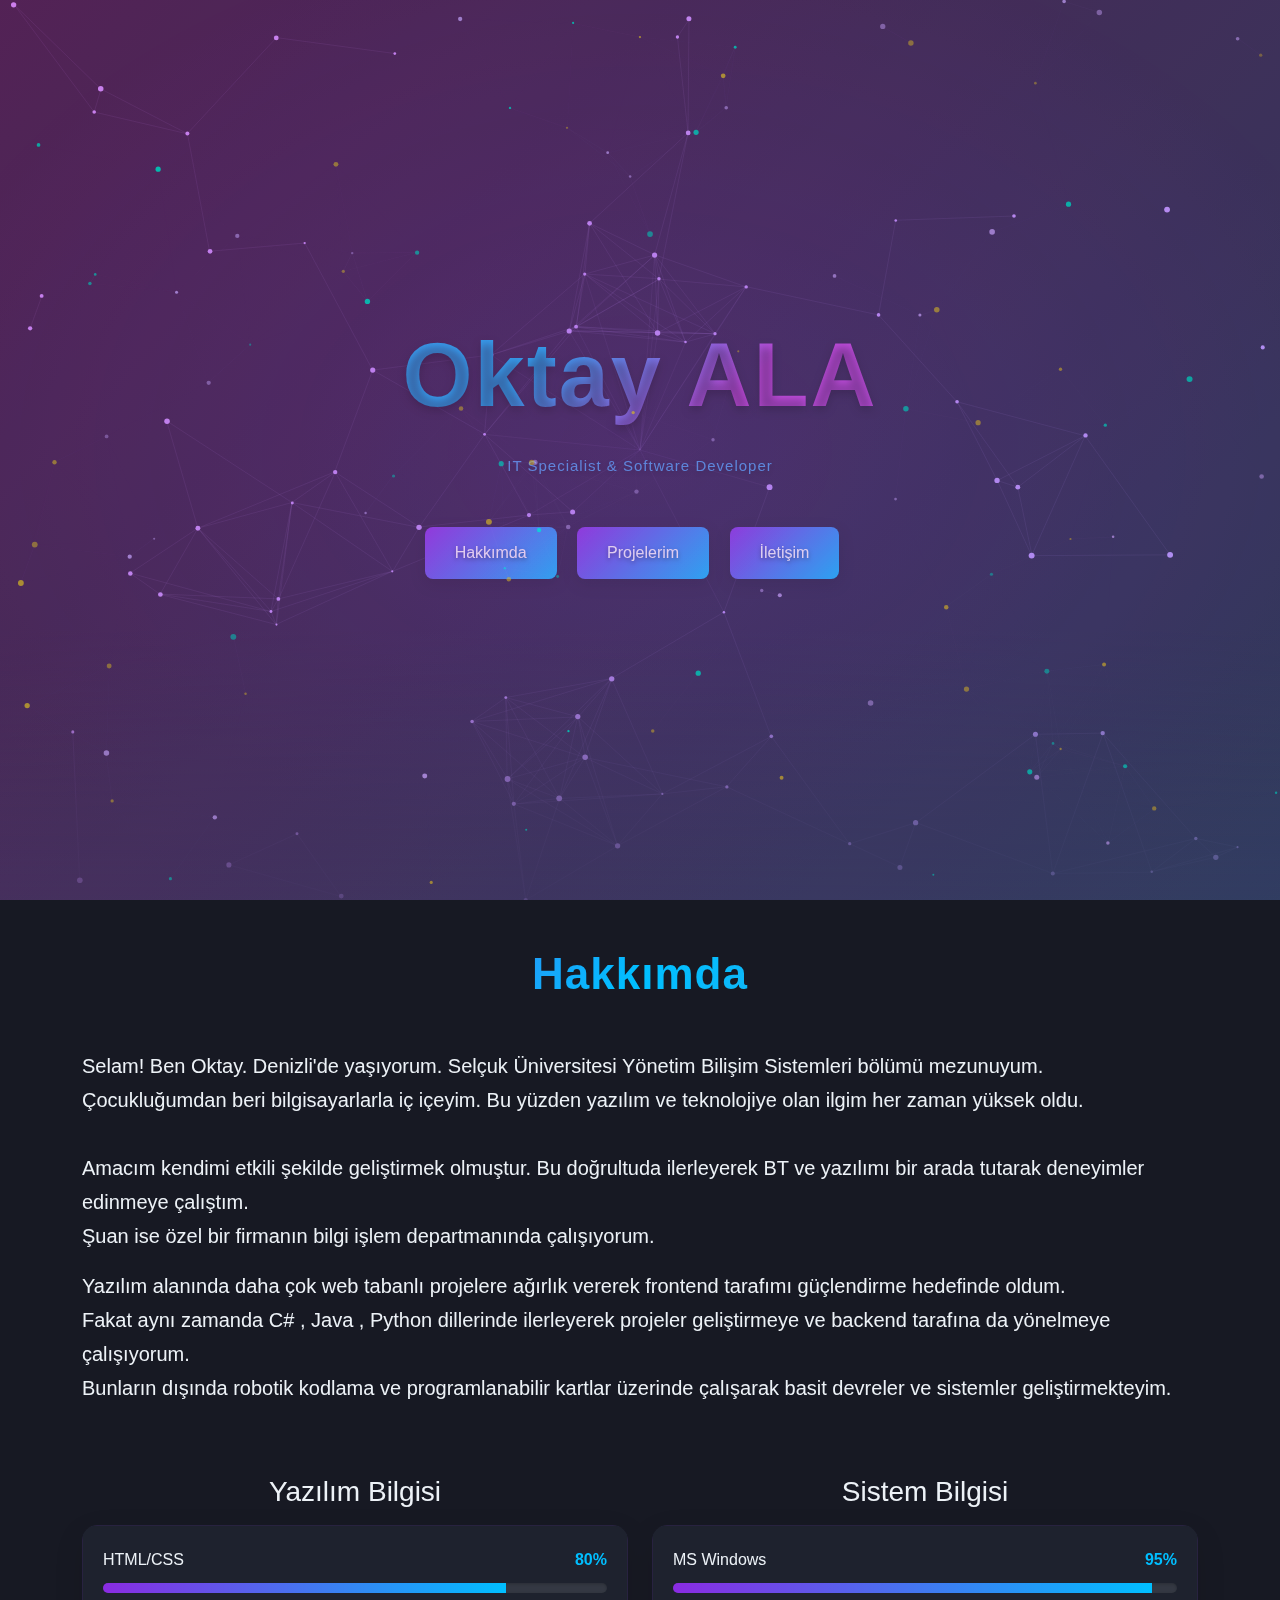
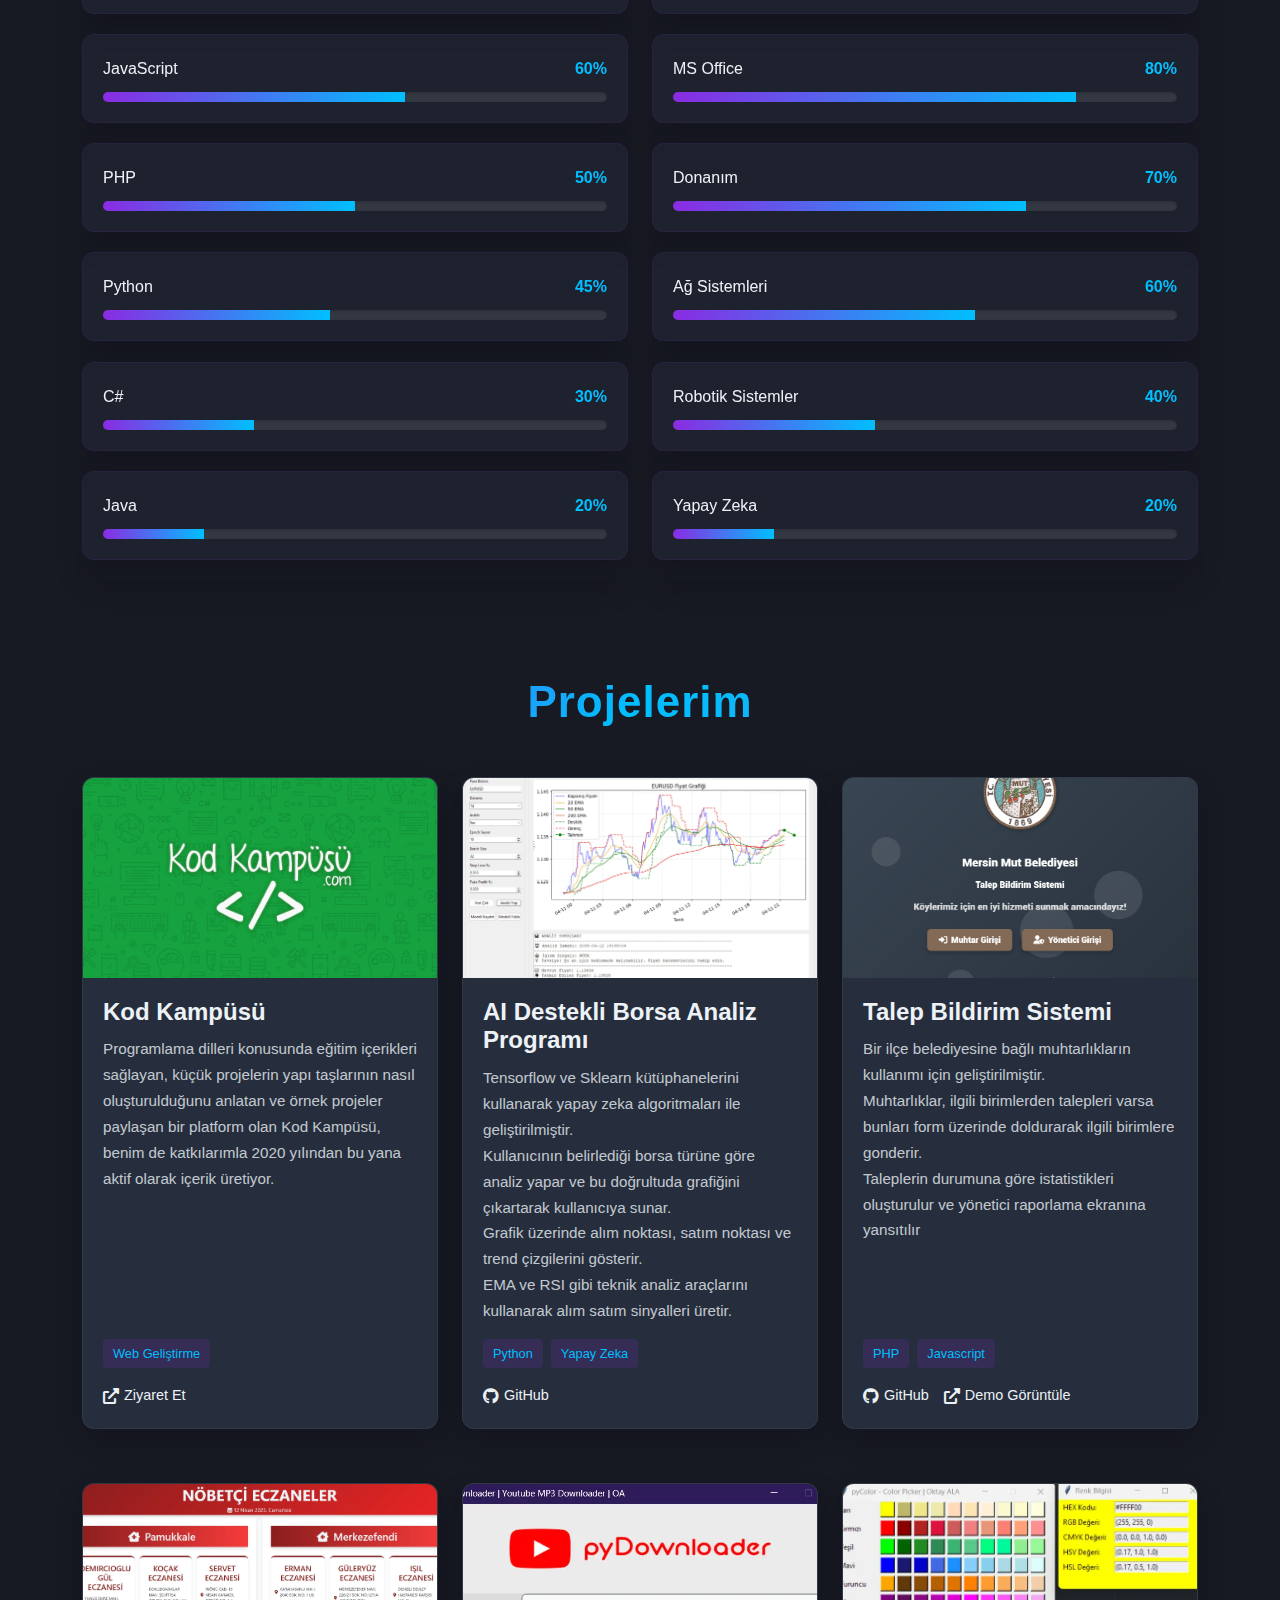
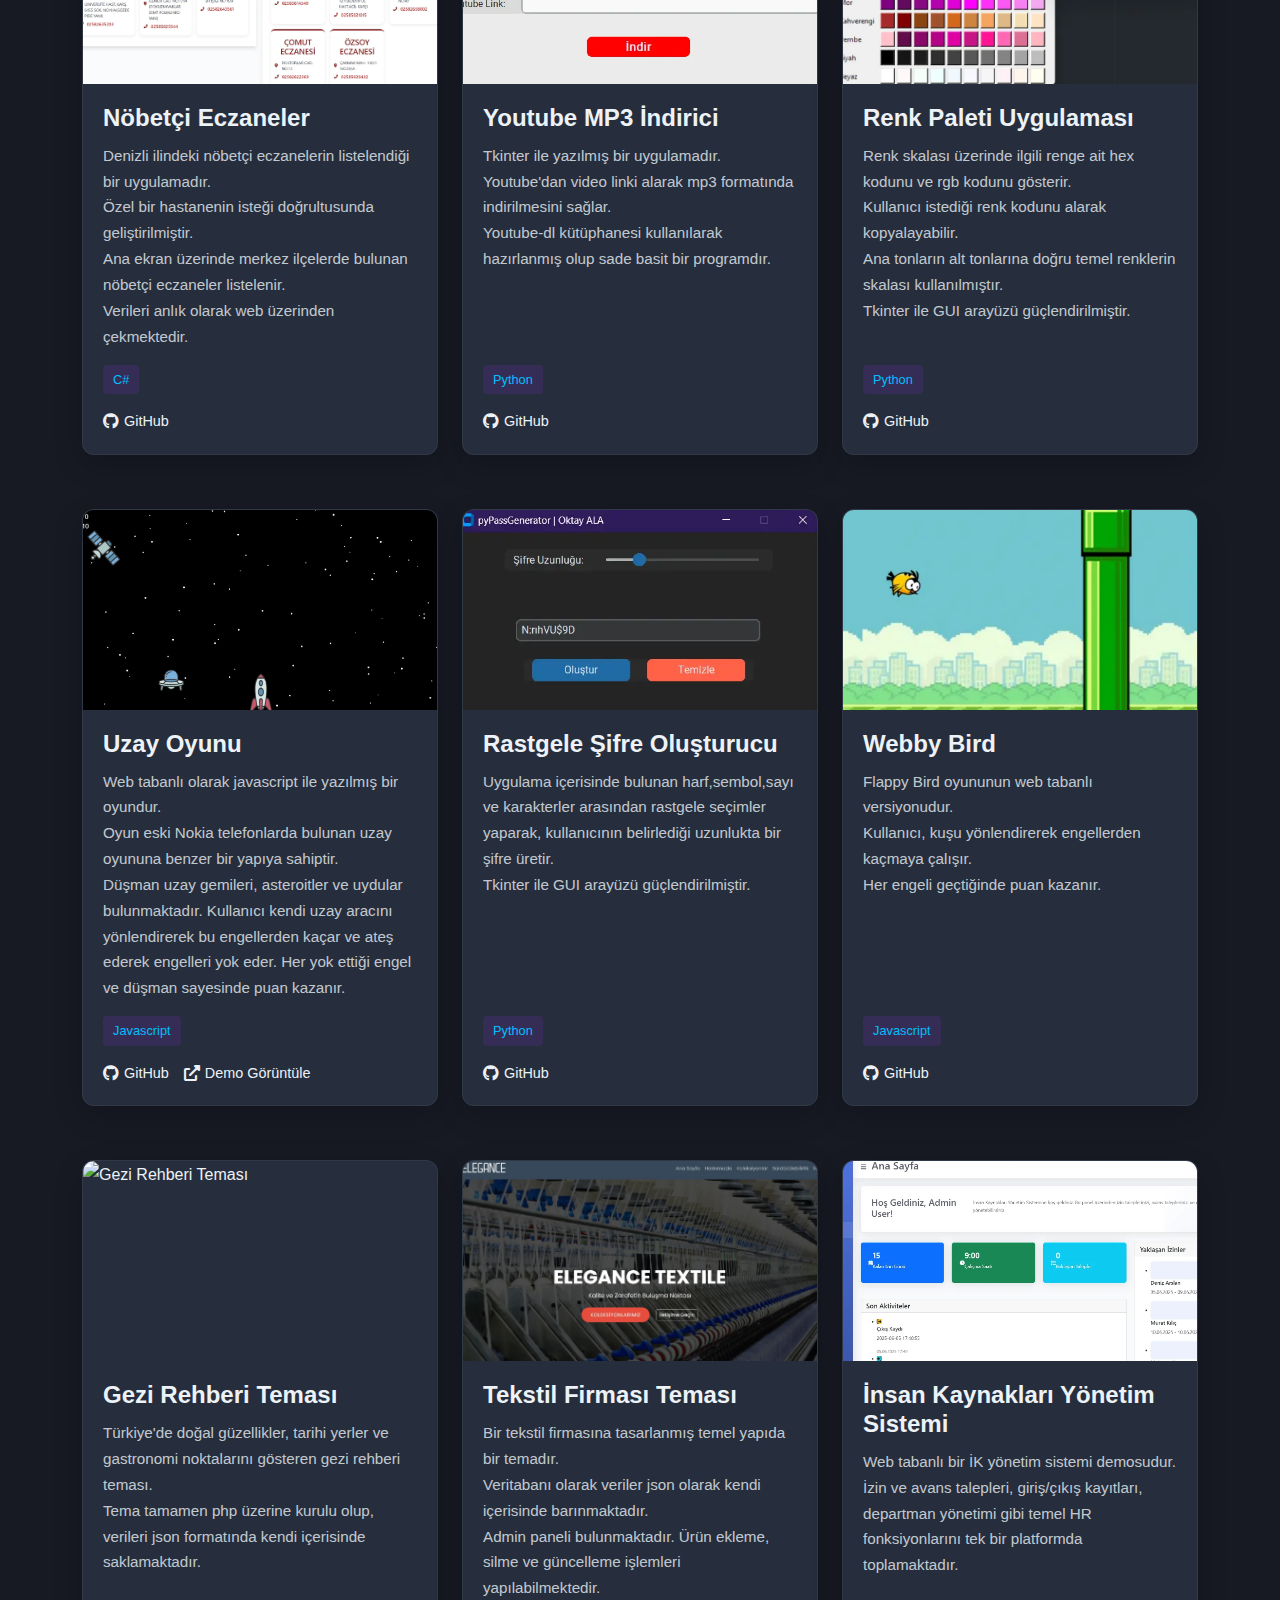
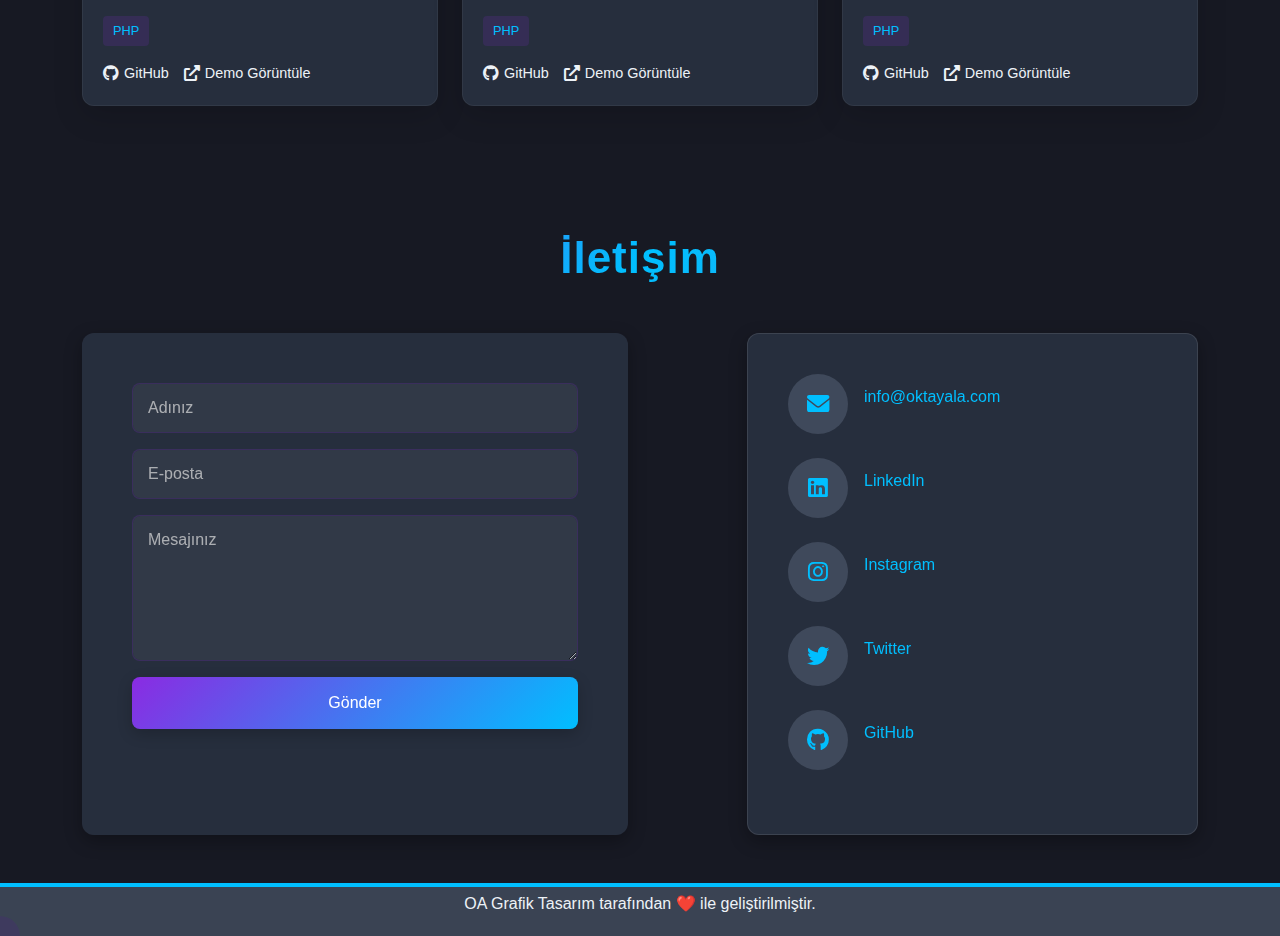
==== Web design - personal portfolio/index.html @ 212b0400 "more update" ====
<!DOCTYPE html>
<html lang="tr">
<!--09.04.2025 OA-->
<head>
    
    <title>Oktay Ala - Kişisel Web Sitesi</title>
    <link rel="icon" href="img/favicon.ico" type="image/x-icon"> <!-- Favicon dosyası -->

    <!-- Google Analytics Tag -->
    <script async src="https://www.googletagmanager.com/gtag/js?id=G-7GN0K642BZ"></script>
    <script>
        window.dataLayer = window.dataLayer || [];
        function gtag() { dataLayer.push(arguments); }
        gtag('js', new Date());

        gtag('config', 'G-7GN0K642BZ');
    </script>

    <!-- Meta tagları -->  
    <meta charset="UTF-8">
    <meta name="viewport" content="width=device-width, initial-scale=1.0">
    <meta name="description" content="Oktay Ala - Yazılım geliştirici ve IT uzmanı. 
    HTML, CSS, JavaScript, PHP ve Python üzerine özgün projeler ve daha fazlası web sitemde.">
    <meta name="keywords"
          content="Oktay Ala, kod kampüsü, yazılım, yazılım geliştirme, 
          web tasarım, robotik kodlama,oktay ala, kişisel web sitesi, 
          yazılım uzmanı, yazılım geliştirici, IT uzmanı, IT specialist, 
          software developer,oktay ala denizli,yönetim bilişim sistemleri">
    <meta name="author" content="Oktay Ala">
    <meta name="theme-color" content="#1a202c">
    <meta name="robots" content="index, follow">
    <meta name="googlebot" content="index, follow">
    <meta name="language" content="Turkish">

    <!-- Open Graph -->
    <meta property="og:title" content="Oktay Ala | IT Specialist & Software Developer">
    <meta property="og:description" content="Oktay Ala'nın resmi kişisel web sitesi. 
    Yazılım geliştirme, web tasarım ve IT süreçleri üzerine projeler ve içerikler. 
    HTML, CSS, JavaScript, PHP, Python, C#, Java ve daha fazlası.">
    <meta property="og:url" content="https://oktayala.com">
    <meta property="og:type" content="website">
    <meta property="og:image" content="https://oktayala.com/assets/preview.jpg">

    <!-- Twitter -->
    <meta name="twitter:card" content="summary_large_image">
    <meta name="twitter:title" content="Oktay Ala | IT Specialist & Software Developer">
    <meta name="twitter:description" content="Oktay Ala'nın resmi kişisel web sitesi. 
    Yazılım geliştirme, web tasarım ve IT süreçleri üzerine projeler ve içerikler. 
    HTML, CSS, JavaScript, PHP, Python, C#, Java ve daha fazlası.">
    <meta name="twitter:image" content="https://oktayala.com/assets/preview.jpg"> 

    <script type="application/ld+json">
        {
          "@context": "https://schema.org",
          "@type": "Person",
          "name": "Oktay Ala",
          "alternateName": "oktayala",
          "url": "https://oktayala.com",
          "image": "https://oktayala.com/assets/preview.jpg",
          "sameAs": [
            "https://github.com/OktayAla",
            "https://linkedin.com/in/oktayala",
            "https://instagram.com/oktay_ala",
            "https://x.com/oktayala"
          ],
          "jobTitle": "IT Specialist & Software Developer",
          "worksFor": {
            "@type": "Organization",
            "name": "Mercan Kimya"
          },
          "address": {
            "@type": "PostalAddress",
            "addressLocality": "Denizli",
            "addressCountry": "TR"
          },
          "alumniOf": [
            {
              "@type": "EducationalOrganization",
              "name": "Selçuk Üniversitesi"
            },
            {
              "@type": "EducationalOrganization",
              "name": "Sakarya Üniversitesi"
            }
          ],
          "knowsAbout": ["HTML", "CSS", "JavaScript", "PHP", "Python", "C#", "Java", "Web Development", "IT", "Network Systems"],
          "description": "Oktay Ala'nın kişisel web sitesi. Yazılım, web tasarım ve IT üzerine projeler ve teknik içerikler sunar."
        }
        </script>

    <!-- CSS dosyaları -->
    <link rel="stylesheet" href="https://cdn.jsdelivr.net/npm/bootstrap@5.3.0/dist/css/bootstrap.min.css"> <!-- Bootstrap için CSS dosyası -->
    <link rel="stylesheet" href="css/style.css"> <!-- Ana CSS dosyası -->
    <link rel="stylesheet" href="css/enhanced-animations.css"> <!-- Animasyonları etkileyecek CSS dosyası -->
    <link rel="stylesheet" href="css/gradient-text.css"> <!-- Gradient metinler için CSS dosyası -->
    <link rel="stylesheet" href="css/text-animation.css"> <!-- Yazı animasyonları için CSS dosyası -->
    <link rel="stylesheet" href="css/skill-animations.css"> <!-- Skill animasyonları için CSS dosyası -->
    <link rel="stylesheet" href="css/dynamic-effects.css"> <!-- Dinamik efektler için CSS dosyası -->
    <link rel="stylesheet" href="css/projects.css"> <!-- Projeler bölümü için CSS dosyası -->
    <link rel="stylesheet" href="https://cdnjs.cloudflare.com/ajax/libs/font-awesome/6.0.0/css/all.min.css"> <!-- Font Awesome için CSS dosyası -->
    <link rel="stylesheet" href="https://cdnjs.cloudflare.com/ajax/libs/aos/2.3.4/aos.css"> <!-- AOS için CSS dosyası -->
</head>

<!-- Hero bölümü -->
<body class="dark-theme">
    <div id="particles-container" class="enhanced-particles morphing-bg"
        style="pointer-events: none; position: absolute; top: 0; left: 0; width: 100%; height: 100vh; z-index: 0; opacity: 0.8;">
    </div>
    <section id="home" class="hero d-flex align-items-center">
        <div class="container text-center">

            <!-- Hero metinleri -->
            <h1 class="text-center modern-title glow-text hero-float" data-aos="fade-up">
                <span class="highlight neon-gradient-text">Oktay ALA</span>
            </h1>
            <p class="lead mt-4 mb-5 hero-float" data-aos="fade-up" data-aos-delay="200">
                <span class="typing-text">IT Specialist & Software Developer</span>
            </p>

            <!-- Hero butonları -->
            <div class="hero-buttons" data-aos="fade-up" data-aos-delay="400">
                <a href="#hakkimda" class="btn btn-primary me-3 magnetic-element">Hakkımda</a>
                <a href="#projelerim" class="btn btn-primary me-3 magnetic-element">Projelerim</a>
                <a href="#iletisim" class="btn btn-primary me-3 magnetic-element">İletişim</a>
            </div>
        </div>
    </section>


    <!-- Hakkımda -->
    <section id="hakkimda" class="about py-5">
        <div class="container">
            <h2 class="text-center mb-5 gradient-text section-title" data-aos="fade-up">Hakkımda</h2>
            <div class="row align-items-center">
                <div class="col-md-12" data-aos="fade-up">
                    <div class="about-content">
                        <p class="lead">
                            Selam! Ben Oktay. Denizli'de yaşıyorum. Selçuk Üniversitesi Yönetim Bilişim Sistemleri bölümü mezunuyum.<br>
                            Çocukluğumdan beri bilgisayarlarla iç içeyim. Bu yüzden yazılım ve teknolojiye olan ilgim her zaman yüksek oldu.
                            <br><br>
                            Amacım kendimi etkili şekilde geliştirmek olmuştur. Bu doğrultuda ilerleyerek BT ve yazılımı bir arada tutarak deneyimler edinmeye çalıştım.<br>
                            Şuan ise özel bir firmanın bilgi işlem departmanında çalışıyorum.
                            </p>

                        <p class="lead">
                            Yazılım alanında daha çok web tabanlı projelere ağırlık vererek frontend tarafımı güçlendirme hedefinde oldum.<br>
                            Fakat aynı zamanda C# , Java , Python dillerinde ilerleyerek projeler geliştirmeye ve backend tarafına da yönelmeye çalışıyorum.<br>
                            Bunların dışında robotik kodlama ve programlanabilir kartlar üzerinde çalışarak basit devreler ve sistemler geliştirmekteyim.
                        </p>
                        <br>
                        <br>
                    </div>
                </div>
                <div class="col-md-12" data-aos="fade-up">
                    <div class="row">

                        <!-- Yazılım Bilgisi Skill Kart-->
                        <div class="col-md-6">
                            <h3 class="text-center mb-3 gradient-text" data-aos="fade-up">Yazılım Bilgisi</h3>
                            <div class="skills">
                                <div class="skill" data-aos="skill-fade-up">
                                    <div class="d-flex justify-content-between mb-1">
                                        <span>HTML/CSS</span>
                                        <span class="skill-percentage">80%</span>
                                    </div>
                                    <div class="progress">
                                        <div class="progress-bar" style="width: 80%"></div>
                                    </div>
                                </div>
                                <div class="skill" data-aos="skill-fade-up" data-aos-delay="100">
                                    <div class="d-flex justify-content-between mb-1">
                                        <span>JavaScript</span>
                                        <span class="skill-percentage">60%</span>
                                    </div>
                                    <div class="progress">
                                        <div class="progress-bar" style="width: 60%"></div>
                                    </div>
                                </div>
                                <div class="skill" data-aos="skill-fade-up" data-aos-delay="200">
                                    <div class="d-flex justify-content-between mb-1">
                                        <span>PHP</span>
                                        <span class="skill-percentage">50%</span>
                                    </div>
                                    <div class="progress">
                                        <div class="progress-bar" style="width: 50%"></div>
                                    </div>
                                </div>
                                <div class="skill" data-aos="skill-fade-up" data-aos-delay="300">
                                    <div class="d-flex justify-content-between mb-1">
                                        <span>Python</span>
                                        <span class="skill-percentage">45%</span>
                                    </div>
                                    <div class="progress">
                                        <div class="progress-bar" style="width: 45%"></div>
                                    </div>
                                </div>
                                <div class="skill" data-aos="skill-fade-up" data-aos-delay="400">
                                    <div class="d-flex justify-content-between mb-1">
                                        <span>C#</span>
                                        <span class="skill-percentage">30%</span>
                                    </div>
                                    <div class="progress">
                                        <div class="progress-bar" style="width: 30%"></div>
                                    </div>
                                </div>
                                <div class="skill" data-aos="skill-fade-up" data-aos-delay="500">
                                    <div class="d-flex justify-content-between mb-1">
                                        <span>Java</span>
                                        <span class="skill-percentage">20%</span>
                                    </div>
                                    <div class="progress">
                                        <div class="progress-bar" style="width: 20%"></div>
                                    </div>
                                </div>
                            </div>
                        </div>

                        <br>
                        
                        <!-- Sistem Bilgisi Skill Kart-->
                        <div class="col-md-6">
                            <h3 class="text-center mb-3 gradient-text" data-aos="fade-up">Sistem Bilgisi</h3>
                            <div class="skills">
                                <div class="skill" data-aos="skill-fade-up">
                                    <div class="d-flex justify-content-between mb-1">
                                        <span>MS Windows</span>
                                        <span class="skill-percentage">95%</span>
                                    </div>
                                    <div class="progress">
                                        <div class="progress-bar" style="width: 95%"></div>
                                    </div>
                                </div>
                                <div class="skill" data-aos="skill-fade-up" data-aos-delay="100">
                                    <div class="d-flex justify-content-between mb-1">
                                        <span>MS Office</span>
                                        <span class="skill-percentage">80%</span>
                                    </div>
                                    <div class="progress">
                                        <div class="progress-bar" style="width: 80%"></div>
                                    </div>
                                </div>
                                <div class="skill" data-aos="skill-fade-up" data-aos-delay="200">
                                    <div class="d-flex justify-content-between mb-1">
                                        <span>Donanım</span>
                                        <span class="skill-percentage">70%</span>
                                    </div>
                                    <div class="progress">
                                        <div class="progress-bar" style="width: 70%"></div>
                                    </div>
                                </div>
                                <div class="skill" data-aos="skill-fade-up" data-aos-delay="300">
                                    <div class="d-flex justify-content-between mb-1">
                                        <span>Ağ Sistemleri</span>
                                        <span class="skill-percentage">60%</span>
                                    </div>
                                    <div class="progress">
                                        <div class="progress-bar" style="width: 60%"></div>
                                    </div>
                                </div>
                                <div class="skill" data-aos="skill-fade-up" data-aos-delay="400">
                                    <div class="d-flex justify-content-between mb-1">
                                        <span>Robotik Sistemler</span>
                                        <span class="skill-percentage">40%</span>
                                    </div>
                                    <div class="progress">
                                        <div class="progress-bar" style="width: 40%"></div>
                                    </div>
                                </div>
                                <div class="skill" data-aos="skill-fade-up" data-aos-delay="500">
                                    <div class="d-flex justify-content-between mb-1">
                                        <span>Yapay Zeka</span>
                                        <span class="skill-percentage">20%</span>
                                    </div>
                                    <div class="progress">
                                        <div class="progress-bar" style="width: 20%"></div>
                                    </div>
                                </div>
                            </div>
                        </div>
                    </div>
                </div>
            </div>
        </div>
    </section>


    <!-- Projeler -->
<section id="projelerim" class="projects py-5">
    <div class="container">
        <h2 class="text-center mb-5 gradient-text section-title" data-aos="fade-up">Projelerim</h2>
        <div class="row g-4">

            <!-- Proje 1 -->
            <div class="col-md-6 col-lg-4" data-aos="fade-up">
                <div class="project-card">
                    <img src="img/proje1.webp" alt="Kod Kampüsü">
                    <div class="project-info">
                        <h3 class="project-title">Kod Kampüsü</h3>
                        <p class="project-description">Programlama dilleri konusunda eğitim içerikleri sağlayan, 
                            küçük projelerin yapı taşlarının nasıl oluşturulduğunu anlatan ve örnek projeler 
                            paylaşan bir platform olan Kod Kampüsü, benim de katkılarımla 2020 yılından bu 
                            yana aktif olarak içerik üretiyor.</p>
                        <div class="project-tags">
                            <span class="project-tag">Web Geliştirme</span>
                        </div>
                        <div class="project-links">
                            <a href="https://kodkampusu.com" class="project-link" target="_blank">
                                <i class="fas fa-external-link-alt"></i> Ziyaret Et
                            </a>
                        </div>
                    </div>
                </div>
            </div>

            <!-- Proje 2 -->
            <div class="col-md-6 col-lg-4" data-aos="fade-up" data-aos-delay="100">
                <div class="project-card">
                    <img src="img/proje2.webp" alt="AI Destekli Borsa Analiz Programı">
                    <div class="project-info">
                        <h3 class="project-title">AI Destekli Borsa Analiz Programı</h3>
                        <p class="project-description">
                            Tensorflow ve Sklearn kütüphanelerini kullanarak yapay zeka algoritmaları ile geliştirilmiştir.<br>
                            Kullanıcının belirlediği borsa türüne göre analiz yapar ve bu doğrultuda grafiğini çıkartarak kullanıcıya sunar.<br>
                            Grafik üzerinde alım noktası, satım noktası ve trend çizgilerini gösterir.<br>
                            EMA ve RSI gibi teknik analiz araçlarını kullanarak alım satım sinyalleri üretir.<br>                            
                        </p>
                        <div class="project-tags">
                            <span class="project-tag">Python</span>
                            <span class="project-tag">Yapay Zeka</span>
                        </div>
                        <div class="project-links">
                            <a href="https://github.com/OktayAla/Python/tree/main/AI%20Stock%20market%20analysis%20app" class="project-link" target="_blank">
                                <i class="fab fa-github"></i> GitHub
                            </a>
                        </div>
                    </div>
                </div>
            </div>

            <!-- Proje 3 -->
            <div class="col-md-6 col-lg-4" data-aos="fade-up" data-aos-delay="200">
                <div class="project-card">
                    <img src="img/proje3.webp" alt="Talep Bildirim Sistemi">
                    <div class="project-info">
                        <h3 class="project-title">Talep Bildirim Sistemi</h3>
                        <p class="project-description">Bir ilçe belediyesine bağlı muhtarlıkların kullanımı için geliştirilmiştir.<br>
                            Muhtarlıklar, ilgili birimlerden talepleri varsa bunları form üzerinde doldurarak ilgili birimlere gonderir.<br>
                            Taleplerin durumuna göre istatistikleri oluşturulur ve yönetici raporlama ekranına yansıtılır
                        </p>
                        <div class="project-tags">
                            <span class="project-tag">PHP</span>
                            <span class="project-tag">Javascript</span>
                        </div>
                        <div class="project-links">
                            <a href="https://github.com/OktayAla/WebProjects/tree/main/Ticket%20request%20systems" class="project-link" target="_blank">
                                <i class="fab fa-github"></i> GitHub
                            </a>
                            <a href="https://test.kodkampusu.com/talepbildirimsistemi/" class="project-link" target="_blank">
                                <i class="fas fa-external-link-alt"></i> Demo Görüntüle
                            </a>
                        </div>
                    </div>
                </div>
            </div>

            <!-- Proje 4 -->
            <div class="col-md-6 col-lg-4" data-aos="fade-up" data-aos-delay="300">
                <div class="project-card">
                    <img src="img/proje4.webp" alt="C# Nöbetçi Eczaneler">
                    <div class="project-info">
                        <h3 class="project-title">Nöbetçi Eczaneler</h3>
                        <p class="project-description">
                            Denizli ilindeki nöbetçi eczanelerin listelendiği bir uygulamadır.<br>
                            Özel bir hastanenin isteği doğrultusunda geliştirilmiştir.<br>
                            Ana ekran üzerinde merkez ilçelerde bulunan nöbetçi eczaneler listelenir.<br>
                            Verileri anlık olarak web üzerinden çekmektedir.<br>
                        </p>
                        <div class="project-tags">
                            <span class="project-tag">C#</span>
                        </div>
                        <div class="project-links">
                            <a href="https://github.com/OktayAla/CSharp/tree/main/NobetciEczaneler" class="project-link" target="_blank">
                                <i class="fab fa-github"></i> GitHub
                            </a>
                        </div>
                    </div>
                </div>
            </div>

            <!-- Proje 5 -->
            <div class="col-md-6 col-lg-4" data-aos="fade-up" data-aos-delay="400">
                <div class="project-card">
                    <img src="img/proje5.webp" alt="Python Youtube MP3 İndirici">
                    <div class="project-info">
                        <h3 class="project-title">Youtube MP3 İndirici</h3>
                        <p class="project-description">
                            Tkinter ile yazılmış bir uygulamadır.<br>
                            Youtube'dan video linki alarak mp3 formatında indirilmesini sağlar.<br>
                            Youtube-dl kütüphanesi kullanılarak hazırlanmış olup sade basit bir programdır.
                        </p>                        
                        <div class="project-tags">
                            <span class="project-tag">Python</span>
                        </div>
                        <div class="project-links">
                            <a href="https://github.com/OktayAla/Python/tree/main/YT%20Music%20downloader" class="project-link" target="_blank">
                                <i class="fab fa-github"></i> GitHub
                            </a>
                        </div>
                    </div>
                </div>
            </div>

            <!-- Proje 6 -->
            <div class="col-md-6 col-lg-4" data-aos="fade-up" data-aos-delay="500">
                <div class="project-card">
                    <img src="img/proje6.webp" alt="Renk Paleti Uygulaması python">
                    <div class="project-info">
                        <h3 class="project-title">Renk Paleti Uygulaması</h3>
                        <p class="project-description">
                            Renk skalası üzerinde ilgili renge ait hex kodunu ve rgb kodunu gösterir.<br>
                            Kullanıcı istediği renk kodunu alarak kopyalayabilir.<br>
                            Ana tonların alt tonlarına doğru temel renklerin skalası kullanılmıştır.<br>
                            Tkinter ile GUI arayüzü güçlendirilmiştir.
                        </p>
                        <div class="project-tags">
                            <span class="project-tag">Python</span>
                        </div>
                        <div class="project-links">
                            <a href="https://github.com/OktayAla/Python/tree/main/Color%20palette%20selector" class="project-link" target="_blank">
                                <i class="fab fa-github"></i> GitHub
                            </a>
                        </div>
                    </div>
                </div>
            </div>

            <!-- Proje 7 -->
            <div class="col-md-6 col-lg-4" data-aos="fade-up" data-aos-delay="600">
                <div class="project-card">
                    <img src="img/proje7.webp" alt="Space war game web">
                    <div class="project-info">
                        <h3 class="project-title">Uzay Oyunu</h3>
                        <p class="project-description">Web tabanlı olarak javascript ile yazılmış bir oyundur.<br>
                        Oyun eski Nokia telefonlarda bulunan uzay oyununa benzer bir yapıya sahiptir.<br>
                        Düşman uzay gemileri, asteroitler ve uydular bulunmaktadır. Kullanıcı kendi uzay aracını yönlendirerek
                        bu engellerden kaçar ve ateş ederek engelleri yok eder. Her yok ettiği engel ve düşman sayesinde puan kazanır.<br>
                        </p>                        
                        <div class="project-tags">
                            <span class="project-tag">Javascript</span>
                        </div>
                        <div class="project-links">
                            <a href="https://github.com/OktayAla/WebProjects/tree/main/Space%20war%20game" class="project-link" target="_blank">
                                <i class="fab fa-github"></i> GitHub
                            </a>
                            <a href="https://proje.oktayala.com/uzayoyunu/" class="project-link" target="_blank">
                                <i class="fas fa-external-link-alt"></i> Demo Görüntüle
                            </a>
                        </div>
                    </div>
                </div>
            </div>

            <!-- Proje 8 -->
            <div class="col-md-6 col-lg-4" data-aos="fade-up" data-aos-delay="700">
                <div class="project-card">
                    <img src="img/proje8.webp" alt="Python Rastgele Şifre Oluşturucu">
                    <div class="project-info">
                        <h3 class="project-title">Rastgele Şifre Oluşturucu</h3>
                        <p class="project-description">Uygulama içerisinde bulunan harf,sembol,sayı ve karakterler arasından rastgele seçimler yaparak,
                            kullanıcının belirlediği uzunlukta bir şifre üretir.<br>
                            Tkinter ile GUI arayüzü güçlendirilmiştir.<br>
                        </p>                        
                        <div class="project-tags">
                            <span class="project-tag">Python</span>
                        </div>
                        <div class="project-links">
                            <a href="https://github.com/OktayAla/Python/tree/main/Password%20generator" class="project-link" target="_blank">
                                <i class="fab fa-github"></i> GitHub
                            </a>
                        </div>
                    </div>
                </div>
            </div>

            <!-- Proje 9 -->
            <div class="col-md-6 col-lg-4" data-aos="fade-up" data-aos-delay="800">
                <div class="project-card">
                    <img src="img/proje9.webp" alt="Flappy bird web game">
                    <div class="project-info">
                        <h3 class="project-title">Webby Bird</h3>
                        <p class="project-description">
                            Flappy Bird oyununun web tabanlı versiyonudur.<br>
                            Kullanıcı, kuşu yönlendirerek engellerden kaçmaya çalışır.<br>
                            Her engeli geçtiğinde puan kazanır.<br>
                        </p>                        
                        <div class="project-tags">
                            <span class="project-tag">Javascript</span>
                        </div>
                        <div class="project-links">
                            <a href="https://github.com/OktayAla/WebProjects/tree/main/Webby%20bird%20game" class="project-link" target="_blank">
                                <i class="fab fa-github"></i> GitHub
                            </a>
                        </div>
                    </div>
                </div>
            </div>

            <!-- Proje 10 -->
            <div class="col-md-6 col-lg-4" data-aos="fade-up" data-aos-delay="900">
                <div class="project-card">
                    <img src="/img/proje10.webp" alt="Gezi Rehberi Teması">
                    <div class="project-info">
                        <h3 class="project-title">Gezi Rehberi Teması</h3>
                        <p class="project-description">
                            Türkiye'de doğal güzellikler, tarihi yerler ve gastronomi noktalarını gösteren gezi rehberi teması.<br>
                            Tema tamamen php üzerine kurulu olup, verileri json formatında kendi içerisinde saklamaktadır.
                        </p>                        
                        <div class="project-tags">
                            <span class="project-tag">PHP</span>
                        </div>
                        <div class="project-links">
                            <a href="https://github.com/OktayAla/WebProjects/tree/main/Web%20design%20-%20Travel%20guide%20site" class="project-link" target="_blank">
                                <i class="fab fa-github"></i> GitHub
                            </a>
                            <a href="https://proje.oktayala.com/turkiyegezirehberi/" class="project-link" target="_blank">
                                <i class="fas fa-external-link-alt"></i> Demo Görüntüle
                            </a>
                        </div>
                    </div>
                </div>
            </div>

            <!-- Proje 11 -->
            <div class="col-md-6 col-lg-4" data-aos="fade-up" data-aos-delay="1000">
                <div class="project-card">
                    <img src="img/proje11.webp" alt="Tekstil Firması Teması">
                    <div class="project-info">
                        <h3 class="project-title">Tekstil Firması Teması</h3>
                        <p class="project-description">
                            Bir tekstil firmasına tasarlanmış temel yapıda bir temadır.<br>
                            Veritabanı olarak veriler json olarak kendi içerisinde barınmaktadır.<br>
                            Admin paneli bulunmaktadır. Ürün ekleme, silme ve güncelleme işlemleri yapılabilmektedir.
                        </p>                        
                        <div class="project-tags">
                            <span class="project-tag">PHP</span>
                        </div>
                        <div class="project-links">
                            <a href="https://github.com/OktayAla/WebProjects/tree/main/Web%20design%20-%20textile%20site" class="project-link" target="_blank">
                                <i class="fab fa-github"></i> GitHub
                            </a>
                            <a href="https://proje.oktayala.com/tekstilfirması/" class="project-link" target="_blank">
                                <i class="fas fa-external-link-alt"></i> Demo Görüntüle
                            </a>
                        </div>
                    </div>
                </div>
            </div>

            <!-- Proje 12 -->
            <div class="col-md-6 col-lg-4" data-aos="fade-up" data-aos-delay="1100">
                <div class="project-card">
                    <img src="img/proje12.webp" alt="Web tabanlı İnsan Kaynakları Yönetim Sistemi">
                    <div class="project-info">
                        <h3 class="project-title">İnsan Kaynakları Yönetim Sistemi</h3>
                        <p class="project-description">
                            Web tabanlı bir İK yönetim sistemi demosudur. İzin ve avans talepleri, giriş/çıkış kayıtları, departman yönetimi gibi temel HR fonksiyonlarını tek bir platformda toplamaktadır.
                        </p>                        
                        <div class="project-tags">
                            <span class="project-tag">PHP</span>
                        </div>
                        <div class="project-links">
                            <a href="https://github.com/OktayAla/WebProjects/tree/main/ErisHR%20-%20Human%20resources%20management%20system" class="project-link" target="_blank">
                                <i class="fab fa-github"></i> GitHub
                            </a>
                            <a href="https://proje.oktayala.com/ikys" class="project-link" target="_blank">
                                <i class="fas fa-external-link-alt"></i> Demo Görüntüle
                            </a>
                        </div>
                    </div>
                </div>
            </div>
        </div>
    </div>
</section>



    <!-- İletişim -->
    <section id="iletisim" class="contact py-5">
        <div class="container">
            <h2 class="text-center mb-5 gradient-text section-title" data-aos="fade-up">İletişim</h2>
            <div class="row justify-content-center">

                <!-- İletişim Formu -->
                <div class="col-md-6" data-aos="fade-up" data-aos-delay="100">
                    <form id="contactForm" method="POST" class="contact-form">
                        <div class="mb-3">
                            <input type="text" class="form-control" name="name" placeholder="Adınız" maxlength="25"
                                required>
                        </div>
                        <div class="mb-3">
                            <input type="email" class="form-control" name="email" placeholder="E-posta" maxlength="25"
                                required>
                        </div>
                        <div class="mb-3">
                            <textarea class="form-control" name="message" rows="5" placeholder="Mesajınız"
                                maxlength="300" required></textarea>
                        </div>
                        <button type="submit" class="btn btn-primary w-100">Gönder</button>
                    </form>
                </div>


                <!-- İletişim Bilgileri -->
                <div class="col-md-5 offset-md-1" data-aos="fade-up" data-aos-delay="200">
                    <div class="contact-info text-center">
                        <div class="d-flex justify-content-right align-items-center mb-4">
                            <div class="icon-box me-3">
                                <i class="fas fa-envelope"></i>
                            </div>
                            <div>
                                <p class="text-center"><a href="mailto:info@oktayala.com" rel="noopener noreferrer">info@oktayala.com</a></p>
                            </div>
                        </div>
                
                        <div class="d-flex justify-content-right align-items-center mb-4">
                            <div class="icon-box me-3">
                                <i class="fab fa-linkedin"></i>
                            </div>
                            <div>
                                <p class="text-center"><a href="https://linkedin.com/in/oktayala" target="_blank" rel="noopener noreferrer">LinkedIn</a></p>
                            </div>
                        </div>
                
                        <div class="d-flex justify-content-right align-items-center mb-4">
                            <div class="icon-box me-3">
                                <i class="fab fa-instagram"></i>
                            </div>
                            <div>
                                <p class="text-center"><a href="https://instagram.com/oktay_ala" target="_blank" rel="noopener noreferrer">Instagram</a></p>
                            </div>
                        </div>
                
                        <div class="d-flex justify-content-right align-items-center mb-4">
                            <div class="icon-box me-3">
                                <i class="fab fa-twitter"></i>
                            </div>
                            <div>
                                <p class="text-center"><a href="https://x.com/oktayala" target="_blank" rel="noopener noreferrer">Twitter</a></p>
                            </div>
                        </div>
                
                        <div class="d-flex justify-content-right align-items-center mb-4">
                            <div class="icon-box me-3">
                                <i class="fab fa-github"></i>
                            </div>
                            <div>
                                <p class="text-center"><a href="https://github.com/OktayAla" target="_blank" rel="noopener noreferrer">GitHub</a></p>
                            </div>
                        </div>
                    </div>
                </div>
            </div>
    </section>

    <!-- İletişim formu popup modal -->
    <div class="modal" id="successModal" tabindex="-1">
        <div class="modal-dialog modal-dialog-centered">
            <div class="modal-content">
                <div class="modal-header">
                    <h5 class="modal-title">Başarılı!</h5>
                    <button type="button" class="btn-close" data-bs-dismiss="modal" aria-label="Close"></button>
                </div>
                <div class="modal-body">
                    <p>Mesajınız başarıyla gönderildi.</p>
                </div>
                <div class="modal-footer">
                    <button type="button" class="btn btn-primary" data-bs-dismiss="modal">Tamam</button>
                </div>
            </div>
        </div>
    </div>

    <!-- Footer -->
    <footer>
        <p>OA Grafik Tasarım tarafından ❤️ ile geliştirilmiştir.</p>
    </footer>

    <!-- JavaScript dosyaları -->
    <script src="https://cdn.jsdelivr.net/npm/bootstrap@5.3.0/dist/js/bootstrap.bundle.min.js"></script> <!-- Bootstrap'in JavaScript dosyası -->
    <script src="https://cdnjs.cloudflare.com/ajax/libs/aos/2.3.4/aos.js"></script> <!-- AOS için JavaScript dosyası -->
    <script src="js/particles.js"></script> <!-- Partikül efektleri için JavaScript dosyası -->
    <script src="js/enhanced-particles.js"></script> <!-- Partikül efektleri için JavaScript dosyası -->
    <script src="js/main.js"></script> <!-- Ana JavaScript dosyası -->
    <script src="js/enhanced-main.js"></script> <!-- Ana JavaScript dosyası -->
    <script src="js/text-animation.js"></script> <!-- Yazı animasyonları için JavaScript dosyası -->
    <script src="js/dynamic-interactions.js"></script> <!-- Dinamik etkileşimler için JavaScript dosyası -->
</body>

</html>
---- Web design - personal portfolio/css/style.css ----
.section-title,
h2 {
    margin-bottom: 60px
}

.hero,
.hero-content,
.progress,
.section-title,
body,
footer,
section {
    position: relative
}

.dark-theme,
body {
    color: var(--text-color)
}

.hero,
.social-icon {
    align-items: center
}

.section-title,
h2 {
    font-size: 2.75rem;
    font-weight: 700
}

.hero,
.progress {
    overflow: hidden
}

.progress-bar,
.skill {
    transform: translateZ(0)
}

footer,
section {
    z-index: 1
}

.hero-content,
.popup-content,
.section-title,
footer,
h2 {
    text-align: center
}

:root {
    --primary-color: #1a202c;
    --secondary-color: #8a2be2;
    --accent-color: #00bfff;
    --gold-accent: #ecc94b;
    --text-color: #edf2f7;
    --dark-bg: #171923;
    --dark-card-bg: rgba(45, 55, 72, 0.7);
    --dark-surface: rgba(74, 85, 104, 0.7);
    --gradient-primary: linear-gradient(135deg, var(--secondary-color), var(--accent-color));
    --font-family-base: 'Roboto', sans-serif;
    --font-family-title: 'Poppins', sans-serif
}

.dark-theme {
    background-color: var(--dark-bg)
}

body {
    font-family: var(--font-family-base);
    line-height: 1.7;
    min-height: 100vh;
    overflow-x: hidden;
    opacity: 1
}

.hero h1,
h2 {
    font-family: var(--font-family-title)
}

#particles-container,
.character-count,
.slider-arrow {
    display: none
}

#particles-canvas {
    position: absolute;
    top: 0;
    left: 0;
    width: 100%;
    height: 100%
}

.hero {
    height: 100vh;
    display: flex;
    justify-content: center;
    color: #fff;
    text-shadow: 0 3px 6px rgba(0, 0, 0, .6);
    background: linear-gradient(to bottom, rgba(26, 32, 44, .95), rgba(26, 32, 44, .8))
}

.highlight,
.skill-percentage {
    color: var(--accent-color)
}

.hero-content {
    z-index: 2
}

.hero h1 {
    font-size: 4.5rem;
    margin-bottom: 15px;
    font-weight: 800;
    letter-spacing: 2px;
    line-height: 1.2;
    text-shadow: 0 4px 8px rgba(0, 0, 0, .4)
}

.hero p,
.hero-buttons .btn-primary:hover {
    text-shadow: 0 2px 4px rgba(0, 0, 0, .3);
    letter-spacing: 1px
}

.hero p {
    font-size: 15px;
    color: #4299e1;
    opacity: .95
}

.hero-buttons {
    margin-top: 2.5rem
}

@keyframes titlePulse {

    0%,
    100% {
        transform: scale(1);
        opacity: 1
    }

    50% {
        transform: scale(1.05);
        opacity: .9
    }
}

.hero-buttons .btn-primary {
    color: #fff;
    background: var(--gradient-primary);
    border-color: transparent;
    text-shadow: 0 2px 4px rgba(0, 0, 0, .5)
}

.hero-buttons .btn-primary:hover {
    color: var(--accent-color);
    background: rgba(26, 32, 44, .8);
    border: 2px solid var(--accent-color)
}

section {
    padding: 120px 0;
    opacity: 1;
    transform: none
}

.contact form,
.contact-info {
    box-shadow: 0 6px 18px rgba(0, 0, 0, .3)
}

.section-title {
    letter-spacing: 1px;
    transition: .3s
}

.section-title:hover {
    transform: scale(1.05);
    letter-spacing: 2px
}

.section-title::after {
    content: '';
    position: absolute;
    bottom: -10px;
    width: 60px;
    height: 3px;
    background: linear-gradient(90deg, #8a2be2, #00bfff);
    transition: width .3s
}

.section-title:hover::after {
    width: 120px
}

.skill {
    margin-bottom: 15px;
    padding: 12px;
    background: rgba(255, 255, 255, .02);
    border-radius: 8px;
    will-change: transform
}

.skill-percentage {
    font-weight: 600
}

.skill-section-title {
    font-size: 2rem;
    font-weight: 600;
    margin-bottom: 30px;
    letter-spacing: .5px;
    transition: .3s
}

.skill-section-title:hover {
    transform: scale(1.02);
    letter-spacing: 1px
}

.progress {
    background-color: rgba(255, 255, 255, .1);
    border-radius: 4px;
    height: 6px
}

.progress-bar {
    height: 100%;
    background: linear-gradient(90deg, var(--secondary-color), var(--accent-color));
    transition: width .6s ease-out
}

.row.justify-content-center {
    display: flex;
    align-items: stretch;
    height: auto
}

.col-md-5.offset-md-1,
.col-md-6 {
    display: flex;
    flex-direction: column;
    height: auto
}

.contact-form,
.contact-info {
    height: 100%;
    display: flex;
    flex-direction: column
}

.contact-info,
.social-icons {
    justify-content: center
}

.col-md-5,
.col-md-6 {
    display: flex;
    flex-direction: column
}

.col-md-6 {
    transition: none
}

.col-md-6:hover {
    transform: none;
    box-shadow: none
}

.social-icons {
    display: flex;
    gap: 20px;
    margin-top: 30px
}

.social-icon {
    width: 50px;
    height: 50px;
    border-radius: 50%;
    display: flex;
    justify-content: center;
    background: rgba(255, 255, 255, .1);
    transition: .3s;
    color: #fff;
    font-size: 24px
}

.form-control,
footer {
    background-color: var(--dark-surface)
}

.social-icon:hover {
    transform: translateY(-5px) scale(1.1);
    background: linear-gradient(135deg, #6b46c1, #4299e1);
    box-shadow: 0 5px 15px rgba(107, 70, 193, .4)
}

.contact form {
    background: var(--dark-card-bg);
    padding: 50px;
    border-radius: 12px
}

.form-control {
    border: 1px solid rgba(255, 255, 255, .15);
    color: var(--text-color);
    transition: .4s;
    padding: 12px 15px;
    border-radius: 8px
}

.form-control:focus {
    background-color: rgba(102, 126, 234, .1);
    border-color: var(--secondary-color);
    box-shadow: 0 0 0 .25rem rgba(102, 126, 234, .25);
    color: var(--text-color)
}

.form-control::placeholder {
    color: rgba(224, 224, 224, .7)
}

.contact-info {
    background-color: var(--dark-card-bg);
    padding: 40px;
    border-radius: 12px;
    height: 100%;
    backdrop-filter: blur(10px);
    -webkit-backdrop-filter: blur(10px);
    background: rgba(45, 55, 72, .7);
    border: 1px solid rgba(255, 255, 255, .1)
}

.icon-box {
    width: 60px;
    height: 60px;
    background: var(--dark-surface);
    border-radius: 50%;
    display: flex;
    align-items: center;
    justify-content: center;
    color: var(--accent-color);
    font-size: 1.4rem;
    transition: .4s
}

.contact-info .d-flex:hover .icon-box {
    transform: scale(1.15) rotate(7deg);
    background: var(--gradient-primary);
    color: #fff
}

footer {
    color: (var(--primary-color));
    padding: 3px 0;
    border-top: 4px solid var(--accent-color)
}

.social-links a {
    color: var(--text-color);
    font-size: 26px;
    margin: 0 12px;
    transition: .4s;
    display: inline-block
}

.social-links a:hover {
    color: var(--accent-color);
    transform: translateY(-6px)
}

.contact-info a {
    color: var(--accent-color);
    transition: .4s;
    text-decoration: none
}

.btn-primary {
    background: var(--gradient-primary);
    border: none;
    box-shadow: 0 5px 18px rgba(102, 126, 234, .4);
    transition: .4s;
    padding: 14px 30px;
    border-radius: 8px;
    font-weight: 500
}

.btn-outline-light,
.btn-outline-primary {
    transition: .4s;
    padding: 12px 28px;
    border-radius: 8px
}

.btn-primary:hover {
    transform: translateY(-4px);
    box-shadow: 0 9px 22px rgba(102, 126, 234, .5)
}

.btn-outline-light {
    border-color: rgba(255, 255, 255, .6);
    color: var(--text-color)
}

.btn-outline-light:hover,
.btn-outline-primary {
    border-color: var(--secondary-color);
    color: var(--secondary-color)
}

.btn-outline-light:hover {
    background-color: rgba(255, 255, 255, .15)
}

.btn-outline-primary:hover {
    background-color: rgba(102, 126, 234, .1);
    color: var(--accent-color);
    border-color: var(--accent-color)
}

.popup,
.slider-arrow.prev-arrow {
    left: 0
}

@keyframes bounce {

    0%,
    100%,
    20%,
    50%,
    80% {
        transform: translateY(0) translateX(-50%)
    }

    40% {
        transform: translateY(-22px) translateX(-50%)
    }

    60% {
        transform: translateY(-12px) translateX(-50%)
    }
}

@media (max-width:768px) {
    .hero h1 {
        font-size: 3.2rem
    }

    .hero p.lead {
        font-size: 1rem
    }

    section {
        padding: 80px 0
    }

    .contact-info {
        margin-top: 30px
    }

    .hero-buttons {
        margin-top: 2rem;
        display: flex;
        flex-direction: column;
        align-items: center;
        gap: 10px
    }

    .hero-buttons .btn {
        width: 100%;
        max-width: 300px
    }

    .hero h1 {
        font-size: 3.2rem
    }

    section {
        padding: 80px 0
    }

    .contact-info {
        margin-top: 30px
    }

    .hero-buttons {
        margin-top: 2rem;
        display: flex;
        flex-direction: column;
        align-items: center;
        gap: 10px
    }

    .hero-buttons .btn {
        max-width: 300px;
        display: block;
        width: 100%;
        margin-bottom: 10px
    }

    .hero p.lead {
        font-size: 1rem
    }

    .hero-buttons .btn:last-child {
        margin-left: 0 !important
    }

    .projects {
        background: 0 0
    }

    .hero>* {
        opacity: 1;
        transform: none
    }

    .popup {
        position: fixed;
        top: 0;
        width: 100%;
        height: 100%;
        background: rgba(0, 0, 0, .5);
        justify-content: center;
        align-items: center;
        z-index: 9999
    }

    .popup-content {
        background: var(--dark-card-bg);
        padding: 30px;
        border-radius: 12px;
        box-shadow: 0 5px 15px rgba(0, 0, 0, .3);
        border: 1px solid rgba(255, 255, 255, .1);
        max-width: 400px;
        width: 90%
    }

    .popup-content h4 {
        color: var(--accent-color);
        margin-bottom: 15px
    }

    .popup-content p {
        margin-bottom: 20px
    }

    .popup-content button {
        min-width: 100px
    }

    textarea {
        height: 190px
    }

    [data-aos] {
        transform: translateZ(0);
        will-change: transform, opacity
    }

    @media (max-width:768px) {
        .project-slider-container {
            margin: 0
        }

        .slider-arrow {
            width: 30px;
            height: 30px
        }
    }

    @media (min-width:769px) {
        .slider-arrow {
            display: flex
        }
    }

    .hero {
        display: flex;
        justify-content: center;
        /* İçeriği yatayda ortala */
        align-items: center;
        /* İçeriği dikeyde ortala */
        text-align: center;
        /* Yazıların ortalanması */
        min-height: 100vh;
        /* Tam viewport yüksekliği */
        padding: 0 15px;
        /* Kenar boşlukları */
    }

    /* Responsive ayarlar */
    @media (max-width: 768px) {
        .hero {
            padding: 0 20px;
            /* Mobilde biraz geniş boşluk */
        }

        .hero h1 {
            font-size: 2.5rem;
            /* Mobil için başlık boyutunu küçült */
        }

        .hero p.lead {
            font-size: 1rem;
            /* Mobil için paragraf boyutu */
        }

        .hero-buttons {
            flex-direction: column;
            /* Butonlar alt alta sıralansın */
            gap: 10px;
            /* Butonlar arası boşluk */
        }
    }

    @keyframes popupShow {
        from {
            transform: scale(0.7);
            opacity: 0;
        }

        to {
            transform: scale(1);
            opacity: 1;
        }
    }
}

/* Modal Styles - Yeni */
.modal {
    z-index: 99999;
}

.modal-content {
    background: var(--dark-card-bg); /* Arka plan rengi */
    border: 1px solid rgba(255, 255, 255, 0.1);
    color: var(--text-color); /* Metin rengi */
}

.modal-header {
    background: var(--dark-bg); /* Başlık arka plan rengi */
    border-bottom: 1px solid rgba(255, 255, 255, 0.1);
}

.modal-footer {
    background: var(--dark-bg); /* Alt kısım arka plan rengi */
    border-top: 1px solid rgba(255, 255, 255, 0.1);
}

.modal-title {
    color: var(--accent-color); /* Başlık metin rengi */
}

.modal-body {
    color: var(--text-color); /* Gövde metin rengi */
}

.modal-body p {
    color: var(--text-color); /* Paragraf metin rengi */
}

.btn-close {
    filter: invert(1) brightness(200%); /* Kapatma butonu rengi */
}

.modal-backdrop.show {
    opacity: 0.8;
    background-color: rgba(0, 0, 0, 0.8); /* Arka plan karartma rengi */
}

/* Bootstrap Modal stillerini geçersiz kılmak için daha spesifik bir selector kullanın */
#successModal .modal-content {
    background: var(--dark-card-bg);
    color: var(--text-color);
}

#successModal .modal-header {
    background: var(--dark-bg);
    border-bottom: 1px solid rgba(255, 255, 255, 0.1);
}

#successModal .modal-footer {
    background: var(--dark-bg);
    border-top: 1px solid rgba(255, 255, 255, 0.1);
}

#successModal .modal-title {
    color: var(--accent-color);
}

#successModal .modal-body {
    color: var(--text-color);
}

#successModal .modal-body p {
    color: var(--text-color);
}

.modal-header {
    background: var(--dark-bg);
    border-bottom: 1px solid rgba(255, 255, 255, 0.1);
}

.modal-footer {
    background: var(--dark-bg);
    border-top: 1px solid rgba(255, 255, 255, 0.1);
}

.modal-title {
    color: var(--accent-color) !important;
}

.modal-body {
    background: var(--dark-bg);
    color: var(--text-color) !important;
}

.modal-body p {
    color: var(--text-color) !important;
}
---- Web design - personal portfolio/css/enhanced-animations.css ----
[data-aos=fade-left],
[data-aos=fade-right],
[data-aos=skill-fade-up],
[data-aos] {
    transform: translateY(20px)
}

.progress-bar,
.social-links a {
    overflow: hidden;
    position: relative
}

.progress-bar::after,
.project-card::before {
    content: '';
    position: absolute;
    top: 0;
    width: 100%;
    height: 100%
}

:root {
    --animation-speed-slow: 1.5s;
    --animation-speed-medium: 0.8s;
    --animation-speed-fast: 0.4s;
    --animation-ease: cubic-bezier(0.68, -0.55, 0.265, 1.55);
    --animation-bounce: cubic-bezier(0.175, 0.885, 0.32, 1.275);
    --animation-elastic: cubic-bezier(0.68, -0.55, 0.265, 1.55)
}

#home {
    animation: 1.2s cubic-bezier(.19, 1, .22, 1) forwards heroEntrance
}

.modern-title {
    font-family: var(--font-family-title);
    font-weight: 700;
    letter-spacing: 2px;
    animation: 2s ease-in-out infinite alternate titleGlow
}

@keyframes heroEntrance {
    0% {
        opacity: 0;
        transform: translateY(40px)
    }

    100% {
        opacity: 1;
        transform: translateY(0)
    }
}

@keyframes titleGlow {
    0% {
        text-shadow: 0 0 5px rgba(138, 43, 226, .5), 0 0 10px rgba(0, 191, 255, .5);
        transform: scale(1)
    }

    50% {
        text-shadow: 0 0 20px rgba(138, 43, 226, .7), 0 0 40px rgba(0, 191, 255, .7);
        transform: scale(1.02)
    }

    100% {
        text-shadow: 0 0 15px rgba(138, 43, 226, .8), 0 0 30px rgba(0, 191, 255, .8);
        transform: scale(1)
    }
}

[data-aos] {
    transition-duration: 1.2s
}

.btn,
.project-card,
.social-links a {
    transition: .4s cubic-bezier(.4, 0, .2, 1)
}

.btn:hover {
    transform: translateY(-4px) scale(1.02);
    box-shadow: 0 15px 30px rgba(102, 126, 234, .25)
}

[data-aos=fade-left].aos-animate,
[data-aos=fade-right].aos-animate,
[data-aos].aos-animate {
    transform: translateY(0)
}

.gradient-text {
    background-size: 200% 100%;
    animation: 8s infinite gradient-shift
}

.social-links a {
    display: inline-block
}

.social-links a:hover {
    transform: translateY(-5px);
    color: var(--secondary-color) !important
}

.social-links a::after {
    content: '';
    position: absolute;
    bottom: -3px;
    left: 0;
    width: 0;
    height: 2px;
    background: var(--gradient-primary);
    transition: width var(--animation-speed-fast) var(--animation-ease)
}

.social-links a:hover::after {
    width: 100%
}

[data-aos] {
    opacity: 0;
    transition: .6s cubic-bezier(.16, 1, .3, 1)
}

[data-aos].aos-animate {
    opacity: 1
}

[data-aos=fade-up] {
    transform: translateY(30px)
}

[data-aos=fade-up].aos-animate,
[data-aos=skill-fade-up].aos-animate {
    transform: translateY(0);
    opacity: 1
}

[data-aos=fade-down] {
    transform: translateY(-30px)
}

[data-aos=zoom-in] {
    transform: scale(.9)
}

[data-aos=skill-fade-up] {
    opacity: 0
}

[data-aos=skill-zoom-in] {
    transform: scale(.95);
    opacity: 0
}

[data-aos=skill-zoom-in].aos-animate {
    transform: scale(1);
    opacity: 1
}

.progress-bar {
    background: linear-gradient(90deg, var(--secondary-color), var(--accent-color));
    background-size: 200% 100%;
    animation: 3s infinite gradient-shift;
    width: 0%;
    transition: width 1s cubic-bezier(.19, 1, .22, 1)
}

@keyframes gradient-shift {

    0%,
    100% {
        background-position: 0 50%
    }

    50% {
        background-position: 100% 50%
    }
}

.progress-bar::after {
    left: -100%;
    background: linear-gradient(90deg, transparent, rgba(255, 255, 255, .4), transparent);
    animation: 2s infinite shimmer
}

@keyframes shimmer {
    100% {
        left: 100%
    }
}

.floating-slow {
    animation: 8s ease-in-out infinite float
}

.floating-fast {
    animation: 4s ease-in-out infinite float
}

@keyframes float {

    0%,
    100% {
        transform: translateY(0)
    }

    50% {
        transform: translateY(-20px)
    }
}

.pulse {
    animation: 2s infinite pulse
}

@keyframes pulse {

    0%,
    100% {
        transform: scale(1);
        opacity: 1
    }

    50% {
        transform: scale(1.05);
        opacity: .8
    }
}

.form-control {
    transition: all .3s var(--animation-ease);
    border: 1px solid rgba(255, 255, 255, .1);
    background-color: rgba(255, 255, 255, .05)
}

.form-control:focus {
    transform: translateY(-2px);
    box-shadow: 0 5px 15px rgba(201, 160, 255, .2);
    border-color: var(--secondary-color);
    background-color: rgba(255, 255, 255, .1)
}

.contact-info .d-flex,
.contact-info i {
    transition: all .3s var(--animation-bounce)
}

.contact-info .d-flex:hover {
    transform: translateX(10px)
}

.contact-info .d-flex:hover i {
    transform: scale(1.2);
    color: var(--accent-color) !important
}

.project-card {
    transition: all .5s var(--animation-bounce);
    transform-style: preserve-3d
}

.badge,
.project-info {
    transition: .3s
}

.project-card:hover {
    transform: none;
    box-shadow: none
}

.project-card::before {
    left: 0;
    opacity: 0;
    transition: opacity .5s;
    border-radius: 15px;
    z-index: 1
}

.project-card:hover::before {
    opacity: 1
}

.project-card img {
    transition: .5s
}

.project-card:hover img {
    transform: scale(1.05)
}

.project-info {
    z-index: 2;
    position: relative
}

.project-info h3 {
    transition: color 0.3s, transform 0.3s;
}

.project-info:hover h3 {
    color: var(--accent-color); 
    transform: scale(1.05);
}

.project-card:hover .badge {
    transform: scale(1.1);
    background-color: var(--secondary-color) !important
}

@keyframes bounce {

    0%,
    100%,
    20%,
    50%,
    80% {
        transform: translateY(0) translateX(-50%)
    }

    40% {
        transform: translateY(-20px) translateX(-50%)
    }

    60% {
        transform: translateY(-10px) translateX(-50%)
    }
}

.reveal {
    position: relative
}

.reveal::after {
    display: none
}
---- Web design - personal portfolio/css/gradient-text.css ----
.neon-gradient-text{background:linear-gradient(135deg,#00bfff 30%,#d142e1 70%);-webkit-background-clip:text;background-clip:text;color:transparent;display:inline-block;font-size:90px;animation:5s ease-in-out infinite alternate neonPulse}.section-title{background:linear-gradient(135deg,#8a2be2 0,#00bfff 50%,#4299e1 100%);-webkit-background-clip:text;background-clip:text;color:transparent;animation:3s ease-in-out infinite alternate sectionTitleGlow}.highlight.gradient-text{color:transparent;background:var(--gradient-primary);-webkit-background-clip:text;background-clip:text;animation:3s infinite gradientShift}@keyframes neonPulse{0%{text-shadow:0 0 10px rgba(138,43,226,.7),0 0 20px rgba(138,43,226,.5),0 0 30px rgba(0,191,255,.3)}100%{text-shadow:0 0 20px rgba(138,43,226,.9),0 0 30px rgba(138,43,226,.7),0 0 40px rgba(0,191,255,.5)}}
---- Web design - personal portfolio/css/text-animation.css ----
.animated-name,.animated-title{color:var(--text-color);overflow:hidden;white-space:nowrap;margin:0 auto}.animated-name{font-size:5rem;font-weight:700;font-family:var(--font-family-title);letter-spacing:1px;line-height:1.2;text-shadow:0 3px 6px rgba(0,0,0,.5);animation:2s steps(40,end) forwards typing-name,.75s step-end infinite blink-caret}.animated-title{font-size:2rem;font-weight:400;text-shadow:0 1px 3px rgba(0,0,0,.4);animation:3s steps(40,end) forwards typing-title,.75s step-end infinite blink-caret}@keyframes typing-name{from{width:0}to{width:100%}}@keyframes typing-title{from{width:0}to{width:70%}}@keyframes blink-caret{from,to{border-color:transparent}50%{border-color:var(--secondary-color)}}
---- Web design - personal portfolio/css/skill-animations.css ----
.progress-bar,.skill,.skills{position:relative}.progress,.skill,.skills{overflow:hidden}.skill{transition:.5s cubic-bezier(.175, .885, .32, 1.275);border-radius:12px;background:rgba(45,55,72,.3);backdrop-filter:blur(12px);border:1px solid rgba(138,43,226,.2);box-shadow:0 10px 40px rgba(0,0,0,.2);padding:20px;margin-bottom:20px;z-index:1}@keyframes skillHoverPulse{0%,100%{box-shadow:0 15px 50px rgba(138,43,226,.3)}50%{box-shadow:0 20px 60px rgba(138,43,226,.5)}}.progress{height:10px;border-radius:5px;background:rgba(255,255,255,.1);box-shadow:inset 0 1px 3px rgba(0,0,0,.2);margin-top:10px}.progress-bar{height:100%;background:linear-gradient(90deg,var(--secondary-color),var(--accent-color));will-change:width}@keyframes shimmer{100%{left:100%}}.skill .d-flex{transition:.3s}.skill:hover .d-flex{transform:translateX(5px)}.skill:hover .d-flex span:last-child{color:var(--accent-color);font-weight:700;animation:1s infinite pulse}@keyframes pulse{0%,100%{transform:scale(1)}50%{transform:scale(1.1)}}.skills .skill:first-child{transition-delay:0s}.skills .skill:nth-child(2){transition-delay:0.1s}.skills .skill:nth-child(3){transition-delay:0.2s}.skills .skill:nth-child(4){transition-delay:0.3s}.skills .skill:nth-child(5){transition-delay:0.4s}.skills .skill:nth-child(6){transition-delay:0.5s}.skills{transition:.5s;border-radius:15px;box-shadow:0 10px 30px rgba(0,0,0,.1)}.skill.animated .progress-bar{animation-play-state:running;transition:width 1s cubic-bezier(.4, 0, .2, 1)}.skill .progress-bar{width:0;transition:width 1s cubic-bezier(.4, 0, .2, 1)}.progress,.progress-bar,.skill{backface-visibility:hidden;-webkit-backface-visibility:hidden;-webkit-font-smoothing:subpixel-antialiased}@media (max-width:768px){.skill,.skill:hover{transform:none!important;box-shadow:0 5px 15px rgba(0,0,0,.1)}.progress-bar::after,.skill:hover{animation:none}.skill{transition:none;animation:none!important}.skill::before{display:none}[data-aos]{opacity:1;transform:none;transition:none}}
---- Web design - personal portfolio/css/dynamic-effects.css ----
.hero::after,
.hero::before {
    position: absolute;
    z-index: 1
}

.btn,
.hero,
.progress {
    overflow: hidden
}

:root {
    --animation-ultra-slow: 3s;
    --animation-slow: 1.5s;
    --animation-medium: 0.8s;
    --animation-fast: 0.4s;
    --animation-ultra-fast: 0.2s;
    --animation-smooth: cubic-bezier(0.25, 0.1, 0.25, 1);
    --animation-bounce-out: cubic-bezier(0.34, 1.56, 0.64, 1);
    --animation-spring: cubic-bezier(0.43, 0.195, 0.02, 1.01);
    --animation-elastic-out: cubic-bezier(0.16, 1.36, 0.57, 0.96);
    --animation-elastic-in: cubic-bezier(0.7, -0.4, 0.4, 1.4)
}

.parallax-bg {
    background-attachment: fixed;
    background-position: center;
    background-repeat: no-repeat;
    background-size: cover;
    transition: background-position .1s ease-out
}

.magnetic-element {
    transition: transform var(--animation-medium) var(--animation-spring);
    transform-style: preserve-3d
}

.morphing-bg {
    background: linear-gradient(-45deg, rgba(138, 43, 226, .4), rgba(0, 191, 255, .4), rgba(66, 153, 225, .4), rgba(212, 55, 196, .4));
    background-size: 400% 400%;
    animation: 15s infinite gradient-morph;
    position: absolute;
    top: 0;
    left: 0;
    width: 100%;
    height: 100%;
    z-index: 0
}

@keyframes gradient-morph {

    0%,
    100% {
        background-position: 0 50%
    }

    50% {
        background-position: 100% 50%
    }
}

.hero {
    position: relative;
    background: var(--dark-bg)
}

.hero::before {
    content: '';
    top: -10%;
    left: -10%;
    width: 120%;
    height: 120%;
    background: radial-gradient(ellipse at center, rgba(138, 43, 226, .2) 0, transparent 70%);
    opacity: .8;
    animation: 8s ease-in-out infinite alternate pulse-glow;
    pointer-events: none
}

.btn::before,
.hero::after {
    width: 100%;
    content: '';
    left: 0
}

.hero::after {
    bottom: 0;
    height: 30%;
    background: linear-gradient(to top, rgba(26, 32, 44, .8), transparent)
}

.btn,
.hero .container,
.progress,
.progress-bar,
.section-title {
    position: relative
}

#particles-container {
    display: block !important;
    z-index: 2 !important
}

.hero .container {
    z-index: 3
}

@keyframes pulse-glow {
    0% {
        transform: scale(1);
        opacity: .5
    }

    100% {
        transform: scale(1.1);
        opacity: .8
    }
}

.btn {
    z-index: 1;
    transition: all .4s var(--animation-bounce-out);
    box-shadow: 0 5px 15px rgba(0, 0, 0, .2)
}

.btn::before {
    position: absolute;
    top: 0;
    height: 100%;
    background: linear-gradient(120deg, transparent 0, transparent 50%, rgba(255, 255, 255, .2) 50%, transparent 100%);
    transform: translateX(-100%);
    transition: transform .6s var(--animation-smooth);
    z-index: -1
}

.btn:hover::before {
    transform: translateX(100%)
}

.btn:hover {
    transform: translateY(-5px) scale(1.03);
    box-shadow: 0 10px 25px rgba(138, 43, 226, .4)
}

.skill {
    transition: all .5s var(--animation-spring);
    transform-origin: center bottom;
    box-shadow: 0 10px 30px rgba(0, 0, 0, .15);
    border: 1px solid rgba(138, 43, 226, .1)
}

.progress {
    height: 10px;
    border-radius: 5px;
    background: rgba(255, 255, 255, .1);
    box-shadow: inset 0 1px 3px rgba(0, 0, 0, .2)
}

.progress-bar,
.section-title::after {
    background: linear-gradient(90deg, var(--secondary-color), var(--accent-color))
}

.progress-bar {
    height: 100%;
    width: 0%;
    transition: width 1s cubic-bezier(.4, 0, .2, 1)
}

@keyframes progress-shine {
    from {
        left: -30px
    }

    to {
        left: 130%
    }
}

@keyframes hero-float {

    0%,
    100% {
        transform: translateY(0)
    }

    50% {
        transform: translateY(-20px)
    }
}

.glow-text {
    text-shadow: 0 0 10px rgba(138, 43, 226, .5), 0 0 20px rgba(0, 191, 255, .3);
    animation: 3s ease-in-out infinite alternate text-glow
}

@keyframes text-glow {
    0% {
        text-shadow: 0 0 10px rgba(138, 43, 226, .5), 0 0 20px rgba(0, 191, 255, .3)
    }

    100% {
        text-shadow: 0 0 15px rgba(138, 43, 226, .8), 0 0 30px rgba(0, 191, 255, .6)
    }
}

@media (prefers-reduced-motion:reduce) {
    * {
        animation-duration: 0s !important;
        animation-iteration-count: 1 !important;
        transition-duration: 0s !important;
        scroll-behavior: auto !important
    }
}

.stagger-item:first-child {
    transition-delay: 0.1s
}

.stagger-item:nth-child(2) {
    transition-delay: 0.2s
}

.stagger-item:nth-child(3) {
    transition-delay: 0.3s
}

.stagger-item:nth-child(4) {
    transition-delay: 0.4s
}

.stagger-item:nth-child(5) {
    transition-delay: 0.5s
}

.stagger-item:nth-child(6) {
    transition-delay: 0.6s
}

@keyframes float-bounce {

    0%,
    100% {
        transform: translateY(0) translateX(-50%)
    }

    50% {
        transform: translateY(-15px) translateX(-50%)
    }
}

.form-control {
    transition: all .4s var(--animation-smooth);
    border: 1px solid rgba(138, 43, 226, .2)
}

.form-control:focus {
    transform: translateY(-3px);
    box-shadow: 0 8px 20px rgba(138, 43, 226, .2);
    border-color: rgba(138, 43, 226, .6)
}

.social-icon {
    transition: all .4s var(--animation-bounce-out);
    transform-origin: center
}

.social-icon:hover {
    transform: scale(1.2) rotate(5deg);
    color: var(--accent-color) !important
}

.section-title::after {
    content: '';
    position: absolute;
    bottom: -10px;
    left: 50%;
    width: 0;
    height: 3px;
    transition: width .6s var(--animation-elastic-out), left .6s var(--animation-elastic-out);
    transform: translateX(-50%)
}

.section-title:hover::after {
    width: 100px
}

.cursor-follower {
    position: fixed;
    width: 40px;
    height: 40px;
    border-radius: 50%;
    background: rgba(138, 43, 226, .2);
    pointer-events: none;
    mix-blend-mode: difference;
    z-index: 9999;
    transition: transform .1s, width .3s, height .3s, background .3s;
    transform: translate(-50%, -50%)
}

.cursor-follower.clicked {
    animation: cursorClick .5s var(--animation-elastic-out);
    background: rgba(138, 43, 226, .4)
}

@keyframes cursorClick {

    0%,
    100% {
        transform: translate(-50%, -50%) scale(1)
    }

    50% {
        transform: translate(-50%, -50%) scale(.7);
        background: rgba(138, 43, 226, .6)
    }
}

@media (max-width:768px),
(pointer:coarse) {
    .cursor-follower {
        display: none
    }
}

.scroll-progress {
    position: fixed;
    top: 0;
    left: 0;
    width: 0;
    height: 3px;
    background: linear-gradient(90deg, var(--secondary-color), var(--accent-color));
    z-index: 9999;
    transition: width .1s var(--animation-smooth)
}
---- Web design - personal portfolio/css/projects.css ----
.projects {
    padding: 100px 0;
    background-color: var(--dark-bg);
}

/* Project card styling */
.project-card {
    background: var(--dark-card-bg);
    border-radius: 12px;
    overflow: hidden;
    margin-bottom: 30px;
    border: 1px solid rgba(255, 255, 255, 0.05);
    box-shadow: 0 10px 30px rgba(0, 0, 0, 0.15);
    height: 100%;
    display: flex;
    flex-direction: column;
    transition: transform 0.3s ease, box-shadow 0.3s ease;
}

.project-card:hover {
    transform: translateY(-5px);
    box-shadow: 0 15px 35px rgba(138, 43, 226, 0.2);
}

.project-card img {
    width: 100%;
    height: 200px;
    object-fit: cover;
    transition: transform 0.5s ease;
}

.project-card:hover img {
    transform: scale(1.05);
}

.project-info {
    padding: 20px;
    flex-grow: 1;
    display: flex;
    flex-direction: column;
}

.project-title {
    font-size: 1.5rem;
    font-weight: 600;
    margin-bottom: 10px;
    color: var(--text-color);
}

.project-description {
    color: rgba(237, 242, 247, 0.8);
    margin-bottom: 15px;
    font-size: 0.95rem;
    flex-grow: 1;
}

/* Project tags styling */
.project-tags {
    display: flex;
    flex-wrap: wrap;
    gap: 8px;
    margin-bottom: 15px;
}

.project-tag {
    background: rgba(138, 43, 226, 0.15);
    color: var(--accent-color);
    padding: 4px 10px;
    border-radius: 4px;
    font-size: 0.8rem;
    font-weight: 500;
    transition: background-color 0.3s ease;
}

.project-tag:hover {
    background: rgba(138, 43, 226, 0.25);
}

/* Project links styling */
.project-links {
    display: flex;
    gap: 15px;
}

.project-link {
    color: var(--text-color);
    text-decoration: none;
    font-size: 0.9rem;
    display: inline-flex;
    align-items: center;
    gap: 5px;
    transition: color 0.3s ease;
}

.project-link:hover {
    color: var(--accent-color);
}

.project-link i {
    font-size: 1rem;
}

/* Responsive adjustments */
@media (max-width: 992px) {
    .project-card {
        margin-bottom: 25px;
    }
}

@media (max-width: 768px) {
    .projects {
        padding: 80px 0;
    }
    
    .project-card img {
        height: 180px;
    }
    
    .project-title {
        font-size: 1.3rem;
    }
    
    .project-description {
        font-size: 0.9rem;
    }
}

@media (max-width: 576px) {
    .project-card {
        margin-bottom: 20px;
    }
    
    .project-info {
        padding: 15px;
    }
    
    .project-tags {
        gap: 6px;
    }
    
    .project-tag {
        padding: 3px 8px;
        font-size: 0.75rem;
    }
}
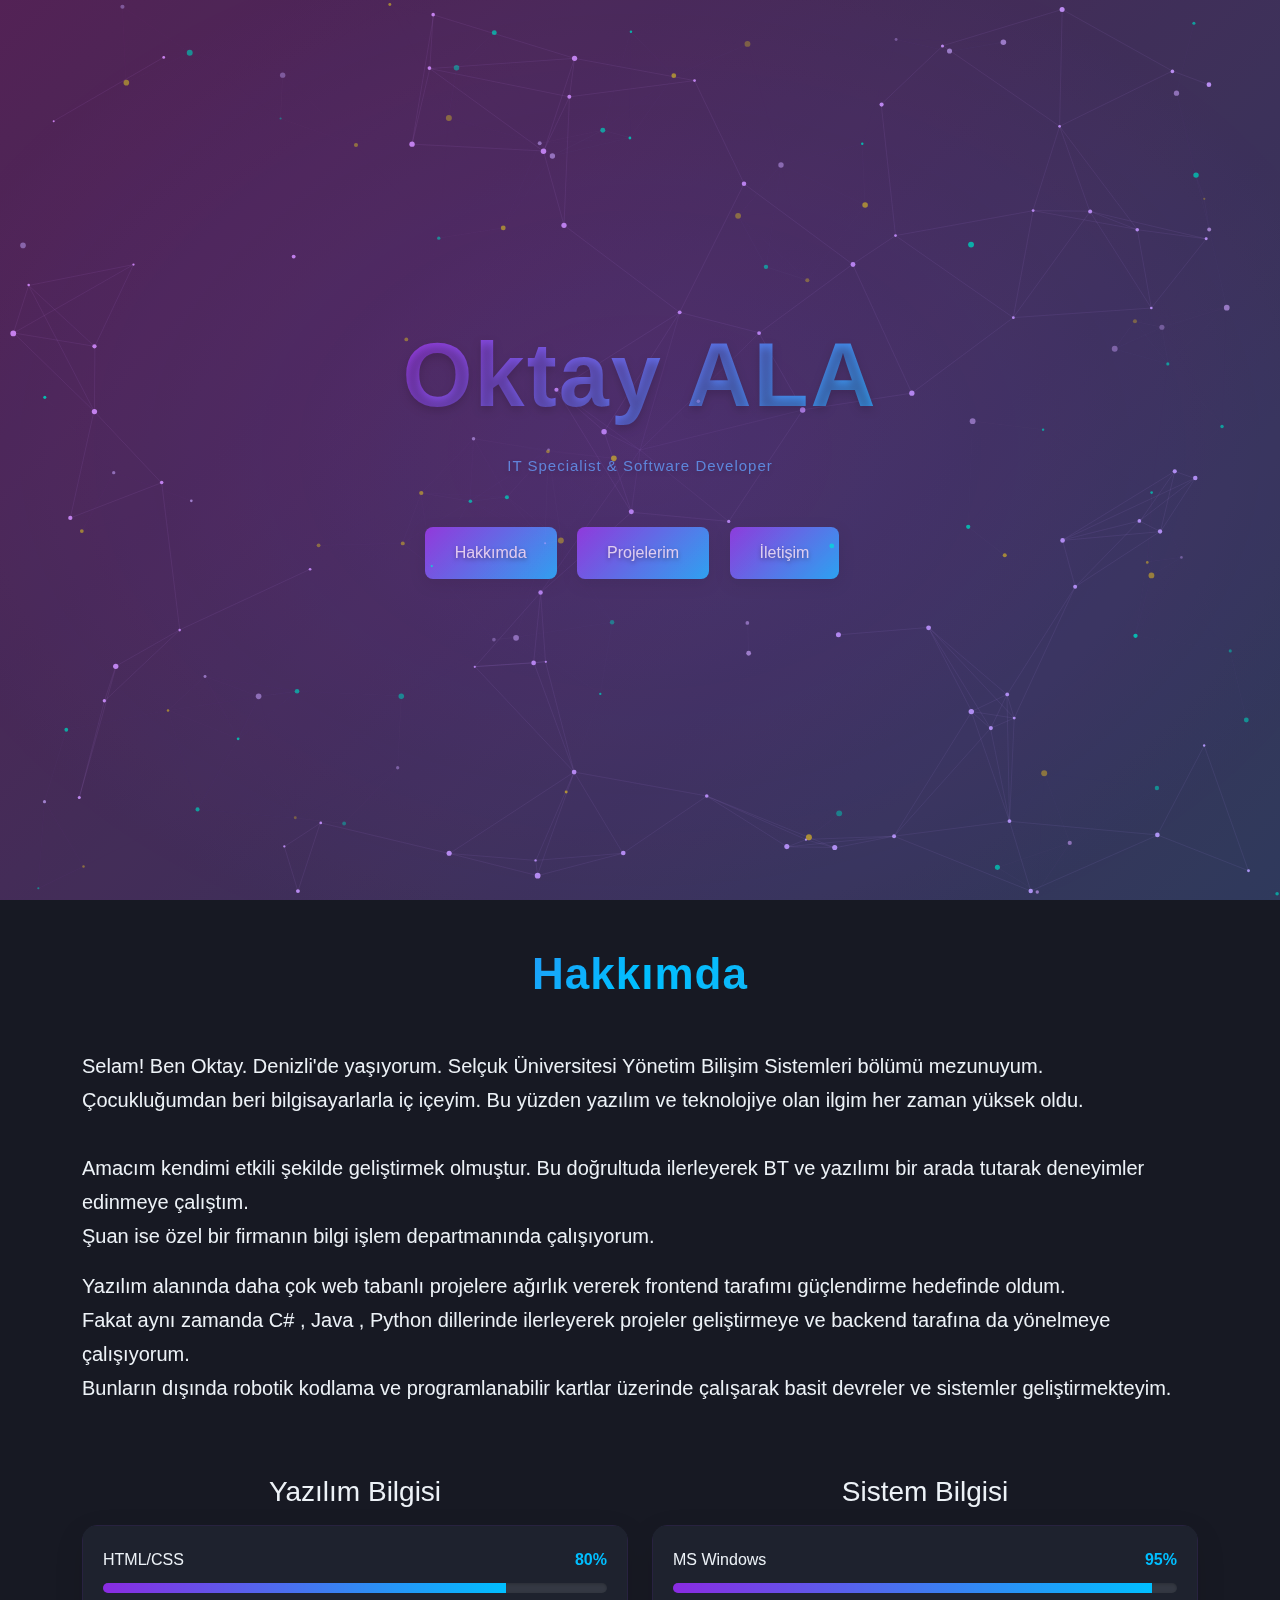
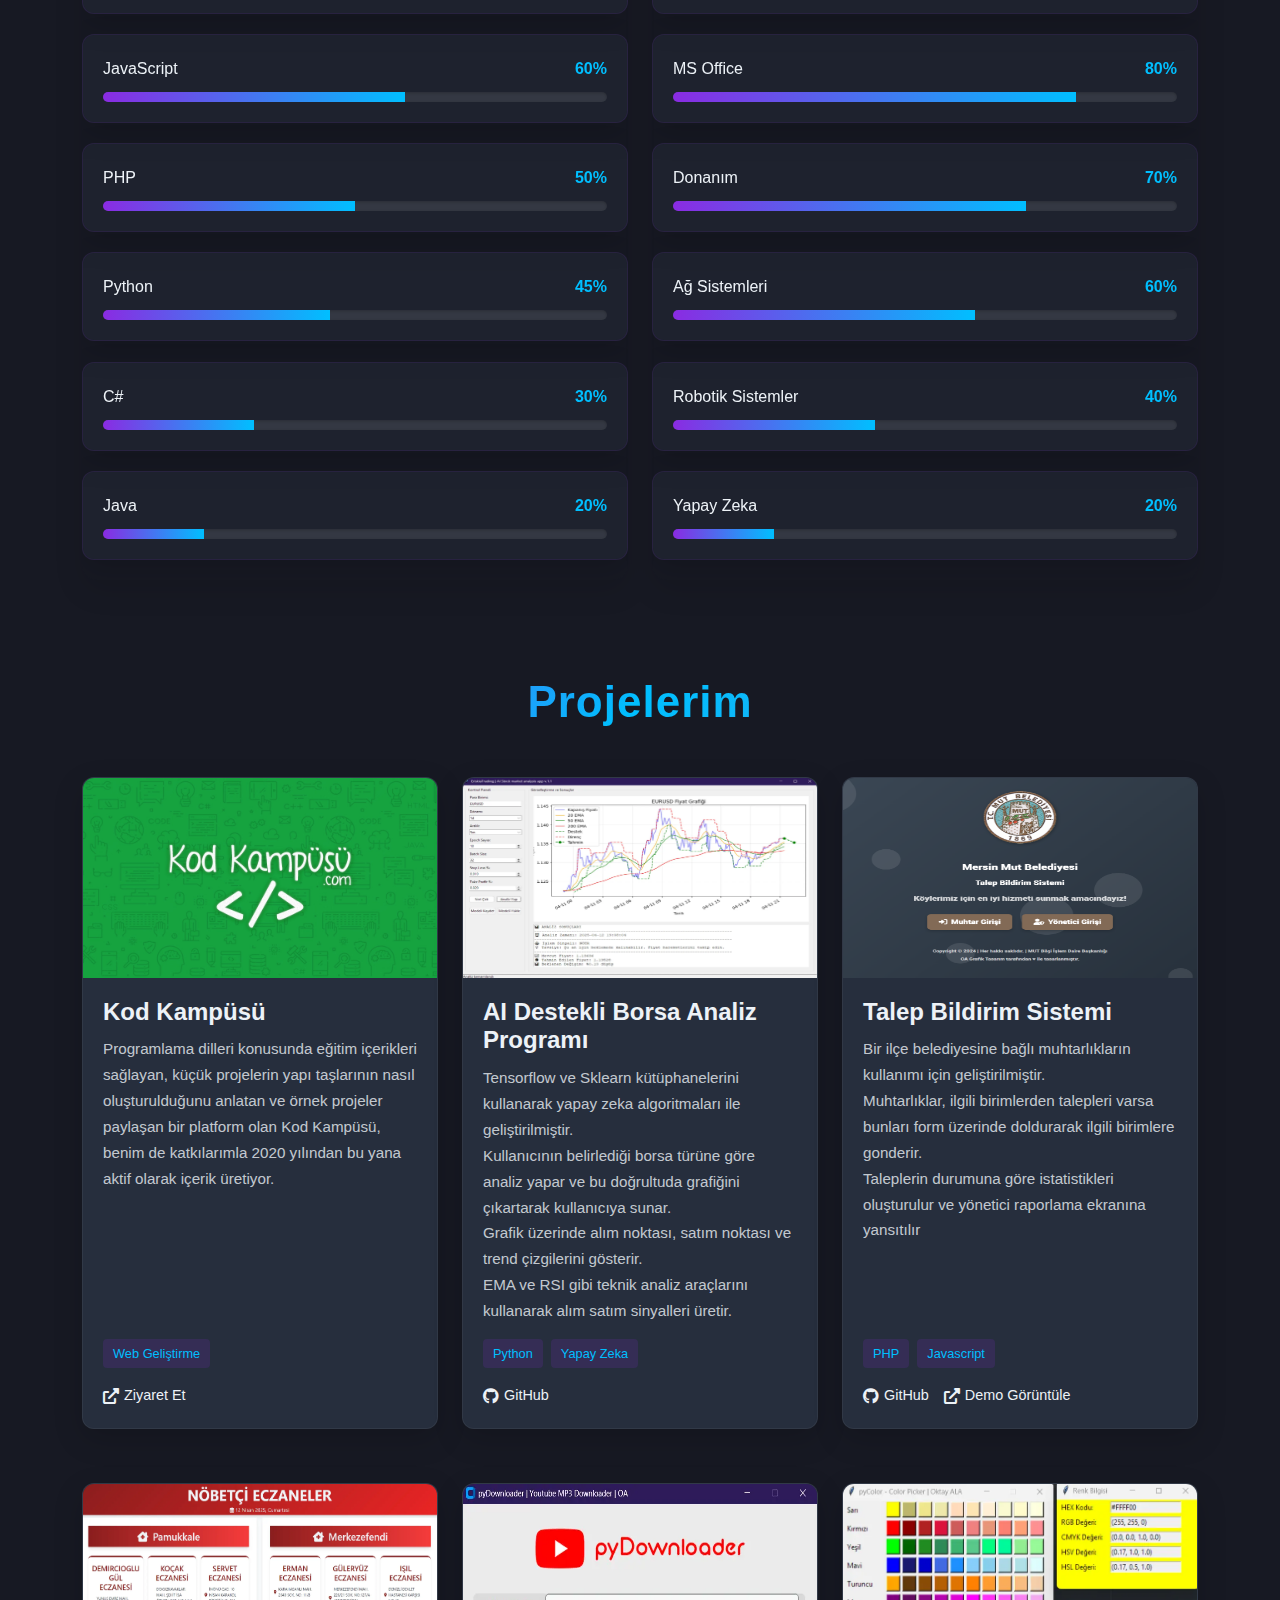
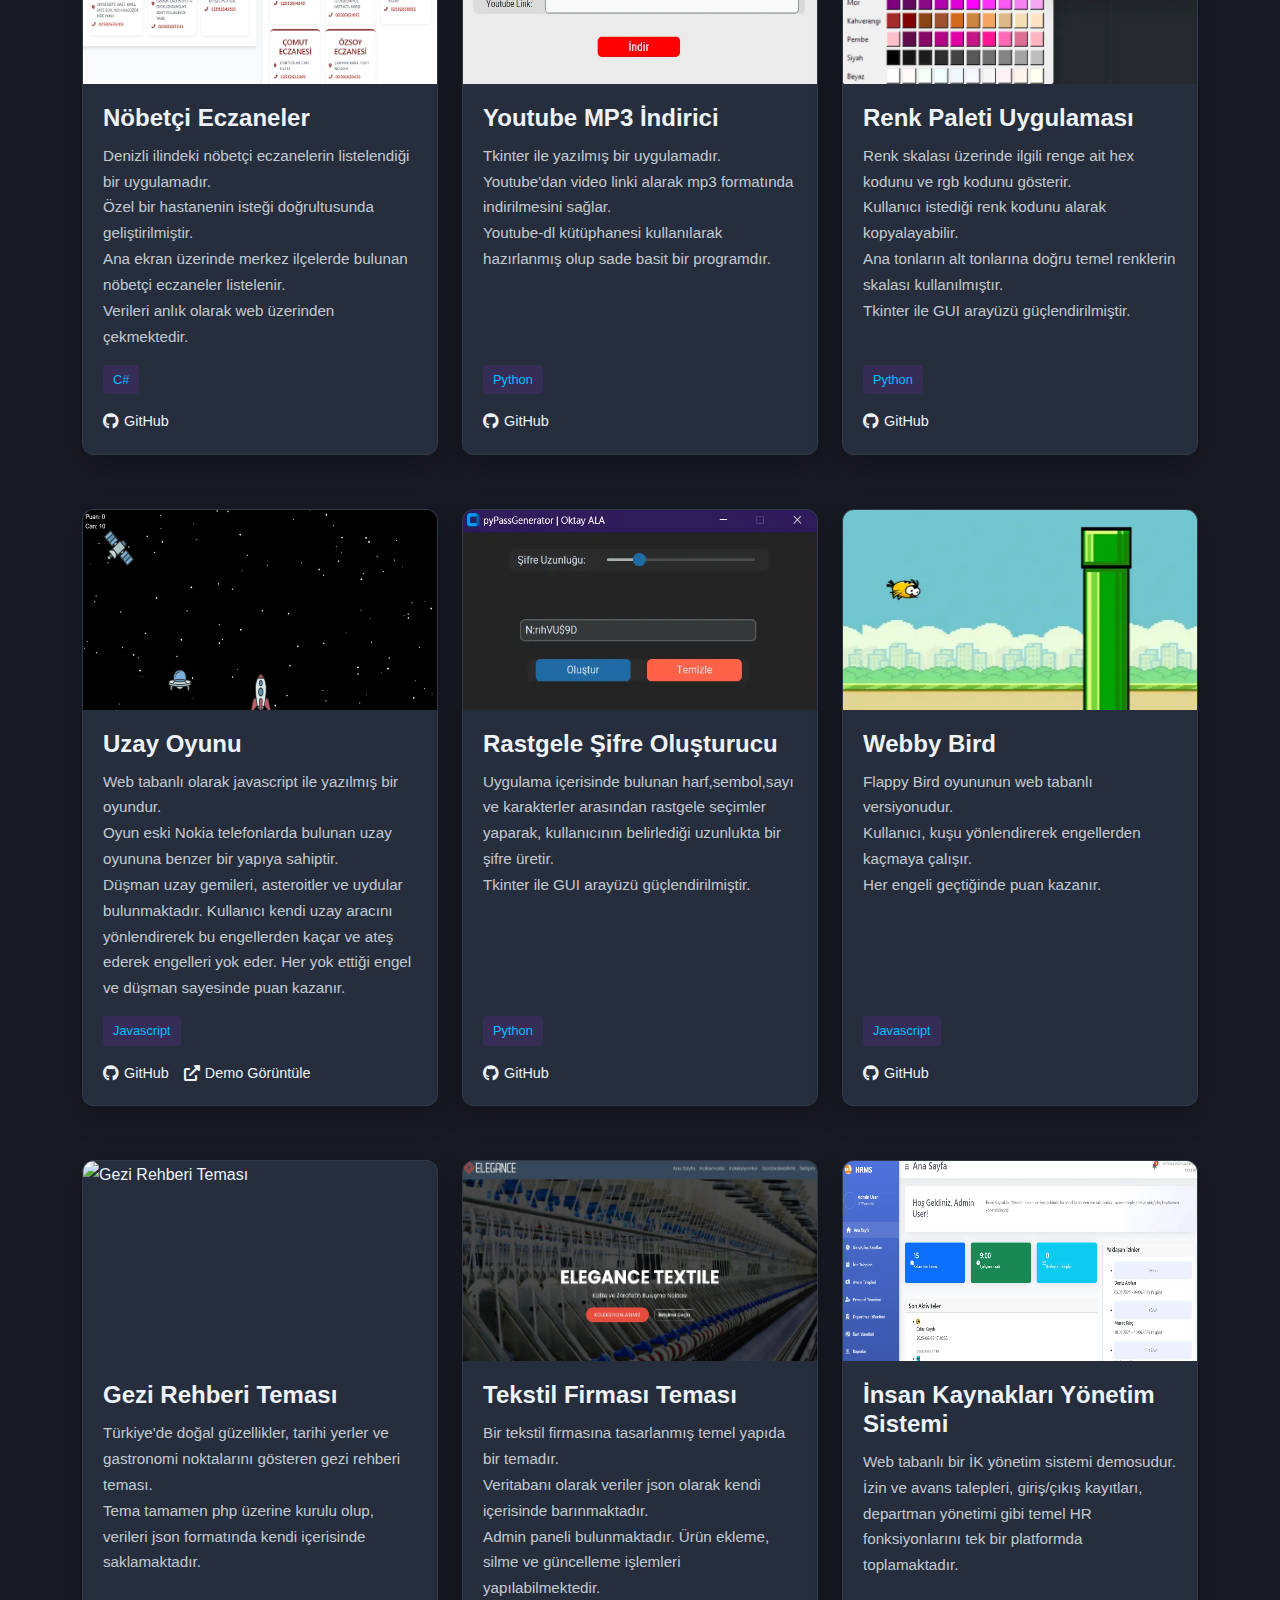
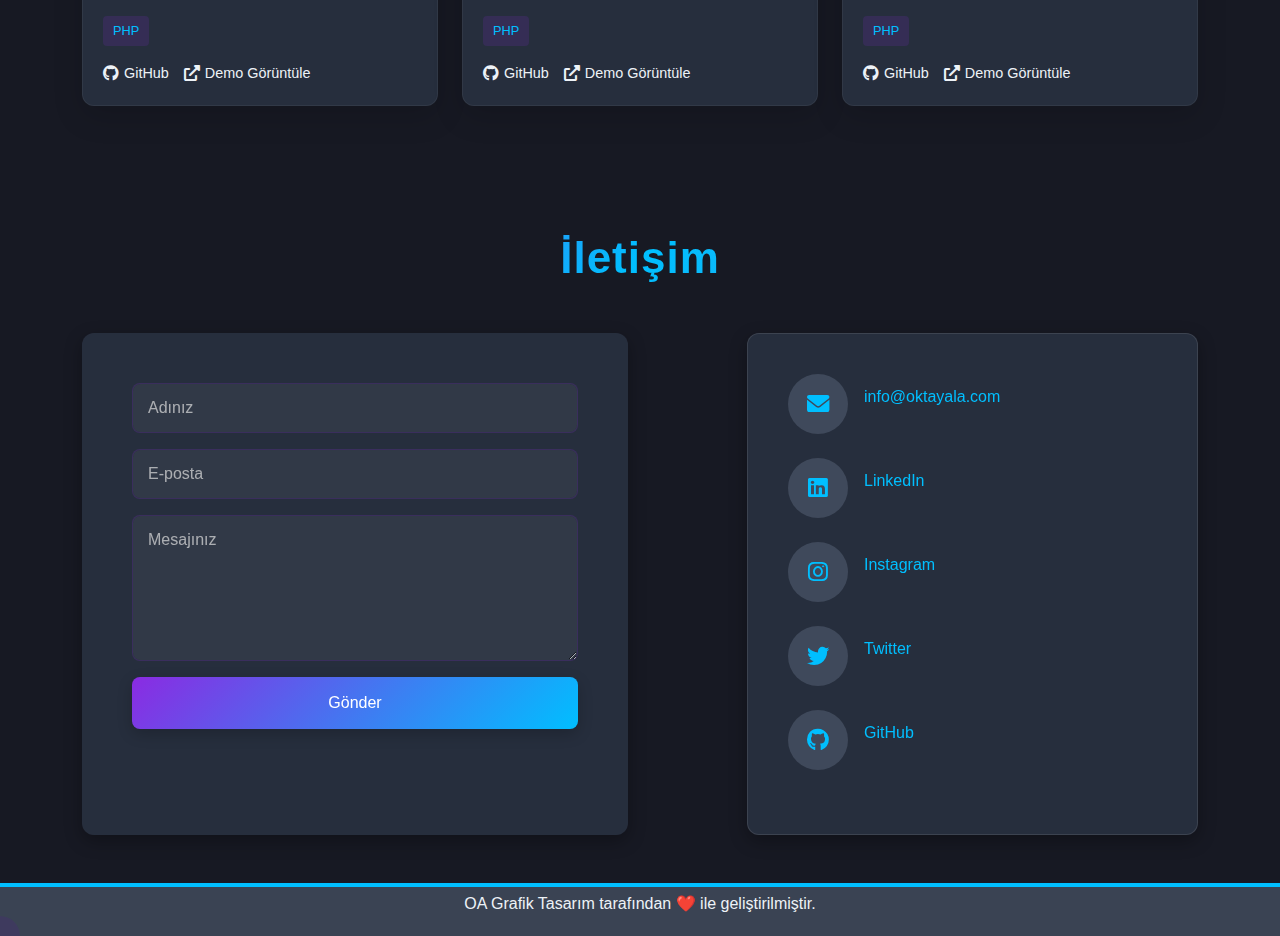
==== commit caeb50e8: "Update index.html" ====
--- a/Web design - personal portfolio/index.html
+++ b/Web design - personal portfolio/index.html
@@ -4,7 +4,7 @@
 <head>
     
     <title>Oktay Ala - Kişisel Web Sitesi</title>
-    <link rel="icon" href="img/favicon.ico" type="image/x-icon"> <!-- Favicon dosyası -->
+    <link rel="icon" href="img/favicon.ico" type="image/x-icon">
 
     <!-- Google Analytics Tag -->
     <script async src="https://www.googletagmanager.com/gtag/js?id=G-7GN0K642BZ"></script>
--- a/Web design - personal portfolio/css/style.css
+++ b/Web design - personal portfolio/css/style.css
@@ -1,735 +1,6 @@
-.section-title,
-h2 {
-    margin-bottom: 60px
-}
+.section-title,h2{margin-bottom:60px;font-size:2.75rem;font-weight:700}.hero h1,.skill{margin-bottom:15px}.hero,.hero-content,.progress,.section-title,body,footer,section{position:relative}#successModal .modal-body,#successModal .modal-body p,.dark-theme,.modal-body,.modal-body p,body{color:var(--text-color)}.hero,.social-icon{align-items:center}.hero,.progress{overflow:hidden}.progress-bar,.skill{transform:translateZ(0)}footer,section{z-index:1}.hero-content,.popup-content,.section-title,footer,h2{text-align:center}:root{--primary-color:#1a202c;--secondary-color:#8a2be2;--accent-color:#00bfff;--gold-accent:#ecc94b;--text-color:#edf2f7;--dark-bg:#171923;--dark-card-bg:rgba(45, 55, 72, 0.7);--dark-surface:rgba(74, 85, 104, 0.7);--gradient-primary:linear-gradient(135deg, var(--secondary-color), var(--accent-color));--font-family-base:'Roboto', sans-serif;--font-family-title:'Poppins', sans-serif}.dark-theme{background-color:var(--dark-bg)}body{font-family:var(--font-family-base);line-height:1.7;min-height:100vh;overflow-x:hidden;opacity:1}.hero h1,h2{font-family:var(--font-family-title)}#particles-container,.character-count,.slider-arrow{display:none}#particles-canvas{position:absolute;top:0;left:0;width:100%;height:100%}.hero{height:100vh;display:flex;justify-content:center;align-items:center;color:#fff;text-shadow:0 3px 6px rgb(0 0 0 / .6);background:linear-gradient(to bottom,rgb(26 32 44 / .95),rgb(26 32 44 / .8));text-align:center;padding:0 15px}@media (max-width:768px){.hero{padding:0 20px;justify-content:center;align-items:center}.hero .container{margin-left:auto;margin-right:auto;text-align:center}.hero-buttons{display:flex;flex-wrap:wrap;justify-content:center;padding:0 20px}}#successModal .modal-title,.highlight,.modal-title,.skill-percentage{color:var(--accent-color)}.hero-content{z-index:2}.hero h1{font-size:4.5rem;font-weight:800;letter-spacing:2px;line-height:1.2;text-shadow:0 4px 8px rgb(0 0 0 / .4)}.hero p,.hero-buttons .btn-primary:hover{text-shadow:0 2px 4px rgb(0 0 0 / .3);letter-spacing:1px}.hero p{font-size:15px;color:#4299e1;opacity:.95}.hero-buttons{margin-top:2.5rem}@keyframes titlePulse{0%,100%{transform:scale(1);opacity:1}50%{transform:scale(1.05);opacity:.9}}.hero-buttons .btn-primary{color:#fff;background:var(--gradient-primary);border-color:#fff0;text-shadow:0 2px 4px rgb(0 0 0 / .5)}.hero-buttons .btn-primary:hover{color:var(--accent-color);background:rgb(26 32 44 / .8);border:2px solid var(--accent-color)}section{padding:120px 0;opacity:1;transform:none}.contact form,.contact-info{box-shadow:0 6px 18px rgb(0 0 0 / .3)}.section-title{letter-spacing:1px;transition:.3s}.section-title:hover{transform:scale(1.05);letter-spacing:2px}.section-title::after{content:'';position:absolute;bottom:-10px;width:60px;height:3px;background:linear-gradient(90deg,#8a2be2,#00bfff);transition:width .3s}.section-title:hover::after{width:120px}.skill{padding:12px;background:rgb(255 255 255 / .02);border-radius:8px;will-change:transform}.skill-percentage{font-weight:600}.skill-section-title{font-size:2rem;font-weight:600;margin-bottom:30px;letter-spacing:.5px;transition:.3s}.skill-section-title:hover{transform:scale(1.02);letter-spacing:1px}.progress{background-color:rgb(255 255 255 / .1);border-radius:4px;height:6px}.progress-bar{height:100%;background:linear-gradient(90deg,var(--secondary-color),var(--accent-color));transition:width .6s ease-out}.row.justify-content-center{display:flex;align-items:stretch;height:auto}.col-md-5.offset-md-1,.col-md-6{display:flex;flex-direction:column;height:auto}.contact-form,.contact-info{height:100%;display:flex;flex-direction:column}.contact-info,.social-icons{justify-content:center}.col-md-5,.col-md-6{display:flex;flex-direction:column}.col-md-6{transition:none}.col-md-6:hover{transform:none;box-shadow:none}.social-icons{display:flex;gap:20px;margin-top:30px}.social-icon{width:50px;height:50px;border-radius:50%;display:flex;justify-content:center;background:rgb(255 255 255 / .1);transition:.3s;color:#fff;font-size:24px}.form-control,footer{background-color:var(--dark-surface)}.social-icon:hover{transform:translateY(-5px) scale(1.1);background:linear-gradient(135deg,#6b46c1,#4299e1);box-shadow:0 5px 15px rgb(107 70 193 / .4)}.contact form{background:var(--dark-card-bg);padding:50px;border-radius:12px}.form-control{border:1px solid rgb(255 255 255 / .15);color:var(--text-color);transition:.4s;padding:12px 15px;border-radius:8px}.form-control:focus{background-color:rgb(102 126 234 / .1);border-color:var(--secondary-color);box-shadow:0 0 0 .25rem rgb(102 126 234 / .25);color:var(--text-color)}.form-control::placeholder{color:rgb(224 224 224 / .7)}.contact-info{background-color:var(--dark-card-bg);padding:40px;border-radius:12px;height:100%;backdrop-filter:blur(10px);-webkit-backdrop-filter:blur(10px);background:rgb(45 55 72 / .7);border:1px solid rgb(255 255 255 / .1)}.icon-box{width:60px;height:60px;background:var(--dark-surface);border-radius:50%;display:flex;align-items:center;justify-content:center;color:var(--accent-color);font-size:1.4rem;transition:.4s}.contact-info .d-flex:hover .icon-box{transform:scale(1.15) rotate(7deg);background:var(--gradient-primary);color:#fff}footer{color:(var(--primary-color));padding:3px 0;border-top:4px solid var(--accent-color)}.social-links a{color:var(--text-color);font-size:26px;margin:0 12px;transition:.4s;display:inline-block}.social-links a:hover{color:var(--accent-color);transform:translateY(-6px)}.contact-info a{color:var(--accent-color);transition:.4s;text-decoration:none}.btn-primary{background:var(--gradient-primary);border:none;box-shadow:0 5px 18px rgb(102 126 234 / .4);transition:.4s;padding:14px 30px;border-radius:8px;font-weight:500}.btn-outline-light,.btn-outline-primary{transition:.4s;padding:12px 28px;border-radius:8px}.btn-primary:hover{transform:translateY(-4px);box-shadow:0 9px 22px rgb(102 126 234 / .5)}.btn-outline-light{border-color:rgb(255 255 255 / .6);color:var(--text-color)}.btn-outline-light:hover,.btn-outline-primary{border-color:var(--secondary-color);color:var(--secondary-color)}.btn-outline-light:hover{background-color:rgb(255 255 255 / .15)}.btn-outline-primary:hover{background-color:rgb(102 126 234 / .1);color:var(--accent-color);border-color:var(--accent-color)}.popup,.slider-arrow.prev-arrow{left:0}@keyframes bounce{0%,100%,20%,50%,80%{transform:translateY(0) translateX(-50%)}40%{transform:translateY(-22px) translateX(-50%)}60%{transform:translateY(-12px) translateX(-50%)}}@media (max-width:768px){.hero h1{font-size:3.2rem}section{padding:80px 0}.contact-info{margin-top:30px}.hero-buttons{margin-top:2rem;display:flex;flex-direction:column;align-items:center;gap:10px}.hero-buttons .btn{max-width:300px;display:block;width:100%;margin-bottom:10px}.hero p.lead{font-size:1rem}.hero-buttons .btn:last-child{margin-left:0!important}.projects{background:0 0}.hero>*{opacity:1;transform:none}.popup{position:fixed;top:0;width:100%;height:100%;background:rgb(0 0 0 / .5);justify-content:center;align-items:center;z-index:9999}.popup-content{background:var(--dark-card-bg);padding:30px;border-radius:12px;box-shadow:0 5px 15px rgb(0 0 0 / .3);border:1px solid rgb(255 255 255 / .1);max-width:400px;width:90%}.popup-content h4{color:var(--accent-color);margin-bottom:15px}.popup-content p{margin-bottom:20px}.popup-content button{min-width:100px}textarea{height:190px}[data-aos]{transform:translateZ(0);will-change:transform,opacity}@media (min-width:769px){.slider-arrow{display:flex}}.hero{display:flex;justify-content:center;align-items:center;text-align:center;min-height:100vh;padding:0 15px}@media (max-width:768px){.project-slider-container{margin:0}.slider-arrow{width:30px;height:30px}.hero{padding:0 20px}.hero h1{font-size:2.5rem}.hero p.lead{font-size:1rem}.hero-buttons{flex-direction:column;gap:10px}}@keyframes popupShow{from{transform:scale(.7);opacity:0}to{transform:scale(1);opacity:1}}}#successModal .modal-content,.modal-content{background:var(--dark-card-bg);color:var(--text-color)}.modal{z-index:99999}.modal-content{border:1px solid rgb(255 255 255 / .1)}.btn-close{filter:invert(1) brightness(200%)}.modal-backdrop.show{opacity:.8;background-color:rgb(0 0 0 / .8)}#successModal .modal-header,.modal-header{background:var(--dark-bg);border-bottom:1px solid rgb(255 255 255 / .1)}#successModal .modal-footer,.modal-footer{background:var(--dark-bg);border-top:1px solid rgb(255 255 255 / .1)}.modal-title{color:var(--accent-color)!important}.modal-body,.modal-body p{color:var(--text-color)!important}.modal-body{background:var(--dark-bg)}
 
-.hero,
-.hero-content,
-.progress,
-.section-title,
-body,
-footer,
-section {
-    position: relative
-}
-
-.dark-theme,
-body {
-    color: var(--text-color)
-}
-
-.hero,
-.social-icon {
-    align-items: center
-}
-
-.section-title,
-h2 {
-    font-size: 2.75rem;
-    font-weight: 700
-}
-
-.hero,
-.progress {
-    overflow: hidden
-}
-
-.progress-bar,
-.skill {
-    transform: translateZ(0)
-}
-
-footer,
-section {
-    z-index: 1
-}
-
-.hero-content,
-.popup-content,
-.section-title,
-footer,
-h2 {
-    text-align: center
-}
-
-:root {
-    --primary-color: #1a202c;
-    --secondary-color: #8a2be2;
-    --accent-color: #00bfff;
-    --gold-accent: #ecc94b;
-    --text-color: #edf2f7;
-    --dark-bg: #171923;
-    --dark-card-bg: rgba(45, 55, 72, 0.7);
-    --dark-surface: rgba(74, 85, 104, 0.7);
-    --gradient-primary: linear-gradient(135deg, var(--secondary-color), var(--accent-color));
-    --font-family-base: 'Roboto', sans-serif;
-    --font-family-title: 'Poppins', sans-serif
-}
-
-.dark-theme {
-    background-color: var(--dark-bg)
-}
-
-body {
-    font-family: var(--font-family-base);
-    line-height: 1.7;
-    min-height: 100vh;
-    overflow-x: hidden;
-    opacity: 1
-}
-
-.hero h1,
-h2 {
-    font-family: var(--font-family-title)
-}
-
-#particles-container,
-.character-count,
-.slider-arrow {
-    display: none
-}
-
-#particles-canvas {
-    position: absolute;
-    top: 0;
-    left: 0;
-    width: 100%;
-    height: 100%
-}
-
-.hero {
-    height: 100vh;
-    display: flex;
-    justify-content: center;
-    color: #fff;
-    text-shadow: 0 3px 6px rgba(0, 0, 0, .6);
-    background: linear-gradient(to bottom, rgba(26, 32, 44, .95), rgba(26, 32, 44, .8))
-}
-
-.highlight,
-.skill-percentage {
-    color: var(--accent-color)
-}
-
-.hero-content {
-    z-index: 2
-}
-
-.hero h1 {
-    font-size: 4.5rem;
-    margin-bottom: 15px;
-    font-weight: 800;
-    letter-spacing: 2px;
-    line-height: 1.2;
-    text-shadow: 0 4px 8px rgba(0, 0, 0, .4)
-}
-
-.hero p,
-.hero-buttons .btn-primary:hover {
-    text-shadow: 0 2px 4px rgba(0, 0, 0, .3);
-    letter-spacing: 1px
-}
-
-.hero p {
-    font-size: 15px;
-    color: #4299e1;
-    opacity: .95
-}
-
-.hero-buttons {
-    margin-top: 2.5rem
-}
-
-@keyframes titlePulse {
-
-    0%,
-    100% {
-        transform: scale(1);
-        opacity: 1
-    }
-
-    50% {
-        transform: scale(1.05);
-        opacity: .9
-    }
-}
-
-.hero-buttons .btn-primary {
-    color: #fff;
-    background: var(--gradient-primary);
-    border-color: transparent;
-    text-shadow: 0 2px 4px rgba(0, 0, 0, .5)
-}
-
-.hero-buttons .btn-primary:hover {
-    color: var(--accent-color);
-    background: rgba(26, 32, 44, .8);
-    border: 2px solid var(--accent-color)
-}
-
-section {
-    padding: 120px 0;
-    opacity: 1;
-    transform: none
-}
-
-.contact form,
-.contact-info {
-    box-shadow: 0 6px 18px rgba(0, 0, 0, .3)
-}
-
-.section-title {
-    letter-spacing: 1px;
-    transition: .3s
-}
-
-.section-title:hover {
-    transform: scale(1.05);
-    letter-spacing: 2px
-}
-
-.section-title::after {
-    content: '';
-    position: absolute;
-    bottom: -10px;
-    width: 60px;
-    height: 3px;
-    background: linear-gradient(90deg, #8a2be2, #00bfff);
-    transition: width .3s
-}
-
-.section-title:hover::after {
-    width: 120px
-}
-
-.skill {
-    margin-bottom: 15px;
-    padding: 12px;
-    background: rgba(255, 255, 255, .02);
-    border-radius: 8px;
-    will-change: transform
-}
-
-.skill-percentage {
-    font-weight: 600
-}
-
-.skill-section-title {
-    font-size: 2rem;
-    font-weight: 600;
-    margin-bottom: 30px;
-    letter-spacing: .5px;
-    transition: .3s
-}
-
-.skill-section-title:hover {
-    transform: scale(1.02);
-    letter-spacing: 1px
-}
-
-.progress {
-    background-color: rgba(255, 255, 255, .1);
-    border-radius: 4px;
-    height: 6px
-}
-
-.progress-bar {
-    height: 100%;
-    background: linear-gradient(90deg, var(--secondary-color), var(--accent-color));
-    transition: width .6s ease-out
-}
-
-.row.justify-content-center {
-    display: flex;
-    align-items: stretch;
-    height: auto
-}
-
-.col-md-5.offset-md-1,
-.col-md-6 {
-    display: flex;
-    flex-direction: column;
-    height: auto
-}
-
-.contact-form,
-.contact-info {
-    height: 100%;
-    display: flex;
-    flex-direction: column
-}
-
-.contact-info,
-.social-icons {
-    justify-content: center
-}
-
-.col-md-5,
-.col-md-6 {
-    display: flex;
-    flex-direction: column
-}
-
-.col-md-6 {
-    transition: none
-}
-
-.col-md-6:hover {
-    transform: none;
-    box-shadow: none
-}
-
-.social-icons {
-    display: flex;
-    gap: 20px;
-    margin-top: 30px
-}
-
-.social-icon {
-    width: 50px;
-    height: 50px;
-    border-radius: 50%;
-    display: flex;
-    justify-content: center;
-    background: rgba(255, 255, 255, .1);
-    transition: .3s;
-    color: #fff;
-    font-size: 24px
-}
-
-.form-control,
-footer {
-    background-color: var(--dark-surface)
-}
-
-.social-icon:hover {
-    transform: translateY(-5px) scale(1.1);
-    background: linear-gradient(135deg, #6b46c1, #4299e1);
-    box-shadow: 0 5px 15px rgba(107, 70, 193, .4)
-}
-
-.contact form {
-    background: var(--dark-card-bg);
-    padding: 50px;
-    border-radius: 12px
-}
-
-.form-control {
-    border: 1px solid rgba(255, 255, 255, .15);
-    color: var(--text-color);
-    transition: .4s;
-    padding: 12px 15px;
-    border-radius: 8px
-}
-
-.form-control:focus {
-    background-color: rgba(102, 126, 234, .1);
-    border-color: var(--secondary-color);
-    box-shadow: 0 0 0 .25rem rgba(102, 126, 234, .25);
-    color: var(--text-color)
-}
-
-.form-control::placeholder {
-    color: rgba(224, 224, 224, .7)
-}
-
-.contact-info {
-    background-color: var(--dark-card-bg);
-    padding: 40px;
-    border-radius: 12px;
-    height: 100%;
-    backdrop-filter: blur(10px);
-    -webkit-backdrop-filter: blur(10px);
-    background: rgba(45, 55, 72, .7);
-    border: 1px solid rgba(255, 255, 255, .1)
-}
-
-.icon-box {
-    width: 60px;
-    height: 60px;
-    background: var(--dark-surface);
-    border-radius: 50%;
-    display: flex;
-    align-items: center;
-    justify-content: center;
-    color: var(--accent-color);
-    font-size: 1.4rem;
-    transition: .4s
-}
-
-.contact-info .d-flex:hover .icon-box {
-    transform: scale(1.15) rotate(7deg);
-    background: var(--gradient-primary);
-    color: #fff
-}
-
-footer {
-    color: (var(--primary-color));
-    padding: 3px 0;
-    border-top: 4px solid var(--accent-color)
-}
-
-.social-links a {
-    color: var(--text-color);
-    font-size: 26px;
-    margin: 0 12px;
-    transition: .4s;
-    display: inline-block
-}
-
-.social-links a:hover {
-    color: var(--accent-color);
-    transform: translateY(-6px)
-}
-
-.contact-info a {
-    color: var(--accent-color);
-    transition: .4s;
-    text-decoration: none
-}
-
-.btn-primary {
-    background: var(--gradient-primary);
-    border: none;
-    box-shadow: 0 5px 18px rgba(102, 126, 234, .4);
-    transition: .4s;
-    padding: 14px 30px;
-    border-radius: 8px;
-    font-weight: 500
-}
-
-.btn-outline-light,
-.btn-outline-primary {
-    transition: .4s;
-    padding: 12px 28px;
-    border-radius: 8px
-}
-
-.btn-primary:hover {
-    transform: translateY(-4px);
-    box-shadow: 0 9px 22px rgba(102, 126, 234, .5)
-}
-
-.btn-outline-light {
-    border-color: rgba(255, 255, 255, .6);
-    color: var(--text-color)
-}
-
-.btn-outline-light:hover,
-.btn-outline-primary {
-    border-color: var(--secondary-color);
-    color: var(--secondary-color)
-}
-
-.btn-outline-light:hover {
-    background-color: rgba(255, 255, 255, .15)
-}
-
-.btn-outline-primary:hover {
-    background-color: rgba(102, 126, 234, .1);
-    color: var(--accent-color);
-    border-color: var(--accent-color)
-}
-
-.popup,
-.slider-arrow.prev-arrow {
-    left: 0
-}
-
-@keyframes bounce {
-
-    0%,
-    100%,
-    20%,
-    50%,
-    80% {
-        transform: translateY(0) translateX(-50%)
-    }
-
-    40% {
-        transform: translateY(-22px) translateX(-50%)
-    }
-
-    60% {
-        transform: translateY(-12px) translateX(-50%)
-    }
-}
-
-@media (max-width:768px) {
-    .hero h1 {
-        font-size: 3.2rem
-    }
-
-    .hero p.lead {
-        font-size: 1rem
-    }
-
-    section {
-        padding: 80px 0
-    }
-
-    .contact-info {
-        margin-top: 30px
-    }
-
-    .hero-buttons {
-        margin-top: 2rem;
-        display: flex;
-        flex-direction: column;
-        align-items: center;
-        gap: 10px
-    }
-
-    .hero-buttons .btn {
-        width: 100%;
-        max-width: 300px
-    }
-
-    .hero h1 {
-        font-size: 3.2rem
-    }
-
-    section {
-        padding: 80px 0
-    }
-
-    .contact-info {
-        margin-top: 30px
-    }
-
-    .hero-buttons {
-        margin-top: 2rem;
-        display: flex;
-        flex-direction: column;
-        align-items: center;
-        gap: 10px
-    }
-
-    .hero-buttons .btn {
-        max-width: 300px;
-        display: block;
-        width: 100%;
-        margin-bottom: 10px
-    }
-
-    .hero p.lead {
-        font-size: 1rem
-    }
-
-    .hero-buttons .btn:last-child {
-        margin-left: 0 !important
-    }
-
-    .projects {
-        background: 0 0
-    }
-
-    .hero>* {
-        opacity: 1;
-        transform: none
-    }
-
-    .popup {
-        position: fixed;
-        top: 0;
-        width: 100%;
-        height: 100%;
-        background: rgba(0, 0, 0, .5);
-        justify-content: center;
-        align-items: center;
-        z-index: 9999
-    }
-
-    .popup-content {
-        background: var(--dark-card-bg);
-        padding: 30px;
-        border-radius: 12px;
-        box-shadow: 0 5px 15px rgba(0, 0, 0, .3);
-        border: 1px solid rgba(255, 255, 255, .1);
-        max-width: 400px;
-        width: 90%
-    }
-
-    .popup-content h4 {
-        color: var(--accent-color);
-        margin-bottom: 15px
-    }
-
-    .popup-content p {
-        margin-bottom: 20px
-    }
-
-    .popup-content button {
-        min-width: 100px
-    }
-
-    textarea {
-        height: 190px
-    }
-
-    [data-aos] {
-        transform: translateZ(0);
-        will-change: transform, opacity
-    }
-
-    @media (max-width:768px) {
-        .project-slider-container {
-            margin: 0
-        }
-
-        .slider-arrow {
-            width: 30px;
-            height: 30px
-        }
-    }
-
-    @media (min-width:769px) {
-        .slider-arrow {
-            display: flex
-        }
-    }
-
-    .hero {
-        display: flex;
-        justify-content: center;
-        /* İçeriği yatayda ortala */
-        align-items: center;
-        /* İçeriği dikeyde ortala */
-        text-align: center;
-        /* Yazıların ortalanması */
-        min-height: 100vh;
-        /* Tam viewport yüksekliği */
-        padding: 0 15px;
-        /* Kenar boşlukları */
-    }
-
-    /* Responsive ayarlar */
-    @media (max-width: 768px) {
-        .hero {
-            padding: 0 20px;
-            /* Mobilde biraz geniş boşluk */
-        }
-
-        .hero h1 {
-            font-size: 2.5rem;
-            /* Mobil için başlık boyutunu küçült */
-        }
-
-        .hero p.lead {
-            font-size: 1rem;
-            /* Mobil için paragraf boyutu */
-        }
-
-        .hero-buttons {
-            flex-direction: column;
-            /* Butonlar alt alta sıralansın */
-            gap: 10px;
-            /* Butonlar arası boşluk */
-        }
-    }
-
-    @keyframes popupShow {
-        from {
-            transform: scale(0.7);
-            opacity: 0;
-        }
-
-        to {
-            transform: scale(1);
-            opacity: 1;
-        }
-    }
-}
-
-/* Modal Styles - Yeni */
-.modal {
-    z-index: 99999;
-}
-
-.modal-content {
-    background: var(--dark-card-bg); /* Arka plan rengi */
-    border: 1px solid rgba(255, 255, 255, 0.1);
-    color: var(--text-color); /* Metin rengi */
-}
-
-.modal-header {
-    background: var(--dark-bg); /* Başlık arka plan rengi */
-    border-bottom: 1px solid rgba(255, 255, 255, 0.1);
-}
-
-.modal-footer {
-    background: var(--dark-bg); /* Alt kısım arka plan rengi */
-    border-top: 1px solid rgba(255, 255, 255, 0.1);
-}
-
-.modal-title {
-    color: var(--accent-color); /* Başlık metin rengi */
-}
-
-.modal-body {
-    color: var(--text-color); /* Gövde metin rengi */
-}
-
-.modal-body p {
-    color: var(--text-color); /* Paragraf metin rengi */
-}
-
-.btn-close {
-    filter: invert(1) brightness(200%); /* Kapatma butonu rengi */
-}
-
-.modal-backdrop.show {
-    opacity: 0.8;
-    background-color: rgba(0, 0, 0, 0.8); /* Arka plan karartma rengi */
-}
-
-/* Bootstrap Modal stillerini geçersiz kılmak için daha spesifik bir selector kullanın */
-#successModal .modal-content {
-    background: var(--dark-card-bg);
-    color: var(--text-color);
-}
-
-#successModal .modal-header {
-    background: var(--dark-bg);
-    border-bottom: 1px solid rgba(255, 255, 255, 0.1);
-}
-
-#successModal .modal-footer {
-    background: var(--dark-bg);
-    border-top: 1px solid rgba(255, 255, 255, 0.1);
-}
-
-#successModal .modal-title {
-    color: var(--accent-color);
-}
-
-#successModal .modal-body {
-    color: var(--text-color);
-}
-
-#successModal .modal-body p {
-    color: var(--text-color);
-}
-
-.modal-header {
-    background: var(--dark-bg);
-    border-bottom: 1px solid rgba(255, 255, 255, 0.1);
-}
-
-.modal-footer {
-    background: var(--dark-bg);
-    border-top: 1px solid rgba(255, 255, 255, 0.1);
-}
-
-.modal-title {
-    color: var(--accent-color) !important;
-}
-
-.modal-body {
-    background: var(--dark-bg);
-    color: var(--text-color) !important;
-}
-
-.modal-body p {
-    color: var(--text-color) !important;
-}+::-webkit-scrollbar{width:8px;background:var(--dark-bg)}
+::-webkit-scrollbar-thumb{background:linear-gradient(135deg,var(--secondary-color),var(--accent-color));border-radius:4px}
+::-webkit-scrollbar-thumb:hover{background:linear-gradient(135deg,var(--accent-color),var(--secondary-color));box-shadow:0 0 10px rgba(138,43,226,.5)}
+::-webkit-scrollbar-track{background:var(--dark-surface);border-radius:4px}--- a/Web design - personal portfolio/css/enhanced-animations.css
+++ b/Web design - personal portfolio/css/enhanced-animations.css
@@ -1,339 +1 @@
-[data-aos=fade-left],
-[data-aos=fade-right],
-[data-aos=skill-fade-up],
-[data-aos] {
-    transform: translateY(20px)
-}
-
-.progress-bar,
-.social-links a {
-    overflow: hidden;
-    position: relative
-}
-
-.progress-bar::after,
-.project-card::before {
-    content: '';
-    position: absolute;
-    top: 0;
-    width: 100%;
-    height: 100%
-}
-
-:root {
-    --animation-speed-slow: 1.5s;
-    --animation-speed-medium: 0.8s;
-    --animation-speed-fast: 0.4s;
-    --animation-ease: cubic-bezier(0.68, -0.55, 0.265, 1.55);
-    --animation-bounce: cubic-bezier(0.175, 0.885, 0.32, 1.275);
-    --animation-elastic: cubic-bezier(0.68, -0.55, 0.265, 1.55)
-}
-
-#home {
-    animation: 1.2s cubic-bezier(.19, 1, .22, 1) forwards heroEntrance
-}
-
-.modern-title {
-    font-family: var(--font-family-title);
-    font-weight: 700;
-    letter-spacing: 2px;
-    animation: 2s ease-in-out infinite alternate titleGlow
-}
-
-@keyframes heroEntrance {
-    0% {
-        opacity: 0;
-        transform: translateY(40px)
-    }
-
-    100% {
-        opacity: 1;
-        transform: translateY(0)
-    }
-}
-
-@keyframes titleGlow {
-    0% {
-        text-shadow: 0 0 5px rgba(138, 43, 226, .5), 0 0 10px rgba(0, 191, 255, .5);
-        transform: scale(1)
-    }
-
-    50% {
-        text-shadow: 0 0 20px rgba(138, 43, 226, .7), 0 0 40px rgba(0, 191, 255, .7);
-        transform: scale(1.02)
-    }
-
-    100% {
-        text-shadow: 0 0 15px rgba(138, 43, 226, .8), 0 0 30px rgba(0, 191, 255, .8);
-        transform: scale(1)
-    }
-}
-
-[data-aos] {
-    transition-duration: 1.2s
-}
-
-.btn,
-.project-card,
-.social-links a {
-    transition: .4s cubic-bezier(.4, 0, .2, 1)
-}
-
-.btn:hover {
-    transform: translateY(-4px) scale(1.02);
-    box-shadow: 0 15px 30px rgba(102, 126, 234, .25)
-}
-
-[data-aos=fade-left].aos-animate,
-[data-aos=fade-right].aos-animate,
-[data-aos].aos-animate {
-    transform: translateY(0)
-}
-
-.gradient-text {
-    background-size: 200% 100%;
-    animation: 8s infinite gradient-shift
-}
-
-.social-links a {
-    display: inline-block
-}
-
-.social-links a:hover {
-    transform: translateY(-5px);
-    color: var(--secondary-color) !important
-}
-
-.social-links a::after {
-    content: '';
-    position: absolute;
-    bottom: -3px;
-    left: 0;
-    width: 0;
-    height: 2px;
-    background: var(--gradient-primary);
-    transition: width var(--animation-speed-fast) var(--animation-ease)
-}
-
-.social-links a:hover::after {
-    width: 100%
-}
-
-[data-aos] {
-    opacity: 0;
-    transition: .6s cubic-bezier(.16, 1, .3, 1)
-}
-
-[data-aos].aos-animate {
-    opacity: 1
-}
-
-[data-aos=fade-up] {
-    transform: translateY(30px)
-}
-
-[data-aos=fade-up].aos-animate,
-[data-aos=skill-fade-up].aos-animate {
-    transform: translateY(0);
-    opacity: 1
-}
-
-[data-aos=fade-down] {
-    transform: translateY(-30px)
-}
-
-[data-aos=zoom-in] {
-    transform: scale(.9)
-}
-
-[data-aos=skill-fade-up] {
-    opacity: 0
-}
-
-[data-aos=skill-zoom-in] {
-    transform: scale(.95);
-    opacity: 0
-}
-
-[data-aos=skill-zoom-in].aos-animate {
-    transform: scale(1);
-    opacity: 1
-}
-
-.progress-bar {
-    background: linear-gradient(90deg, var(--secondary-color), var(--accent-color));
-    background-size: 200% 100%;
-    animation: 3s infinite gradient-shift;
-    width: 0%;
-    transition: width 1s cubic-bezier(.19, 1, .22, 1)
-}
-
-@keyframes gradient-shift {
-
-    0%,
-    100% {
-        background-position: 0 50%
-    }
-
-    50% {
-        background-position: 100% 50%
-    }
-}
-
-.progress-bar::after {
-    left: -100%;
-    background: linear-gradient(90deg, transparent, rgba(255, 255, 255, .4), transparent);
-    animation: 2s infinite shimmer
-}
-
-@keyframes shimmer {
-    100% {
-        left: 100%
-    }
-}
-
-.floating-slow {
-    animation: 8s ease-in-out infinite float
-}
-
-.floating-fast {
-    animation: 4s ease-in-out infinite float
-}
-
-@keyframes float {
-
-    0%,
-    100% {
-        transform: translateY(0)
-    }
-
-    50% {
-        transform: translateY(-20px)
-    }
-}
-
-.pulse {
-    animation: 2s infinite pulse
-}
-
-@keyframes pulse {
-
-    0%,
-    100% {
-        transform: scale(1);
-        opacity: 1
-    }
-
-    50% {
-        transform: scale(1.05);
-        opacity: .8
-    }
-}
-
-.form-control {
-    transition: all .3s var(--animation-ease);
-    border: 1px solid rgba(255, 255, 255, .1);
-    background-color: rgba(255, 255, 255, .05)
-}
-
-.form-control:focus {
-    transform: translateY(-2px);
-    box-shadow: 0 5px 15px rgba(201, 160, 255, .2);
-    border-color: var(--secondary-color);
-    background-color: rgba(255, 255, 255, .1)
-}
-
-.contact-info .d-flex,
-.contact-info i {
-    transition: all .3s var(--animation-bounce)
-}
-
-.contact-info .d-flex:hover {
-    transform: translateX(10px)
-}
-
-.contact-info .d-flex:hover i {
-    transform: scale(1.2);
-    color: var(--accent-color) !important
-}
-
-.project-card {
-    transition: all .5s var(--animation-bounce);
-    transform-style: preserve-3d
-}
-
-.badge,
-.project-info {
-    transition: .3s
-}
-
-.project-card:hover {
-    transform: none;
-    box-shadow: none
-}
-
-.project-card::before {
-    left: 0;
-    opacity: 0;
-    transition: opacity .5s;
-    border-radius: 15px;
-    z-index: 1
-}
-
-.project-card:hover::before {
-    opacity: 1
-}
-
-.project-card img {
-    transition: .5s
-}
-
-.project-card:hover img {
-    transform: scale(1.05)
-}
-
-.project-info {
-    z-index: 2;
-    position: relative
-}
-
-.project-info h3 {
-    transition: color 0.3s, transform 0.3s;
-}
-
-.project-info:hover h3 {
-    color: var(--accent-color); 
-    transform: scale(1.05);
-}
-
-.project-card:hover .badge {
-    transform: scale(1.1);
-    background-color: var(--secondary-color) !important
-}
-
-@keyframes bounce {
-
-    0%,
-    100%,
-    20%,
-    50%,
-    80% {
-        transform: translateY(0) translateX(-50%)
-    }
-
-    40% {
-        transform: translateY(-20px) translateX(-50%)
-    }
-
-    60% {
-        transform: translateY(-10px) translateX(-50%)
-    }
-}
-
-.reveal {
-    position: relative
-}
-
-.reveal::after {
-    display: none
-}+.project-info,.reveal{position:relative}[data-aos=fade-left],[data-aos=fade-right],[data-aos=skill-fade-up],[data-aos]{transform:translateY(20px)}.progress-bar,.social-links a{overflow:hidden;position:relative}.progress-bar::after,.project-card::before{content:'';position:absolute;top:0;width:100%;height:100%}:root{--animation-speed-slow:1.5s;--animation-speed-medium:0.8s;--animation-speed-fast:0.4s;--animation-ease:cubic-bezier(0.68, -0.55, 0.265, 1.55);--animation-bounce:cubic-bezier(0.175, 0.885, 0.32, 1.275);--animation-elastic:cubic-bezier(0.68, -0.55, 0.265, 1.55)}#home{animation:1.2s cubic-bezier(.19,1,.22,1) forwards heroEntrance}.modern-title{font-family:var(--font-family-title);font-weight:700;letter-spacing:2px;animation:2s ease-in-out infinite alternate titleGlow}@keyframes heroEntrance{0%{opacity:0;transform:translateY(40px)}100%{opacity:1;transform:translateY(0)}}@keyframes titleGlow{0%{text-shadow:0 0 5px rgba(138,43,226,.5),0 0 10px rgba(0,191,255,.5);transform:scale(1)}50%{text-shadow:0 0 20px rgba(138,43,226,.7),0 0 40px rgba(0,191,255,.7);transform:scale(1.02)}100%{text-shadow:0 0 15px rgba(138,43,226,.8),0 0 30px rgba(0,191,255,.8);transform:scale(1)}}[data-aos]{transition-duration:1.2s}.btn,.project-card,.social-links a{transition:.4s cubic-bezier(.4, 0, .2, 1)}.btn:hover{transform:translateY(-4px) scale(1.02);box-shadow:0 15px 30px rgba(102,126,234,.25)}[data-aos=fade-left].aos-animate,[data-aos=fade-right].aos-animate,[data-aos].aos-animate{transform:translateY(0)}.gradient-text{background-size:200% 100%;animation:8s infinite gradient-shift}.social-links a{display:inline-block}.social-links a:hover{transform:translateY(-5px);color:var(--secondary-color)!important}.social-links a::after{content:'';position:absolute;bottom:-3px;left:0;width:0;height:2px;background:var(--gradient-primary);transition:width var(--animation-speed-fast) var(--animation-ease)}.social-links a:hover::after{width:100%}[data-aos]{opacity:0;transition:.6s cubic-bezier(.16, 1, .3, 1)}.project-card:hover::before,[data-aos].aos-animate{opacity:1}[data-aos=fade-up]{transform:translateY(30px)}[data-aos=fade-up].aos-animate,[data-aos=skill-fade-up].aos-animate{transform:translateY(0);opacity:1}[data-aos=fade-down]{transform:translateY(-30px)}[data-aos=zoom-in]{transform:scale(.9)}[data-aos=skill-fade-up]{opacity:0}[data-aos=skill-zoom-in]{transform:scale(.95);opacity:0}[data-aos=skill-zoom-in].aos-animate{transform:scale(1);opacity:1}.progress-bar{background:linear-gradient(90deg,var(--secondary-color),var(--accent-color));background-size:200% 100%;animation:3s infinite gradient-shift;width:0%;transition:width 1s cubic-bezier(.19, 1, .22, 1)}@keyframes gradient-shift{0%,100%{background-position:0 50%}50%{background-position:100% 50%}}.progress-bar::after{left:-100%;background:linear-gradient(90deg,transparent,rgba(255,255,255,.4),transparent);animation:2s infinite shimmer}@keyframes shimmer{100%{left:100%}}.floating-slow{animation:8s ease-in-out infinite float}.floating-fast{animation:4s ease-in-out infinite float}@keyframes float{0%,100%{transform:translateY(0)}50%{transform:translateY(-20px)}}.pulse{animation:2s infinite pulse}@keyframes pulse{0%,100%{transform:scale(1);opacity:1}50%{transform:scale(1.05);opacity:.8}}.form-control{transition:all .3s var(--animation-ease);border:1px solid rgba(255,255,255,.1);background-color:rgba(255,255,255,.05)}.form-control:focus{transform:translateY(-2px);box-shadow:0 5px 15px rgba(201,160,255,.2);border-color:var(--secondary-color);background-color:rgba(255,255,255,.1)}.contact-info .d-flex,.contact-info i{transition:all .3s var(--animation-bounce)}.contact-info .d-flex:hover{transform:translateX(10px)}.contact-info .d-flex:hover i{transform:scale(1.2);color:var(--accent-color)!important}.project-card{transition:all .5s var(--animation-bounce);transform-style:preserve-3d}.badge,.project-info{transition:.3s}.project-card:hover{transform:none;box-shadow:none}.project-card::before{left:0;opacity:0;transition:opacity .5s;border-radius:15px;z-index:1}.project-card img{transition:.5s}.project-card:hover img{transform:scale(1.05)}.project-info{z-index:2}.project-info h3{transition:color .3s,transform .3s}.project-info:hover h3{color:var(--accent-color);transform:scale(1.05)}.project-card:hover .badge{transform:scale(1.1);background-color:var(--secondary-color)!important}@keyframes bounce{0%,100%,20%,50%,80%{transform:translateY(0) translateX(-50%)}40%{transform:translateY(-20px) translateX(-50%)}60%{transform:translateY(-10px) translateX(-50%)}}.reveal::after{display:none}--- a/Web design - personal portfolio/css/gradient-text.css
+++ b/Web design - personal portfolio/css/gradient-text.css
@@ -1 +1 @@
-.neon-gradient-text{background:linear-gradient(135deg,#00bfff 30%,#d142e1 70%);-webkit-background-clip:text;background-clip:text;color:transparent;display:inline-block;font-size:90px;animation:5s ease-in-out infinite alternate neonPulse}.section-title{background:linear-gradient(135deg,#8a2be2 0,#00bfff 50%,#4299e1 100%);-webkit-background-clip:text;background-clip:text;color:transparent;animation:3s ease-in-out infinite alternate sectionTitleGlow}.highlight.gradient-text{color:transparent;background:var(--gradient-primary);-webkit-background-clip:text;background-clip:text;animation:3s infinite gradientShift}@keyframes neonPulse{0%{text-shadow:0 0 10px rgba(138,43,226,.7),0 0 20px rgba(138,43,226,.5),0 0 30px rgba(0,191,255,.3)}100%{text-shadow:0 0 20px rgba(138,43,226,.9),0 0 30px rgba(138,43,226,.7),0 0 40px rgba(0,191,255,.5)}}+.neon-gradient-text{background:linear-gradient(135deg,#00bfff 30%,#d142e1 70%);-webkit-background-clip:text;background-clip:text;color:#00afff5e;display:inline-block;font-size:90px;animation:5s ease-in-out infinite alternate neonPulse}.section-title{background:linear-gradient(135deg,#8a2be2 0,#00bfff 50%,#4299e1 100%);-webkit-background-clip:text;background-clip:text;color:transparent;animation:3s ease-in-out infinite alternate sectionTitleGlow}.highlight.gradient-text{color:transparent;background:var(--gradient-primary);-webkit-background-clip:text;background-clip:text;animation:3s infinite gradientShift}@keyframes neonPulse{0%{text-shadow:0 0 10px rgba(138,43,226,.7),0 0 20px rgba(138,43,226,.5),0 0 30px rgba(0,191,255,.3)}100%{text-shadow:0 0 20px rgba(138,43,226,.9),0 0 30px rgba(138,43,226,.7),0 0 40px rgba(0,191,255,.5)}}--- a/Web design - personal portfolio/css/dynamic-effects.css
+++ b/Web design - personal portfolio/css/dynamic-effects.css
@@ -1,337 +1 @@
-.hero::after,
-.hero::before {
-    position: absolute;
-    z-index: 1
-}
-
-.btn,
-.hero,
-.progress {
-    overflow: hidden
-}
-
-:root {
-    --animation-ultra-slow: 3s;
-    --animation-slow: 1.5s;
-    --animation-medium: 0.8s;
-    --animation-fast: 0.4s;
-    --animation-ultra-fast: 0.2s;
-    --animation-smooth: cubic-bezier(0.25, 0.1, 0.25, 1);
-    --animation-bounce-out: cubic-bezier(0.34, 1.56, 0.64, 1);
-    --animation-spring: cubic-bezier(0.43, 0.195, 0.02, 1.01);
-    --animation-elastic-out: cubic-bezier(0.16, 1.36, 0.57, 0.96);
-    --animation-elastic-in: cubic-bezier(0.7, -0.4, 0.4, 1.4)
-}
-
-.parallax-bg {
-    background-attachment: fixed;
-    background-position: center;
-    background-repeat: no-repeat;
-    background-size: cover;
-    transition: background-position .1s ease-out
-}
-
-.magnetic-element {
-    transition: transform var(--animation-medium) var(--animation-spring);
-    transform-style: preserve-3d
-}
-
-.morphing-bg {
-    background: linear-gradient(-45deg, rgba(138, 43, 226, .4), rgba(0, 191, 255, .4), rgba(66, 153, 225, .4), rgba(212, 55, 196, .4));
-    background-size: 400% 400%;
-    animation: 15s infinite gradient-morph;
-    position: absolute;
-    top: 0;
-    left: 0;
-    width: 100%;
-    height: 100%;
-    z-index: 0
-}
-
-@keyframes gradient-morph {
-
-    0%,
-    100% {
-        background-position: 0 50%
-    }
-
-    50% {
-        background-position: 100% 50%
-    }
-}
-
-.hero {
-    position: relative;
-    background: var(--dark-bg)
-}
-
-.hero::before {
-    content: '';
-    top: -10%;
-    left: -10%;
-    width: 120%;
-    height: 120%;
-    background: radial-gradient(ellipse at center, rgba(138, 43, 226, .2) 0, transparent 70%);
-    opacity: .8;
-    animation: 8s ease-in-out infinite alternate pulse-glow;
-    pointer-events: none
-}
-
-.btn::before,
-.hero::after {
-    width: 100%;
-    content: '';
-    left: 0
-}
-
-.hero::after {
-    bottom: 0;
-    height: 30%;
-    background: linear-gradient(to top, rgba(26, 32, 44, .8), transparent)
-}
-
-.btn,
-.hero .container,
-.progress,
-.progress-bar,
-.section-title {
-    position: relative
-}
-
-#particles-container {
-    display: block !important;
-    z-index: 2 !important
-}
-
-.hero .container {
-    z-index: 3
-}
-
-@keyframes pulse-glow {
-    0% {
-        transform: scale(1);
-        opacity: .5
-    }
-
-    100% {
-        transform: scale(1.1);
-        opacity: .8
-    }
-}
-
-.btn {
-    z-index: 1;
-    transition: all .4s var(--animation-bounce-out);
-    box-shadow: 0 5px 15px rgba(0, 0, 0, .2)
-}
-
-.btn::before {
-    position: absolute;
-    top: 0;
-    height: 100%;
-    background: linear-gradient(120deg, transparent 0, transparent 50%, rgba(255, 255, 255, .2) 50%, transparent 100%);
-    transform: translateX(-100%);
-    transition: transform .6s var(--animation-smooth);
-    z-index: -1
-}
-
-.btn:hover::before {
-    transform: translateX(100%)
-}
-
-.btn:hover {
-    transform: translateY(-5px) scale(1.03);
-    box-shadow: 0 10px 25px rgba(138, 43, 226, .4)
-}
-
-.skill {
-    transition: all .5s var(--animation-spring);
-    transform-origin: center bottom;
-    box-shadow: 0 10px 30px rgba(0, 0, 0, .15);
-    border: 1px solid rgba(138, 43, 226, .1)
-}
-
-.progress {
-    height: 10px;
-    border-radius: 5px;
-    background: rgba(255, 255, 255, .1);
-    box-shadow: inset 0 1px 3px rgba(0, 0, 0, .2)
-}
-
-.progress-bar,
-.section-title::after {
-    background: linear-gradient(90deg, var(--secondary-color), var(--accent-color))
-}
-
-.progress-bar {
-    height: 100%;
-    width: 0%;
-    transition: width 1s cubic-bezier(.4, 0, .2, 1)
-}
-
-@keyframes progress-shine {
-    from {
-        left: -30px
-    }
-
-    to {
-        left: 130%
-    }
-}
-
-@keyframes hero-float {
-
-    0%,
-    100% {
-        transform: translateY(0)
-    }
-
-    50% {
-        transform: translateY(-20px)
-    }
-}
-
-.glow-text {
-    text-shadow: 0 0 10px rgba(138, 43, 226, .5), 0 0 20px rgba(0, 191, 255, .3);
-    animation: 3s ease-in-out infinite alternate text-glow
-}
-
-@keyframes text-glow {
-    0% {
-        text-shadow: 0 0 10px rgba(138, 43, 226, .5), 0 0 20px rgba(0, 191, 255, .3)
-    }
-
-    100% {
-        text-shadow: 0 0 15px rgba(138, 43, 226, .8), 0 0 30px rgba(0, 191, 255, .6)
-    }
-}
-
-@media (prefers-reduced-motion:reduce) {
-    * {
-        animation-duration: 0s !important;
-        animation-iteration-count: 1 !important;
-        transition-duration: 0s !important;
-        scroll-behavior: auto !important
-    }
-}
-
-.stagger-item:first-child {
-    transition-delay: 0.1s
-}
-
-.stagger-item:nth-child(2) {
-    transition-delay: 0.2s
-}
-
-.stagger-item:nth-child(3) {
-    transition-delay: 0.3s
-}
-
-.stagger-item:nth-child(4) {
-    transition-delay: 0.4s
-}
-
-.stagger-item:nth-child(5) {
-    transition-delay: 0.5s
-}
-
-.stagger-item:nth-child(6) {
-    transition-delay: 0.6s
-}
-
-@keyframes float-bounce {
-
-    0%,
-    100% {
-        transform: translateY(0) translateX(-50%)
-    }
-
-    50% {
-        transform: translateY(-15px) translateX(-50%)
-    }
-}
-
-.form-control {
-    transition: all .4s var(--animation-smooth);
-    border: 1px solid rgba(138, 43, 226, .2)
-}
-
-.form-control:focus {
-    transform: translateY(-3px);
-    box-shadow: 0 8px 20px rgba(138, 43, 226, .2);
-    border-color: rgba(138, 43, 226, .6)
-}
-
-.social-icon {
-    transition: all .4s var(--animation-bounce-out);
-    transform-origin: center
-}
-
-.social-icon:hover {
-    transform: scale(1.2) rotate(5deg);
-    color: var(--accent-color) !important
-}
-
-.section-title::after {
-    content: '';
-    position: absolute;
-    bottom: -10px;
-    left: 50%;
-    width: 0;
-    height: 3px;
-    transition: width .6s var(--animation-elastic-out), left .6s var(--animation-elastic-out);
-    transform: translateX(-50%)
-}
-
-.section-title:hover::after {
-    width: 100px
-}
-
-.cursor-follower {
-    position: fixed;
-    width: 40px;
-    height: 40px;
-    border-radius: 50%;
-    background: rgba(138, 43, 226, .2);
-    pointer-events: none;
-    mix-blend-mode: difference;
-    z-index: 9999;
-    transition: transform .1s, width .3s, height .3s, background .3s;
-    transform: translate(-50%, -50%)
-}
-
-.cursor-follower.clicked {
-    animation: cursorClick .5s var(--animation-elastic-out);
-    background: rgba(138, 43, 226, .4)
-}
-
-@keyframes cursorClick {
-
-    0%,
-    100% {
-        transform: translate(-50%, -50%) scale(1)
-    }
-
-    50% {
-        transform: translate(-50%, -50%) scale(.7);
-        background: rgba(138, 43, 226, .6)
-    }
-}
-
-@media (max-width:768px),
-(pointer:coarse) {
-    .cursor-follower {
-        display: none
-    }
-}
-
-.scroll-progress {
-    position: fixed;
-    top: 0;
-    left: 0;
-    width: 0;
-    height: 3px;
-    background: linear-gradient(90deg, var(--secondary-color), var(--accent-color));
-    z-index: 9999;
-    transition: width .1s var(--animation-smooth)
-}+.hero::after,.hero::before{position:absolute;z-index:1}.btn,.hero,.progress{overflow:hidden}:root{--animation-ultra-slow:3s;--animation-slow:1.5s;--animation-medium:0.8s;--animation-fast:0.4s;--animation-ultra-fast:0.2s;--animation-smooth:cubic-bezier(0.25, 0.1, 0.25, 1);--animation-bounce-out:cubic-bezier(0.34, 1.56, 0.64, 1);--animation-spring:cubic-bezier(0.43, 0.195, 0.02, 1.01);--animation-elastic-out:cubic-bezier(0.16, 1.36, 0.57, 0.96);--animation-elastic-in:cubic-bezier(0.7, -0.4, 0.4, 1.4)}.parallax-bg{background-attachment:fixed;background-position:center;background-repeat:no-repeat;background-size:cover;transition:background-position .1s ease-out}.magnetic-element{transition:transform var(--animation-medium) var(--animation-spring);transform-style:preserve-3d}.morphing-bg{background:linear-gradient(-45deg,rgba(138,43,226,.4),rgba(0,191,255,.4),rgba(66,153,225,.4),rgba(212,55,196,.4));background-size:400% 400%;animation:15s infinite gradient-morph;position:absolute;top:0;left:0;width:100%;height:100%;z-index:0}.btn,.hero,.hero .container,.progress,.progress-bar,.section-title{position:relative}@keyframes gradient-morph{0%,100%{background-position:0 50%}50%{background-position:100% 50%}}.hero{background:var(--dark-bg)}.hero::before{content:'';top:-10%;left:-10%;width:120%;height:120%;background:radial-gradient(ellipse at center,rgba(138,43,226,.2) 0,transparent 70%);opacity:.8;animation:8s ease-in-out infinite alternate pulse-glow;pointer-events:none}.btn::before,.hero::after{width:100%;content:'';left:0}.hero::after{bottom:0;height:30%;background:linear-gradient(to top,rgba(26,32,44,.8),transparent)}#particles-container{display:block!important;z-index:2!important}.hero .container{z-index:3}@keyframes pulse-glow{0%{transform:scale(1);opacity:.5}100%{transform:scale(1.1);opacity:.8}}.btn{z-index:1;transition:all .4s var(--animation-bounce-out);box-shadow:0 5px 15px rgba(0,0,0,.2)}.btn::before{position:absolute;top:0;height:100%;background:linear-gradient(120deg,transparent 0,transparent 50%,rgba(255,255,255,.2) 50%,transparent 100%);transform:translateX(-100%);transition:transform .6s var(--animation-smooth);z-index:-1}.btn:hover::before{transform:translateX(100%)}.btn:hover{transform:translateY(-5px) scale(1.03);box-shadow:0 10px 25px rgba(138,43,226,.4)}.skill{transition:all .5s var(--animation-spring);transform-origin:center bottom;box-shadow:0 10px 30px rgba(0,0,0,.15);border:1px solid rgba(138,43,226,.1)}.progress{height:10px;border-radius:5px;background:rgba(255,255,255,.1);box-shadow:inset 0 1px 3px rgba(0,0,0,.2)}.progress-bar,.section-title::after{background:linear-gradient(90deg,var(--secondary-color),var(--accent-color))}.progress-bar{height:100%;width:0%;transition:width 1s cubic-bezier(.4, 0, .2, 1)}@keyframes progress-shine{from{left:-30px}to{left:130%}}@keyframes hero-float{0%,100%{transform:translateY(0)}50%{transform:translateY(-20px)}}.glow-text{text-shadow:0 0 10px rgba(138,43,226,.5),0 0 20px rgba(0,191,255,.3);animation:3s ease-in-out infinite alternate text-glow}@keyframes text-glow{0%{text-shadow:0 0 10px rgba(138,43,226,.5),0 0 20px rgba(0,191,255,.3)}100%{text-shadow:0 0 15px rgba(138,43,226,.8),0 0 30px rgba(0,191,255,.6)}}@media (prefers-reduced-motion:reduce){*{animation-duration:0s!important;animation-iteration-count:1!important;transition-duration:0s!important;scroll-behavior:auto!important}}.stagger-item:first-child{transition-delay:0.1s}.stagger-item:nth-child(2){transition-delay:0.2s}.stagger-item:nth-child(3){transition-delay:0.3s}.stagger-item:nth-child(4){transition-delay:0.4s}.stagger-item:nth-child(5){transition-delay:0.5s}.stagger-item:nth-child(6){transition-delay:0.6s}@keyframes float-bounce{0%,100%{transform:translateY(0) translateX(-50%)}50%{transform:translateY(-15px) translateX(-50%)}}.form-control{transition:all .4s var(--animation-smooth);border:1px solid rgba(138,43,226,.2)}.form-control:focus{transform:translateY(-3px);box-shadow:0 8px 20px rgba(138,43,226,.2);border-color:rgba(138,43,226,.6)}.social-icon{transition:all .4s var(--animation-bounce-out);transform-origin:center}.social-icon:hover{transform:scale(1.2) rotate(5deg);color:var(--accent-color)!important}.section-title::after{content:'';position:absolute;bottom:-10px;left:50%;width:0;height:3px;transition:width .6s var(--animation-elastic-out),left .6s var(--animation-elastic-out);transform:translateX(-50%)}.section-title:hover::after{width:100px}.cursor-follower{position:fixed;width:40px;height:40px;border-radius:50%;background:rgba(138,43,226,.2);pointer-events:none;mix-blend-mode:difference;z-index:9999;transition:transform .1s,width .3s,height .3s,background .3s;transform:translate(-50%,-50%)}.cursor-follower.clicked{animation:cursorClick .5s var(--animation-elastic-out);background:rgba(138,43,226,.4)}@keyframes cursorClick{0%,100%{transform:translate(-50%,-50%) scale(1)}50%{transform:translate(-50%,-50%) scale(.7);background:rgba(138,43,226,.6)}}@media (max-width:768px),(pointer:coarse){.cursor-follower{display:none}}.scroll-progress{position:fixed;top:0;left:0;width:0;height:3px;background:linear-gradient(90deg,var(--secondary-color),var(--accent-color));z-index:9999;transition:width .1s var(--animation-smooth)}--- a/Web design - personal portfolio/css/projects.css
+++ b/Web design - personal portfolio/css/projects.css
@@ -1,145 +1 @@
-.projects {
-    padding: 100px 0;
-    background-color: var(--dark-bg);
-}
-
-/* Project card styling */
-.project-card {
-    background: var(--dark-card-bg);
-    border-radius: 12px;
-    overflow: hidden;
-    margin-bottom: 30px;
-    border: 1px solid rgba(255, 255, 255, 0.05);
-    box-shadow: 0 10px 30px rgba(0, 0, 0, 0.15);
-    height: 100%;
-    display: flex;
-    flex-direction: column;
-    transition: transform 0.3s ease, box-shadow 0.3s ease;
-}
-
-.project-card:hover {
-    transform: translateY(-5px);
-    box-shadow: 0 15px 35px rgba(138, 43, 226, 0.2);
-}
-
-.project-card img {
-    width: 100%;
-    height: 200px;
-    object-fit: cover;
-    transition: transform 0.5s ease;
-}
-
-.project-card:hover img {
-    transform: scale(1.05);
-}
-
-.project-info {
-    padding: 20px;
-    flex-grow: 1;
-    display: flex;
-    flex-direction: column;
-}
-
-.project-title {
-    font-size: 1.5rem;
-    font-weight: 600;
-    margin-bottom: 10px;
-    color: var(--text-color);
-}
-
-.project-description {
-    color: rgba(237, 242, 247, 0.8);
-    margin-bottom: 15px;
-    font-size: 0.95rem;
-    flex-grow: 1;
-}
-
-/* Project tags styling */
-.project-tags {
-    display: flex;
-    flex-wrap: wrap;
-    gap: 8px;
-    margin-bottom: 15px;
-}
-
-.project-tag {
-    background: rgba(138, 43, 226, 0.15);
-    color: var(--accent-color);
-    padding: 4px 10px;
-    border-radius: 4px;
-    font-size: 0.8rem;
-    font-weight: 500;
-    transition: background-color 0.3s ease;
-}
-
-.project-tag:hover {
-    background: rgba(138, 43, 226, 0.25);
-}
-
-/* Project links styling */
-.project-links {
-    display: flex;
-    gap: 15px;
-}
-
-.project-link {
-    color: var(--text-color);
-    text-decoration: none;
-    font-size: 0.9rem;
-    display: inline-flex;
-    align-items: center;
-    gap: 5px;
-    transition: color 0.3s ease;
-}
-
-.project-link:hover {
-    color: var(--accent-color);
-}
-
-.project-link i {
-    font-size: 1rem;
-}
-
-/* Responsive adjustments */
-@media (max-width: 992px) {
-    .project-card {
-        margin-bottom: 25px;
-    }
-}
-
-@media (max-width: 768px) {
-    .projects {
-        padding: 80px 0;
-    }
-    
-    .project-card img {
-        height: 180px;
-    }
-    
-    .project-title {
-        font-size: 1.3rem;
-    }
-    
-    .project-description {
-        font-size: 0.9rem;
-    }
-}
-
-@media (max-width: 576px) {
-    .project-card {
-        margin-bottom: 20px;
-    }
-    
-    .project-info {
-        padding: 15px;
-    }
-    
-    .project-tags {
-        gap: 6px;
-    }
-    
-    .project-tag {
-        padding: 3px 8px;
-        font-size: 0.75rem;
-    }
-}+.projects{padding:100px 0;background-color:var(--dark-bg)}.project-card{background:var(--dark-card-bg);border-radius:12px;overflow:hidden;margin-bottom:30px;border:1px solid rgb(255 255 255 / .05);box-shadow:0 10px 30px rgb(0 0 0 / .15);height:100%;display:flex;flex-direction:column;transition:transform .3s,box-shadow .3s}.project-card:hover{transform:translateY(-5px);box-shadow:0 15px 35px rgb(138 43 226 / .2)}.project-card img{width:100%;height:200px;transition:transform .5s}.project-card:hover img{transform:scale(1.05)}.project-info{padding:20px;flex-grow:1;display:flex;flex-direction:column}.project-title{font-size:1.5rem;font-weight:600;margin-bottom:10px;color:var(--text-color)}.project-description{color:rgb(237 242 247 / .8);margin-bottom:15px;font-size:.95rem;flex-grow:1}.project-link:hover,.project-tag{color:var(--accent-color)}.project-tags{display:flex;flex-wrap:wrap;gap:8px;margin-bottom:15px}.project-tag{background:rgb(138 43 226 / .15);padding:4px 10px;border-radius:4px;font-size:.8rem;font-weight:500;transition:background-color .3s}.project-tag:hover{background:rgb(138 43 226 / .25)}.project-links{display:flex;gap:15px}.project-link{color:var(--text-color);text-decoration:none;font-size:.9rem;display:inline-flex;align-items:center;gap:5px;transition:color .3s}.project-link i{font-size:1rem}@media (max-width:992px){.project-card{margin-bottom:25px}}@media (max-width:768px){.projects{padding:80px 0}.project-card img{height:180px}.project-title{font-size:1.3rem}.project-description{font-size:.9rem}}@media (max-width:576px){.project-card{margin-bottom:20px}.project-info{padding:15px}.project-tags{gap:6px}.project-tag{padding:3px 8px;font-size:.75rem}}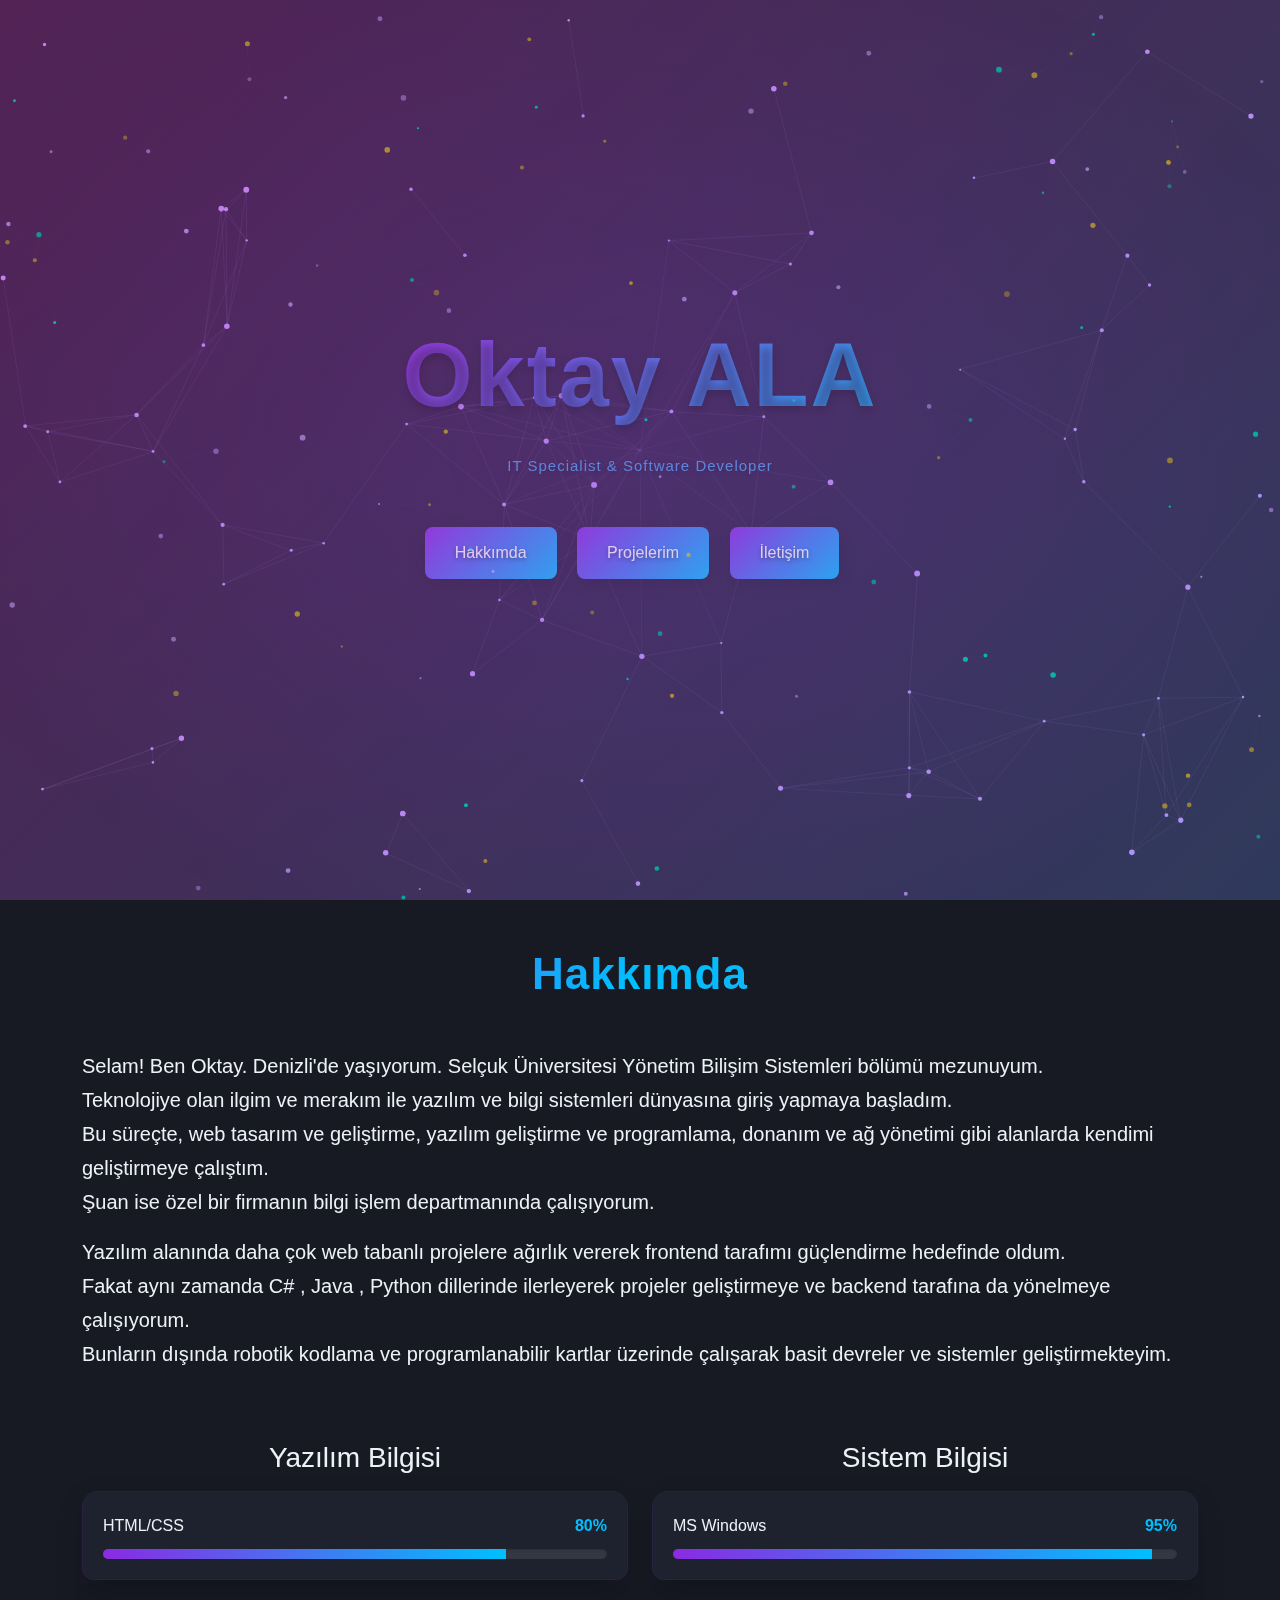
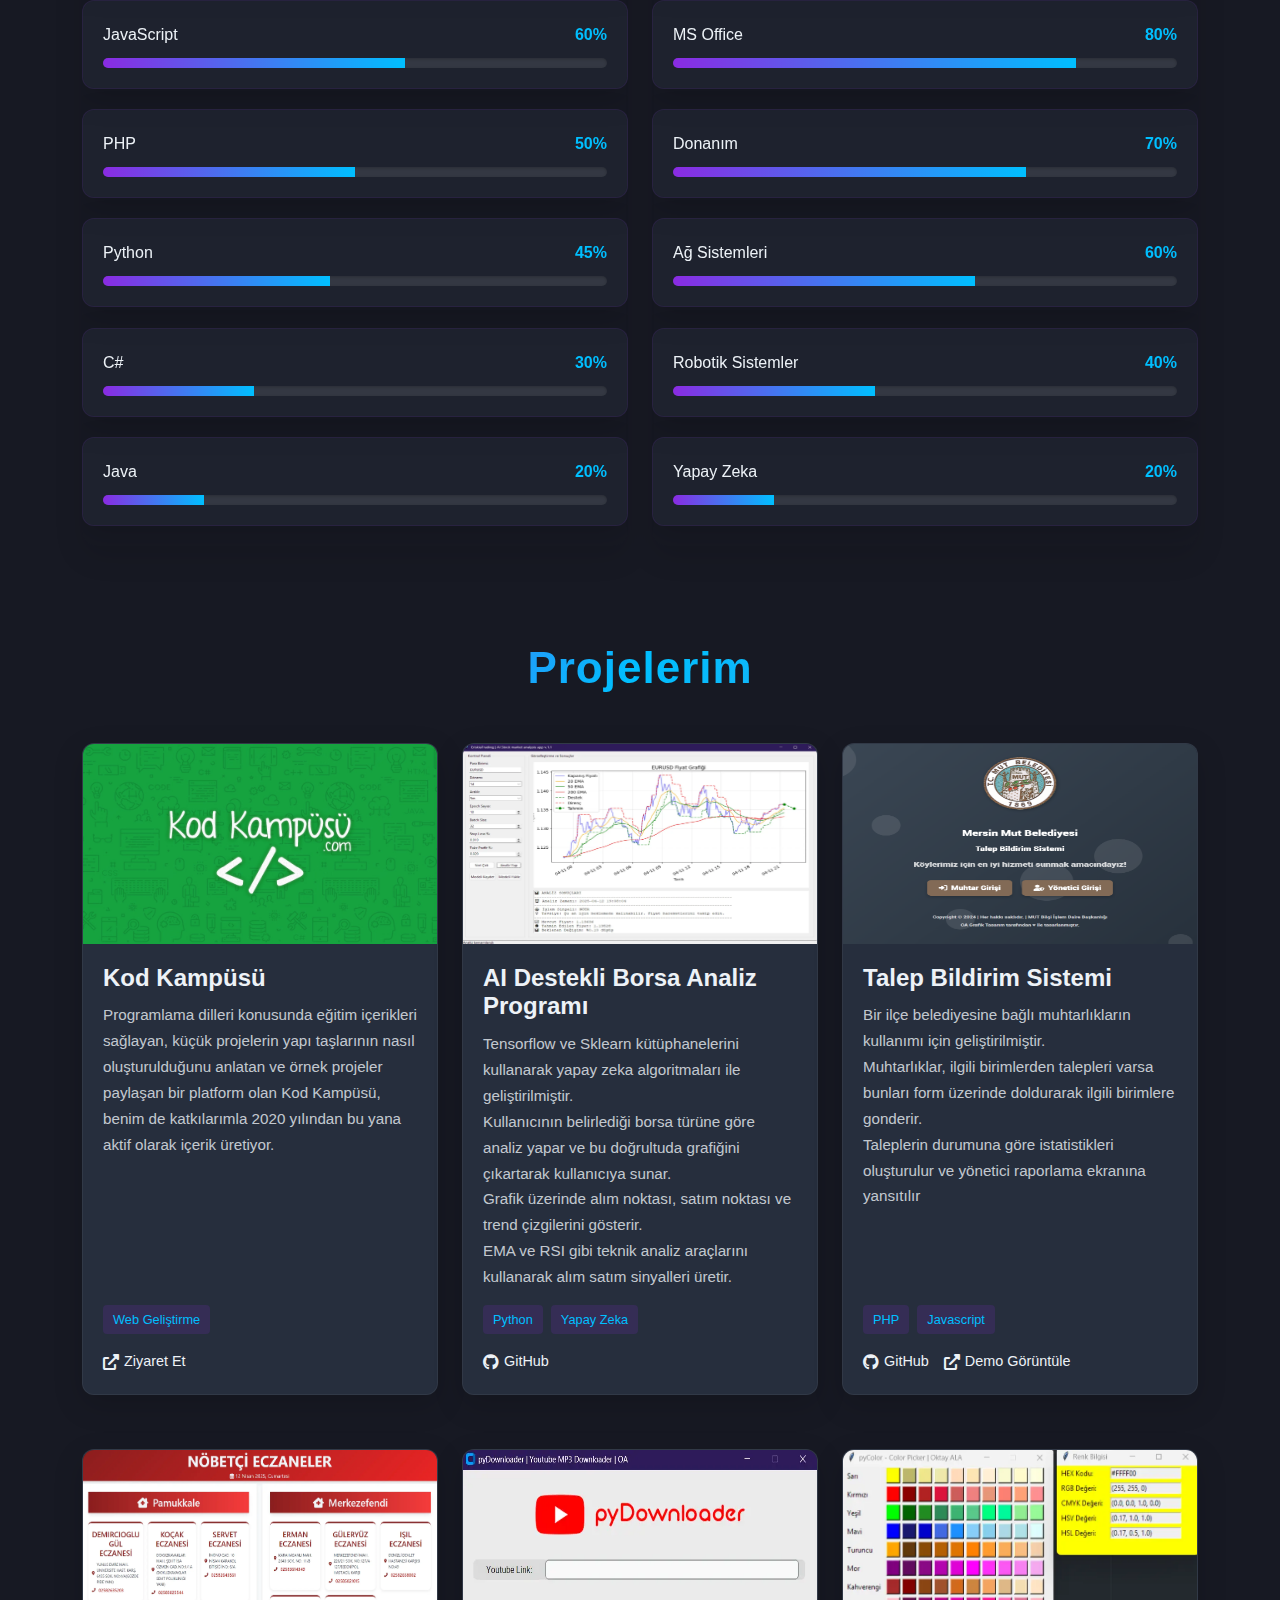
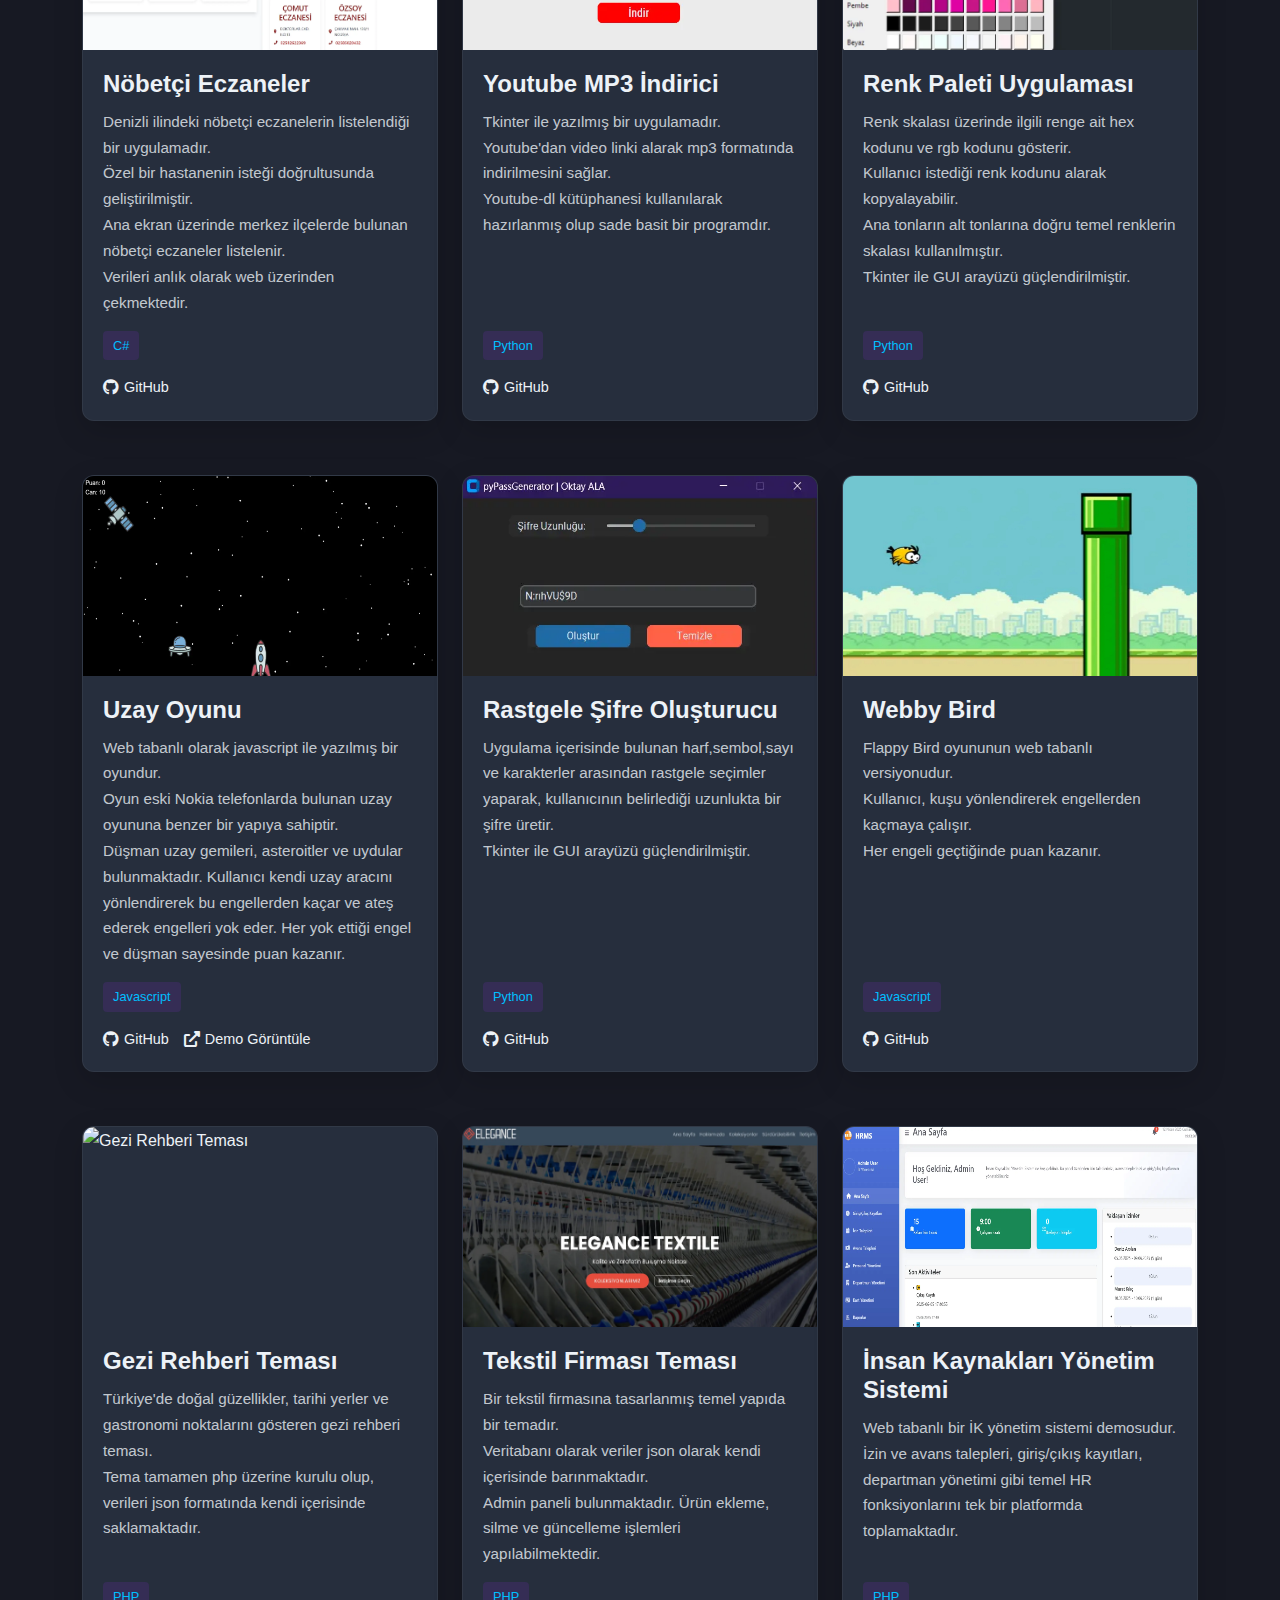
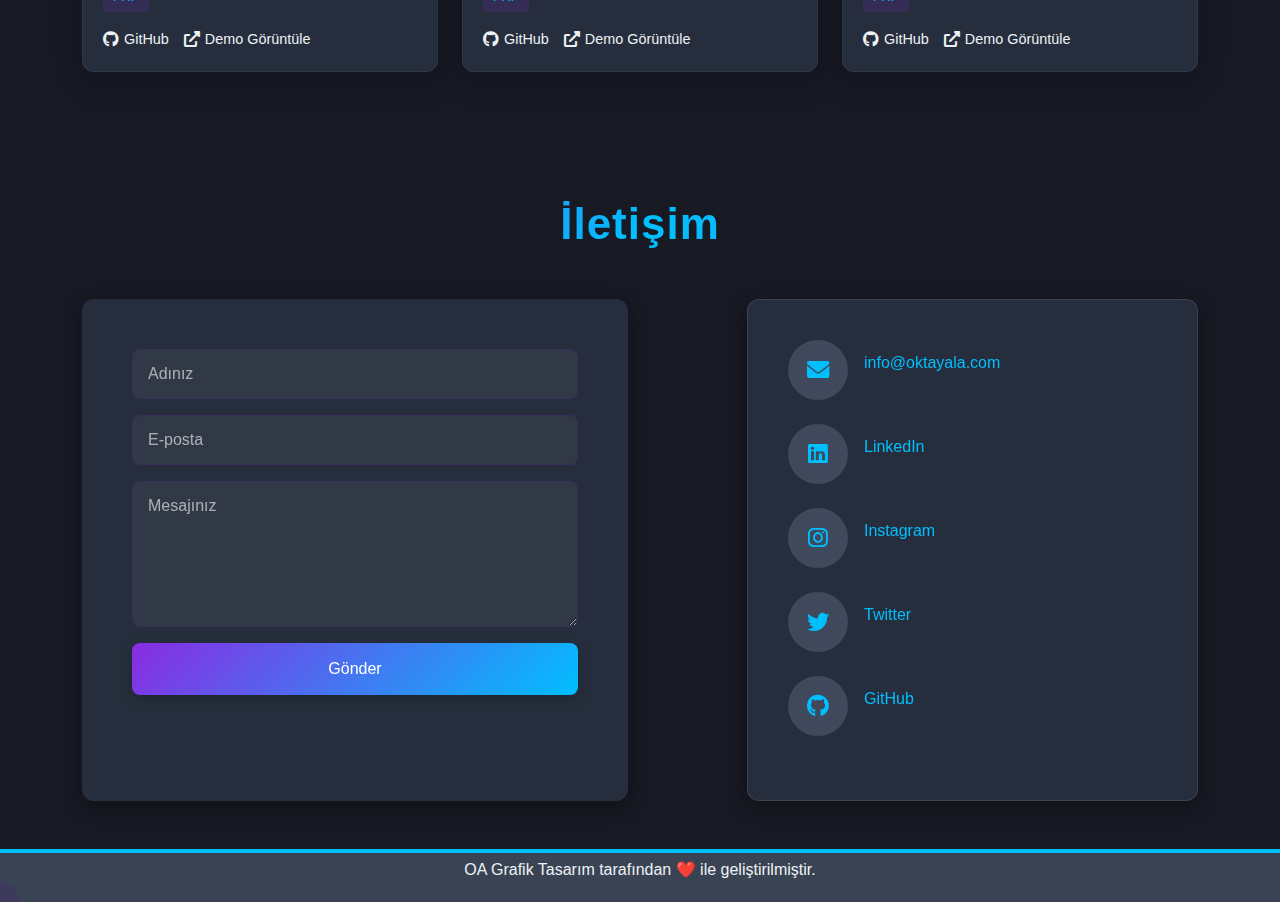
==== commit 8c70211f: "Update index.html" ====
--- a/Web design - personal portfolio/index.html
+++ b/Web design - personal portfolio/index.html
@@ -49,6 +49,7 @@
     HTML, CSS, JavaScript, PHP, Python, C#, Java ve daha fazlası.">
     <meta name="twitter:image" content="https://oktayala.com/assets/preview.jpg"> 
 
+    <!-- JSON-LD -->
     <script type="application/ld+json">
         {
           "@context": "https://schema.org",
@@ -136,9 +137,9 @@
                     <div class="about-content">
                         <p class="lead">
                             Selam! Ben Oktay. Denizli'de yaşıyorum. Selçuk Üniversitesi Yönetim Bilişim Sistemleri bölümü mezunuyum.<br>
-                            Çocukluğumdan beri bilgisayarlarla iç içeyim. Bu yüzden yazılım ve teknolojiye olan ilgim her zaman yüksek oldu.
-                            <br><br>
-                            Amacım kendimi etkili şekilde geliştirmek olmuştur. Bu doğrultuda ilerleyerek BT ve yazılımı bir arada tutarak deneyimler edinmeye çalıştım.<br>
+                            Teknolojiye olan ilgim ve merakım ile yazılım ve bilgi sistemleri dünyasına giriş yapmaya başladım.<br>
+                            Bu süreçte, web tasarım ve geliştirme, yazılım geliştirme ve programlama,
+                            donanım ve ağ yönetimi gibi alanlarda kendimi geliştirmeye çalıştım.<br>
                             Şuan ise özel bir firmanın bilgi işlem departmanında çalışıyorum.
                             </p>
 
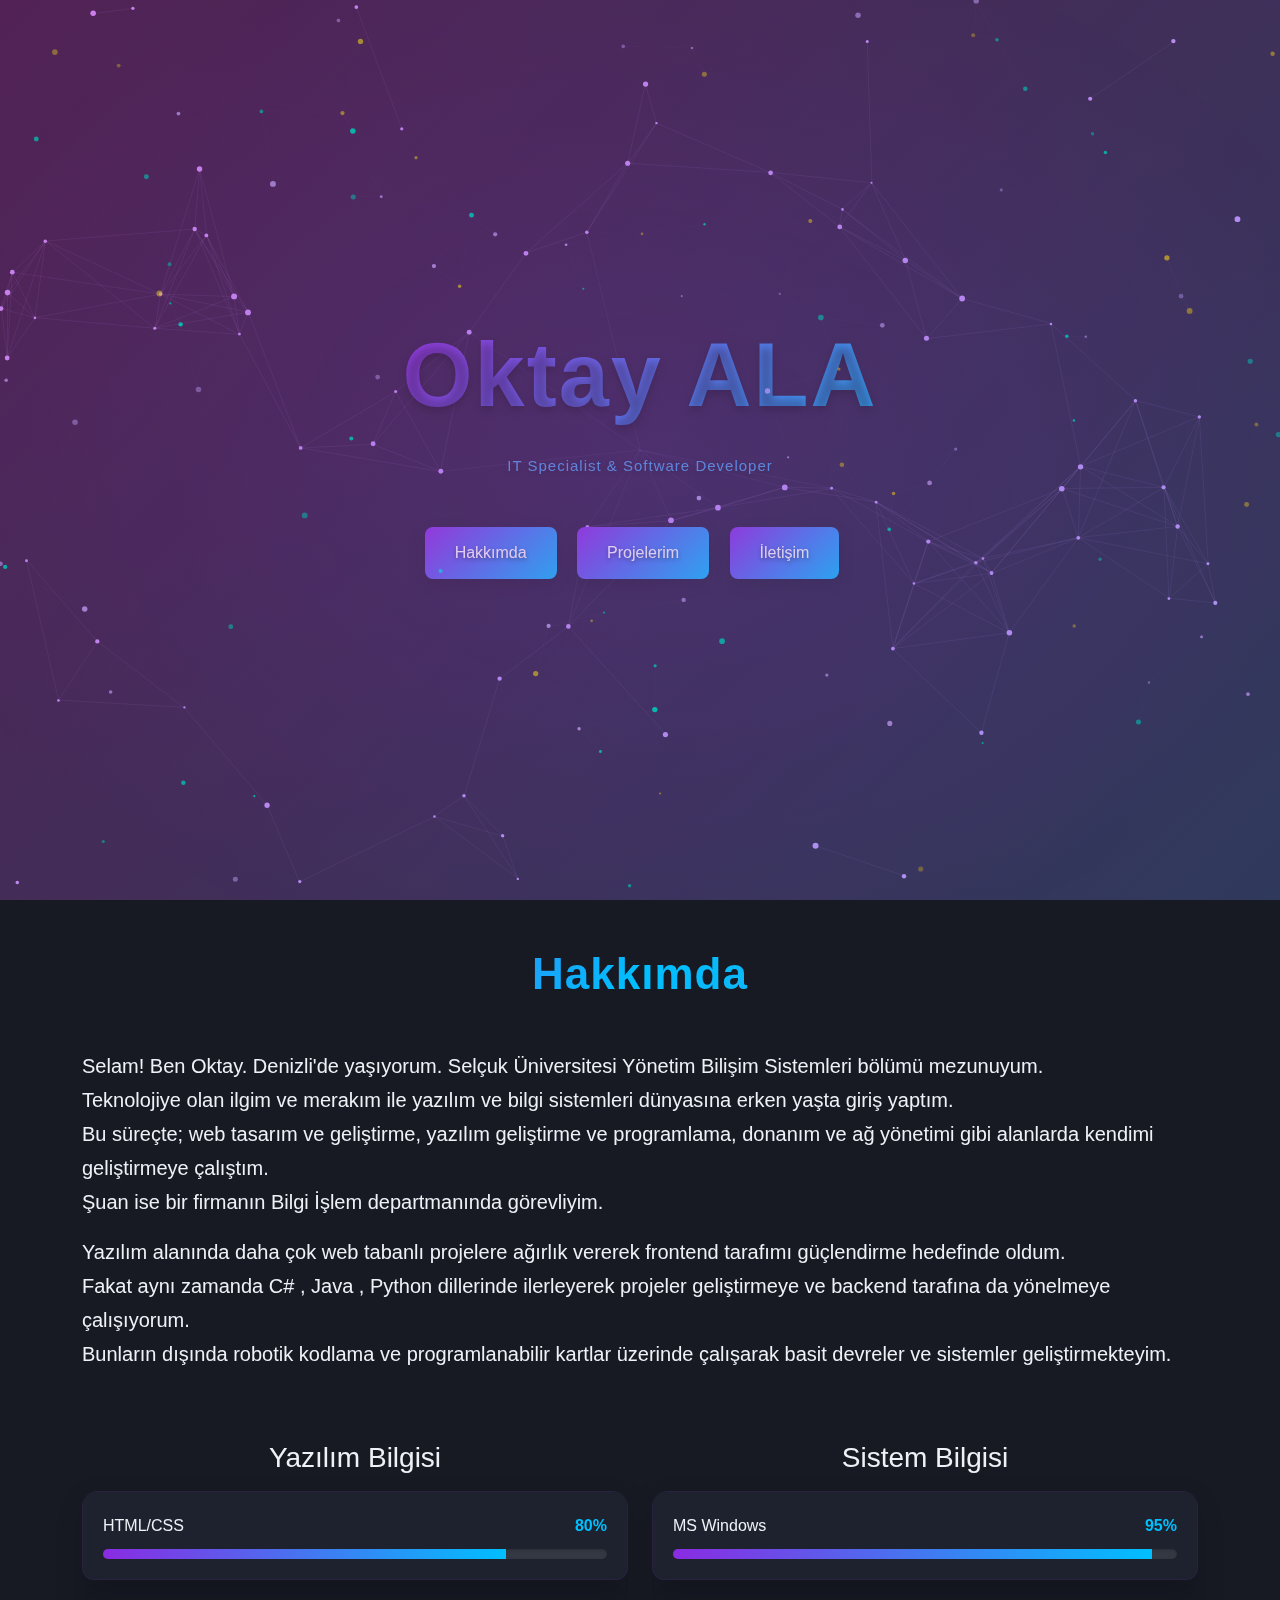
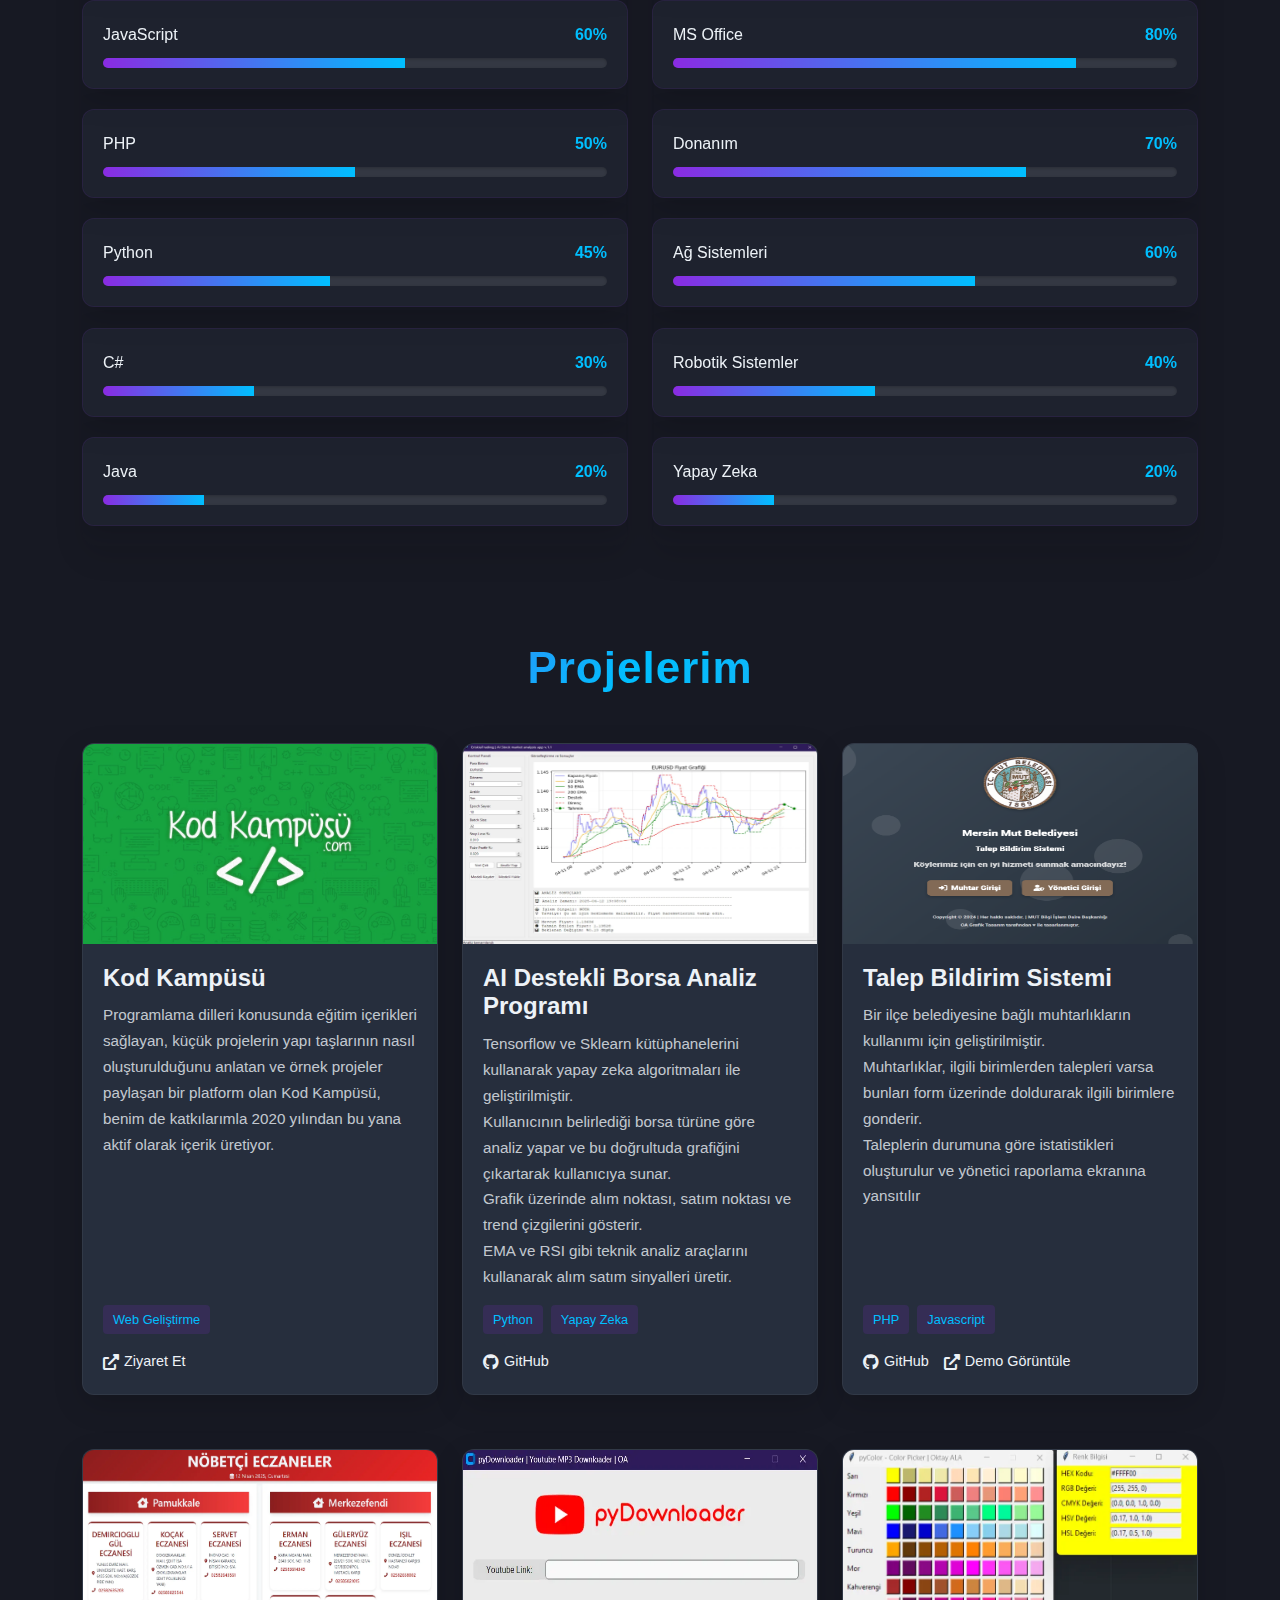
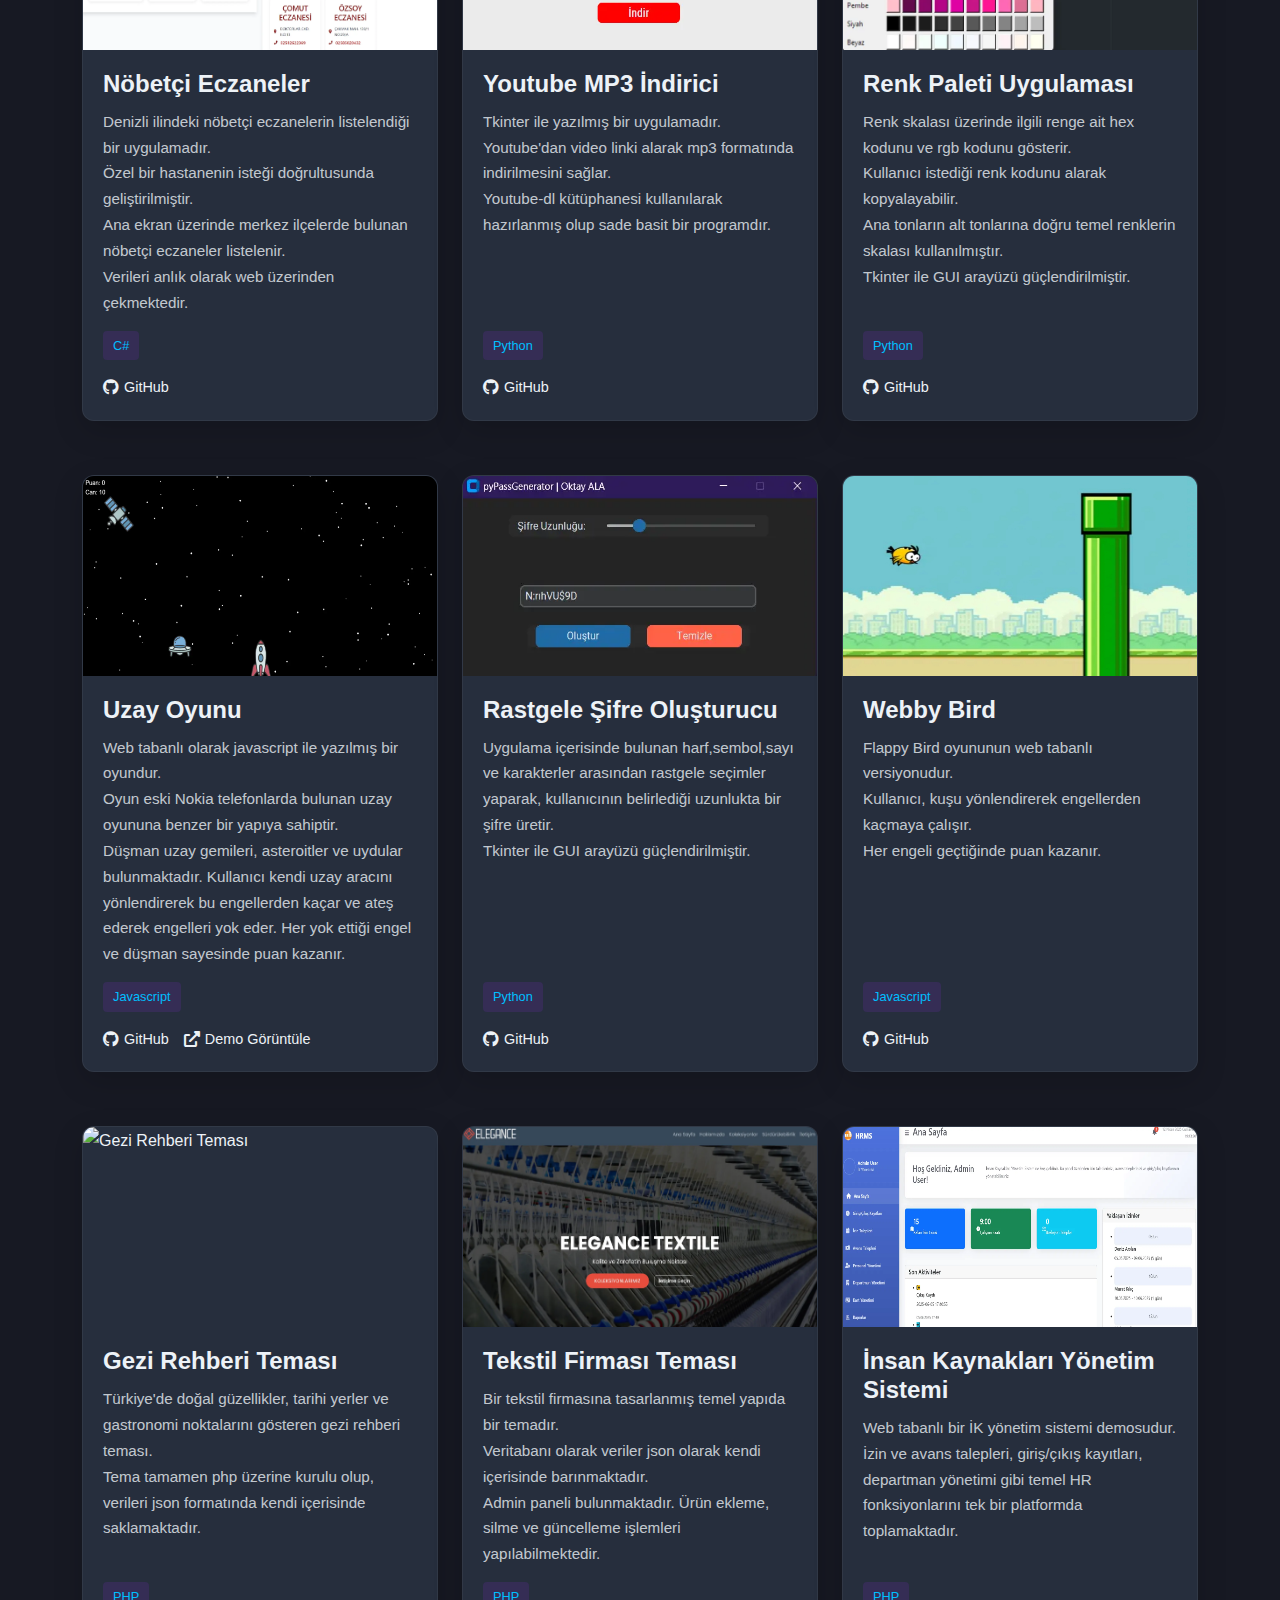
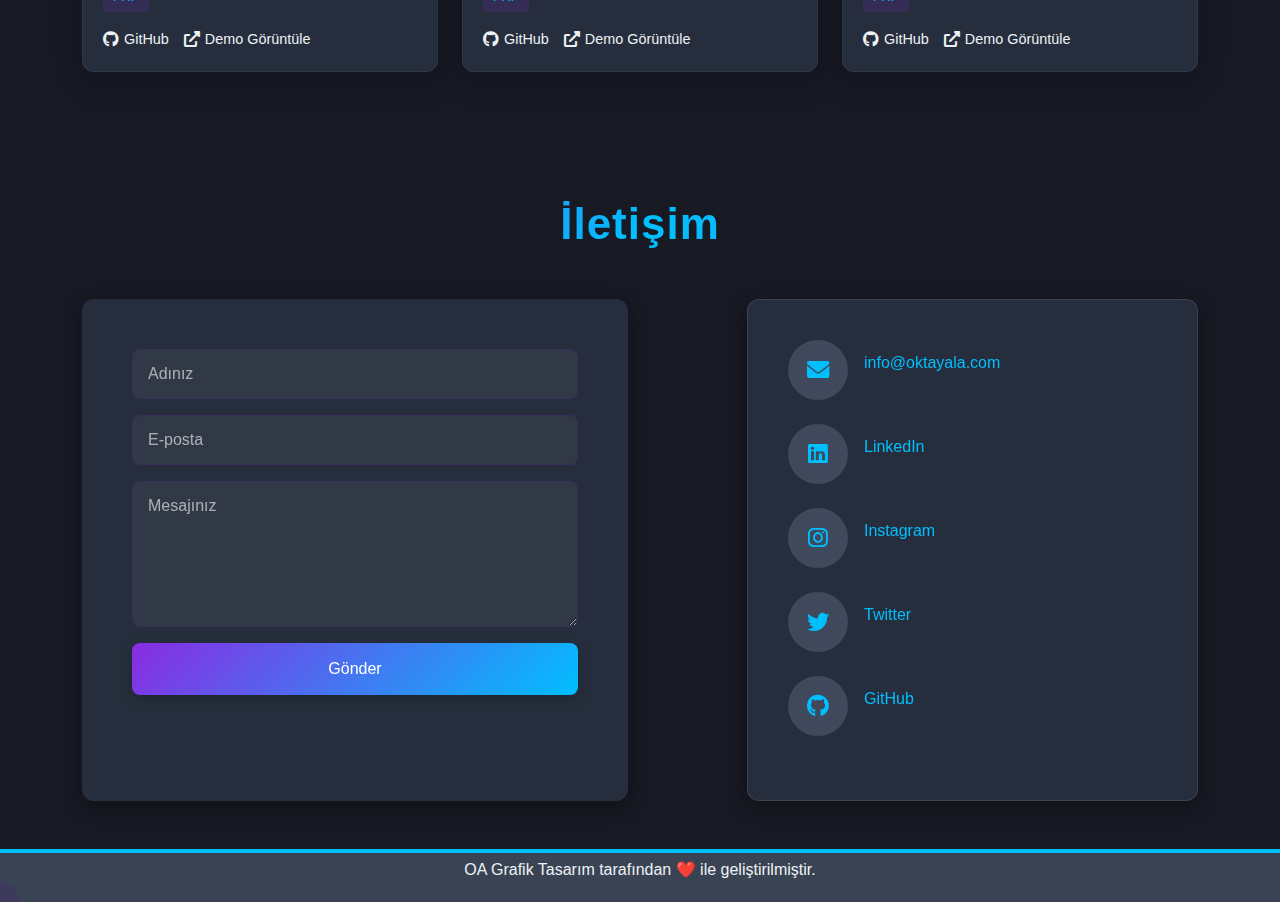
==== commit 02b2c32f: "Update index.html" ====
--- a/Web design - personal portfolio/index.html
+++ b/Web design - personal portfolio/index.html
@@ -137,10 +137,10 @@
                     <div class="about-content">
                         <p class="lead">
                             Selam! Ben Oktay. Denizli'de yaşıyorum. Selçuk Üniversitesi Yönetim Bilişim Sistemleri bölümü mezunuyum.<br>
-                            Teknolojiye olan ilgim ve merakım ile yazılım ve bilgi sistemleri dünyasına giriş yapmaya başladım.<br>
-                            Bu süreçte, web tasarım ve geliştirme, yazılım geliştirme ve programlama,
+                            Teknolojiye olan ilgim ve merakım ile yazılım ve bilgi sistemleri dünyasına erken yaşta giriş yaptım.<br>
+                            Bu süreçte; web tasarım ve geliştirme, yazılım geliştirme ve programlama,
                             donanım ve ağ yönetimi gibi alanlarda kendimi geliştirmeye çalıştım.<br>
-                            Şuan ise özel bir firmanın bilgi işlem departmanında çalışıyorum.
+                            Şuan ise bir firmanın Bilgi İşlem departmanında görevliyim.
                             </p>
 
                         <p class="lead">
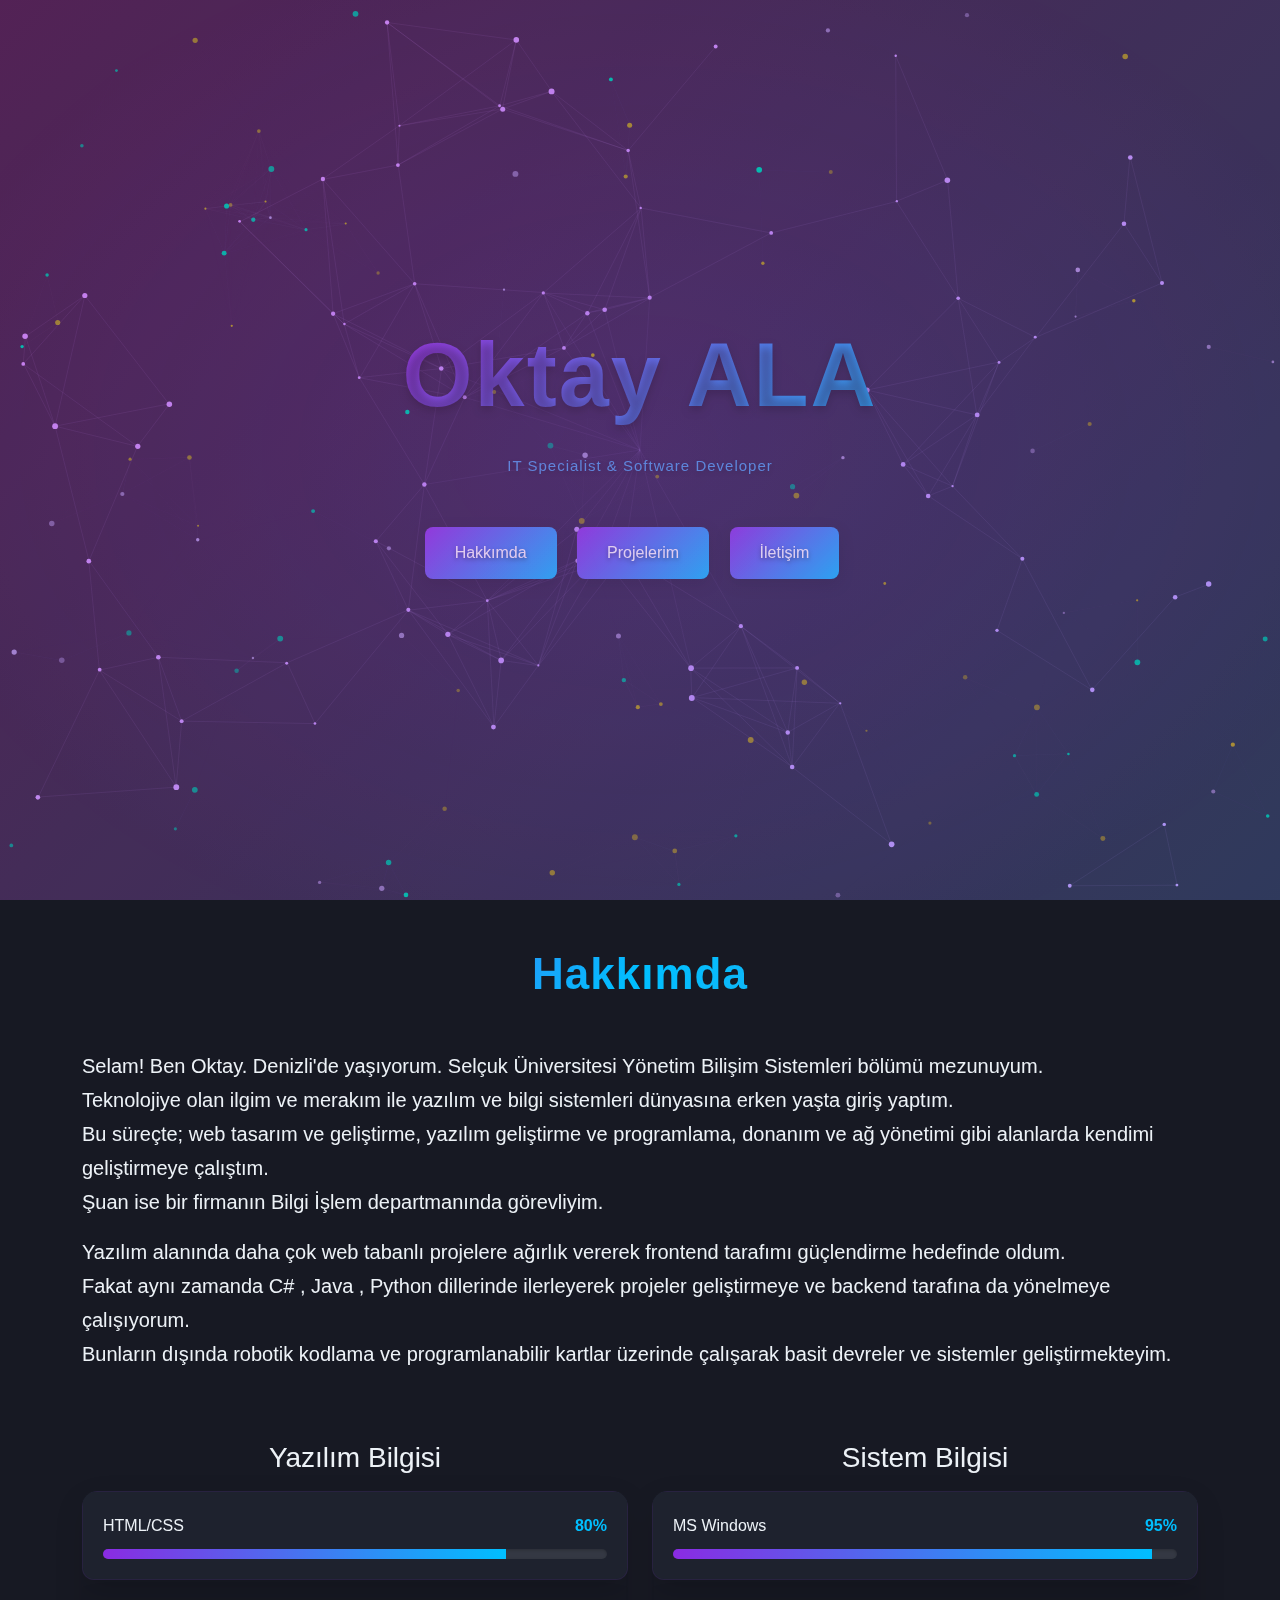
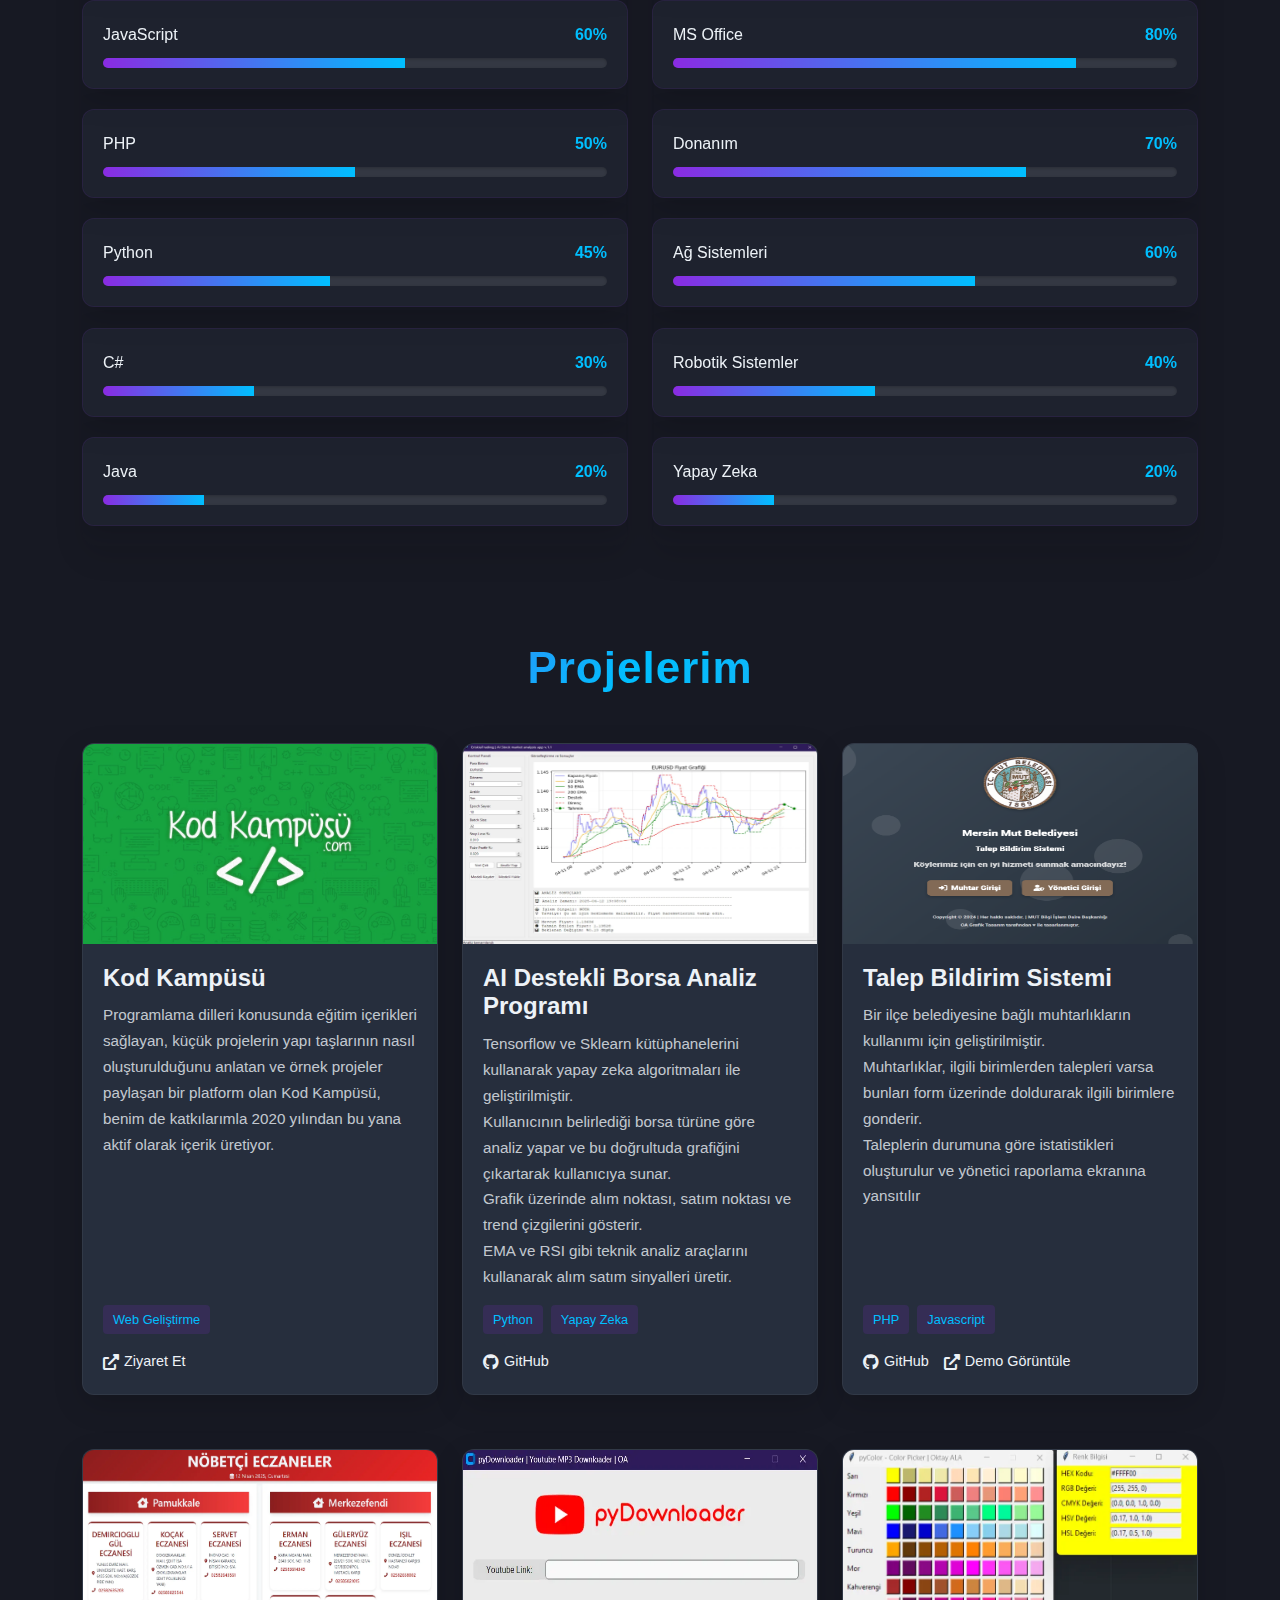
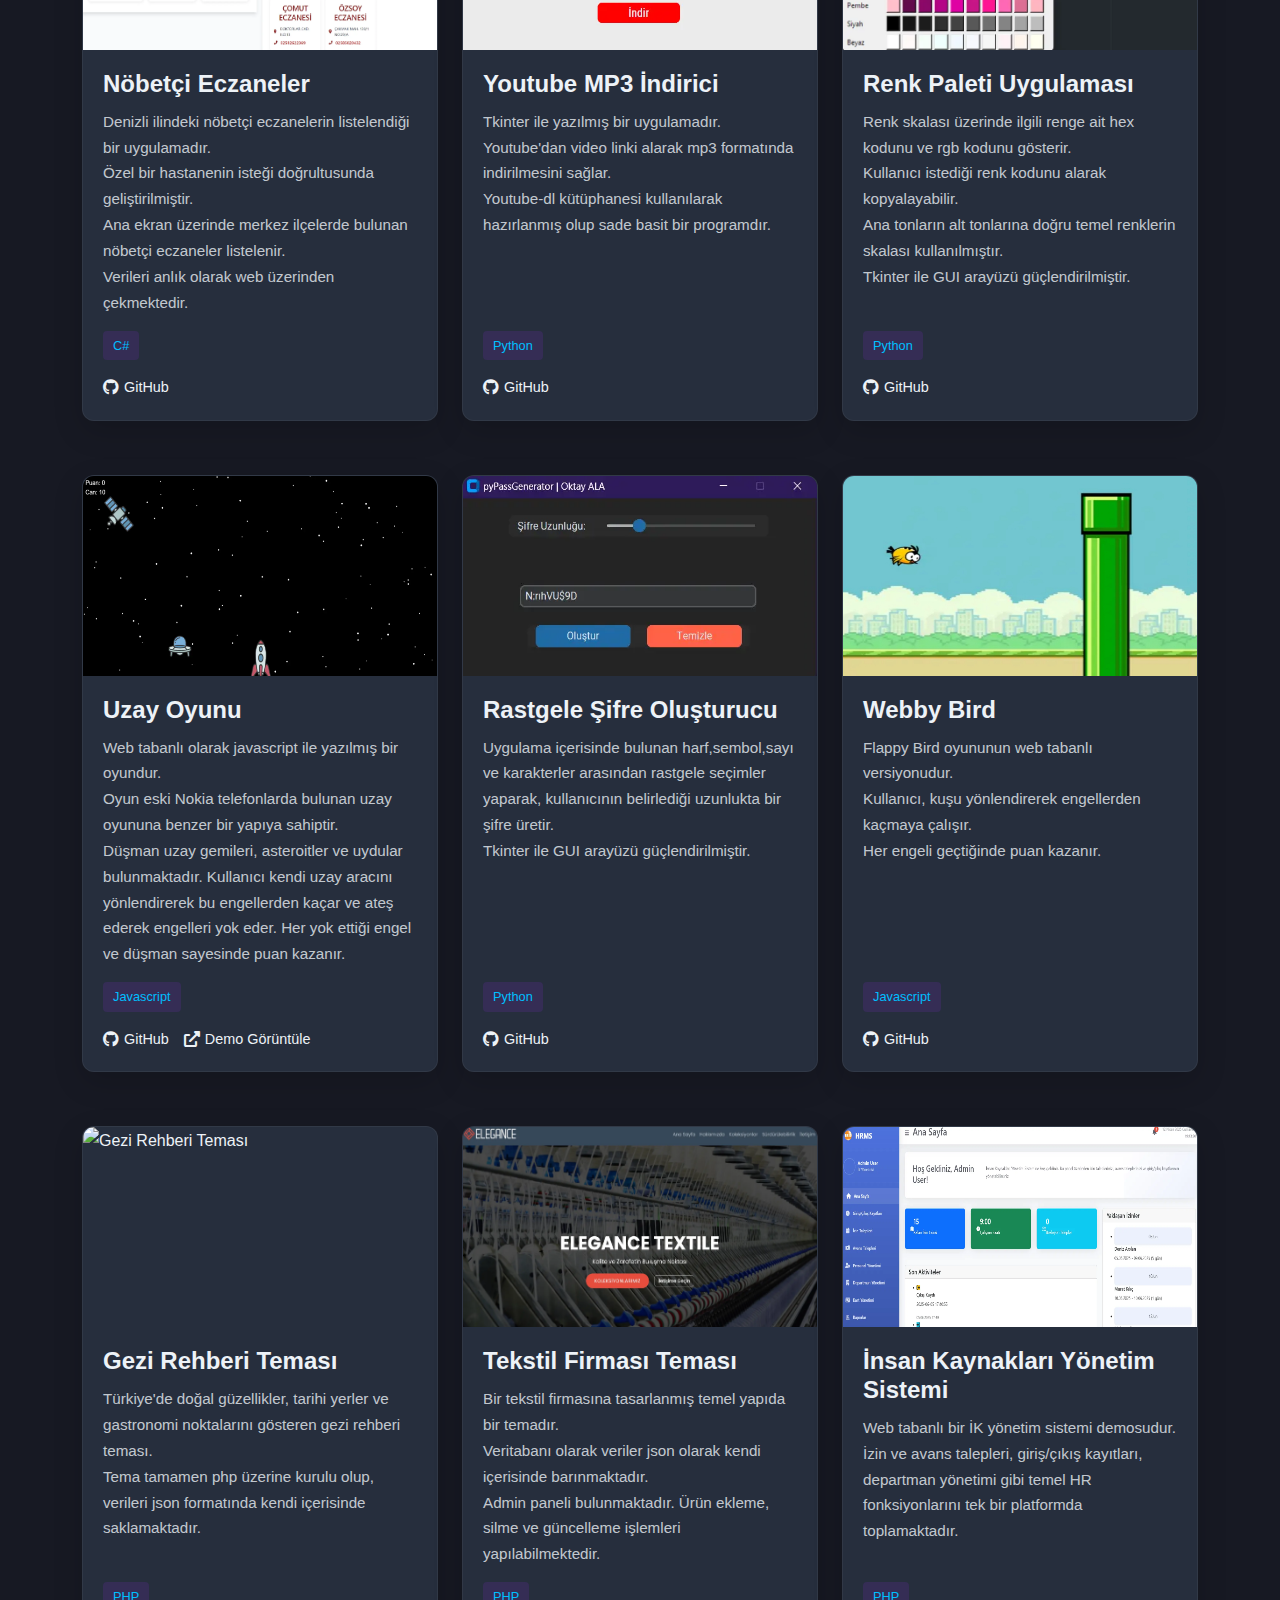
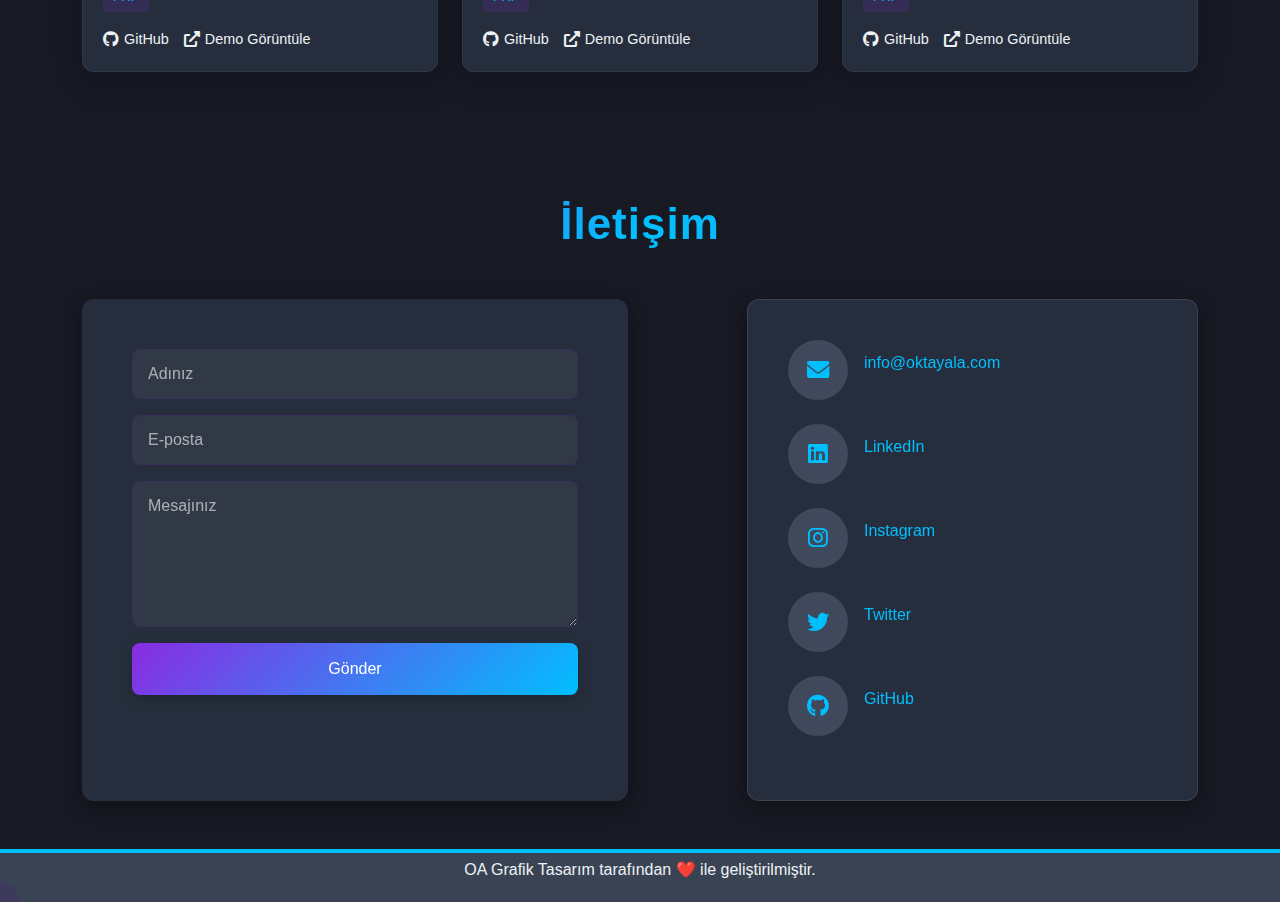
==== commit 566e60c7: "Update index.html" ====
--- a/Web design - personal portfolio/index.html
+++ b/Web design - personal portfolio/index.html
@@ -100,6 +100,17 @@
     <link rel="stylesheet" href="css/projects.css"> <!-- Projeler bölümü için CSS dosyası -->
     <link rel="stylesheet" href="https://cdnjs.cloudflare.com/ajax/libs/font-awesome/6.0.0/css/all.min.css"> <!-- Font Awesome için CSS dosyası -->
     <link rel="stylesheet" href="https://cdnjs.cloudflare.com/ajax/libs/aos/2.3.4/aos.css"> <!-- AOS için CSS dosyası -->
+
+    <!-- JavaScript dosyaları -->
+    <script src="https://cdn.jsdelivr.net/npm/bootstrap@5.3.0/dist/js/bootstrap.bundle.min.js"></script> <!-- Bootstrap'in JavaScript dosyası -->
+    <script src="https://cdnjs.cloudflare.com/ajax/libs/aos/2.3.4/aos.js"></script> <!-- AOS için JavaScript dosyası -->
+    <script src="js/particles.js"></script> <!-- Partikül efektleri için JavaScript dosyası -->
+    <script src="js/enhanced-particles.js"></script> <!-- Partikül efektleri için JavaScript dosyası -->
+    <script src="js/main.js"></script> <!-- Ana JavaScript dosyası -->
+    <script src="js/enhanced-main.js"></script> <!-- Ana JavaScript dosyası -->
+    <script src="js/text-animation.js"></script> <!-- Yazı animasyonları için JavaScript dosyası -->
+    <script src="js/dynamic-interactions.js"></script> <!-- Dinamik etkileşimler için JavaScript dosyası -->
+
 </head>
 
 <!-- Hero bölümü -->
@@ -682,20 +693,12 @@
         </div>
     </div>
 
+
+</body>
+
     <!-- Footer -->
     <footer>
         <p>OA Grafik Tasarım tarafından ❤️ ile geliştirilmiştir.</p>
     </footer>
 
-    <!-- JavaScript dosyaları -->
-    <script src="https://cdn.jsdelivr.net/npm/bootstrap@5.3.0/dist/js/bootstrap.bundle.min.js"></script> <!-- Bootstrap'in JavaScript dosyası -->
-    <script src="https://cdnjs.cloudflare.com/ajax/libs/aos/2.3.4/aos.js"></script> <!-- AOS için JavaScript dosyası -->
-    <script src="js/particles.js"></script> <!-- Partikül efektleri için JavaScript dosyası -->
-    <script src="js/enhanced-particles.js"></script> <!-- Partikül efektleri için JavaScript dosyası -->
-    <script src="js/main.js"></script> <!-- Ana JavaScript dosyası -->
-    <script src="js/enhanced-main.js"></script> <!-- Ana JavaScript dosyası -->
-    <script src="js/text-animation.js"></script> <!-- Yazı animasyonları için JavaScript dosyası -->
-    <script src="js/dynamic-interactions.js"></script> <!-- Dinamik etkileşimler için JavaScript dosyası -->
-</body>
-
 </html>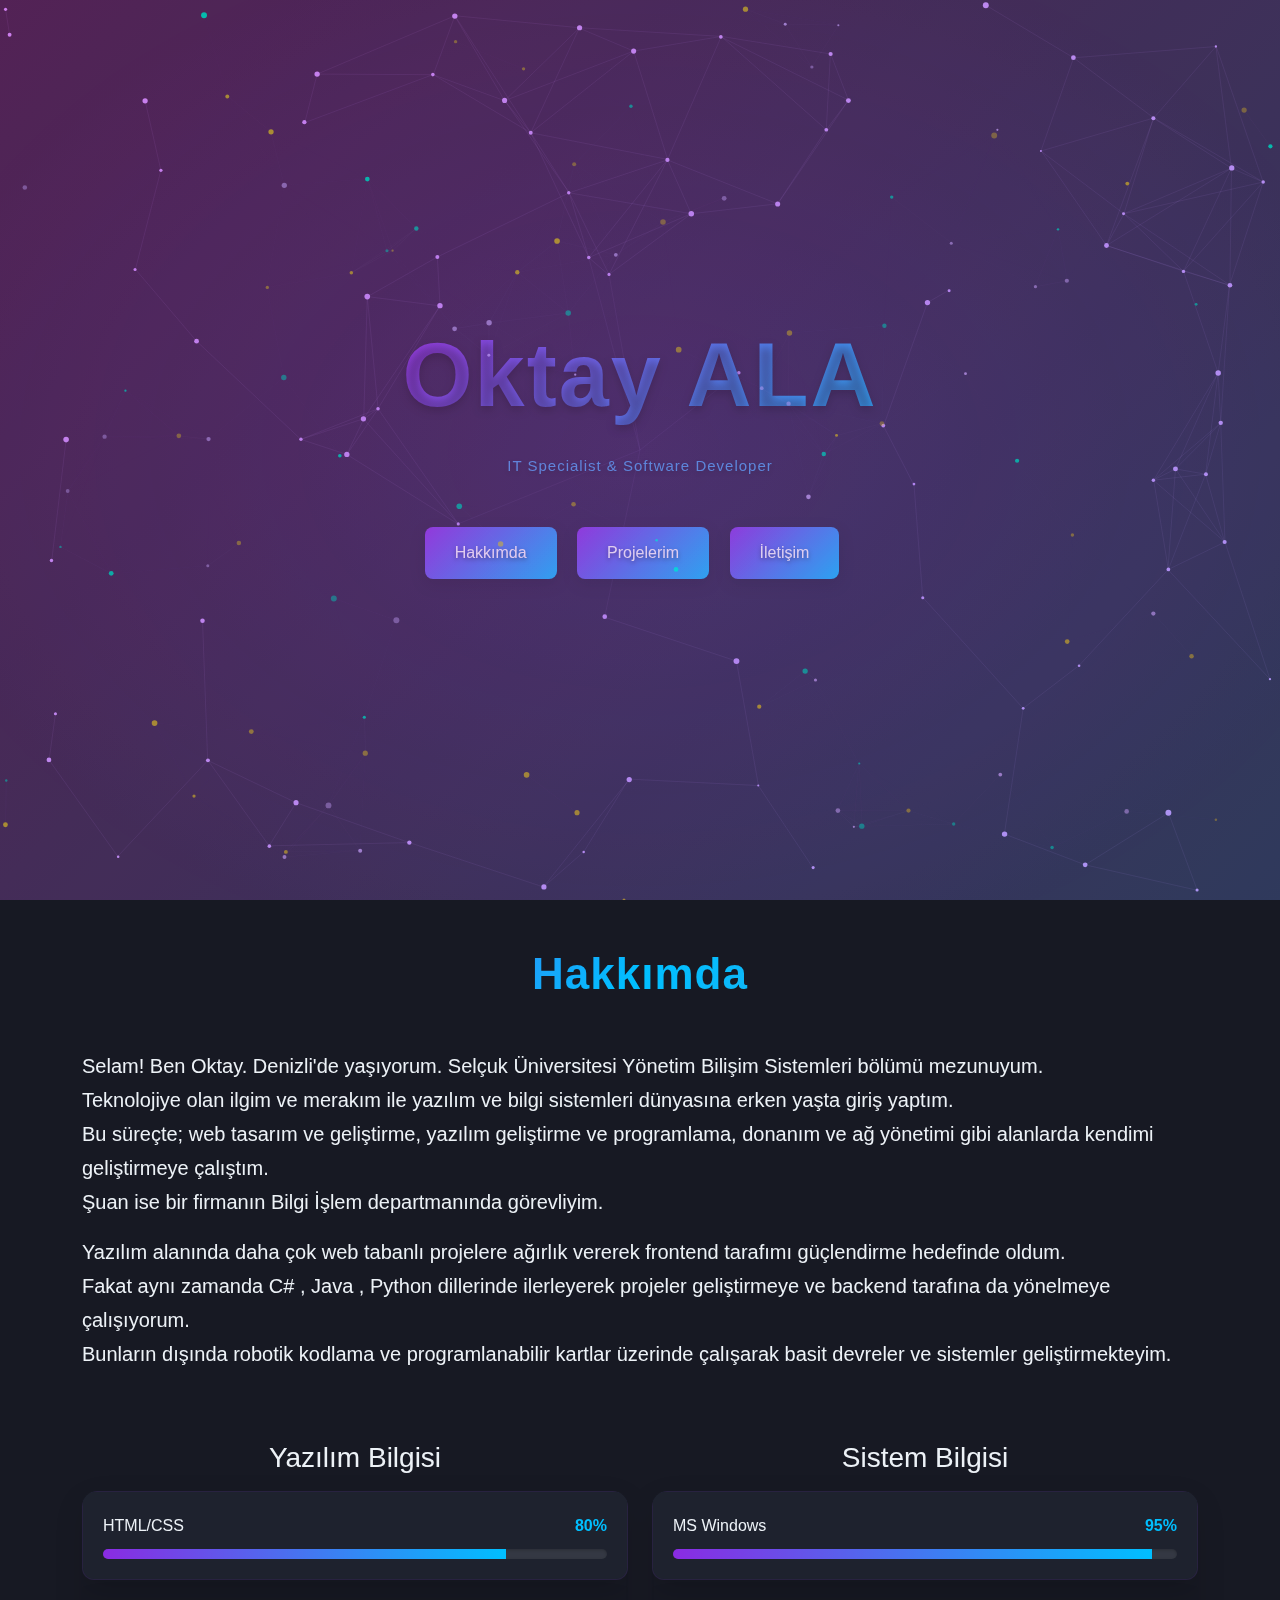
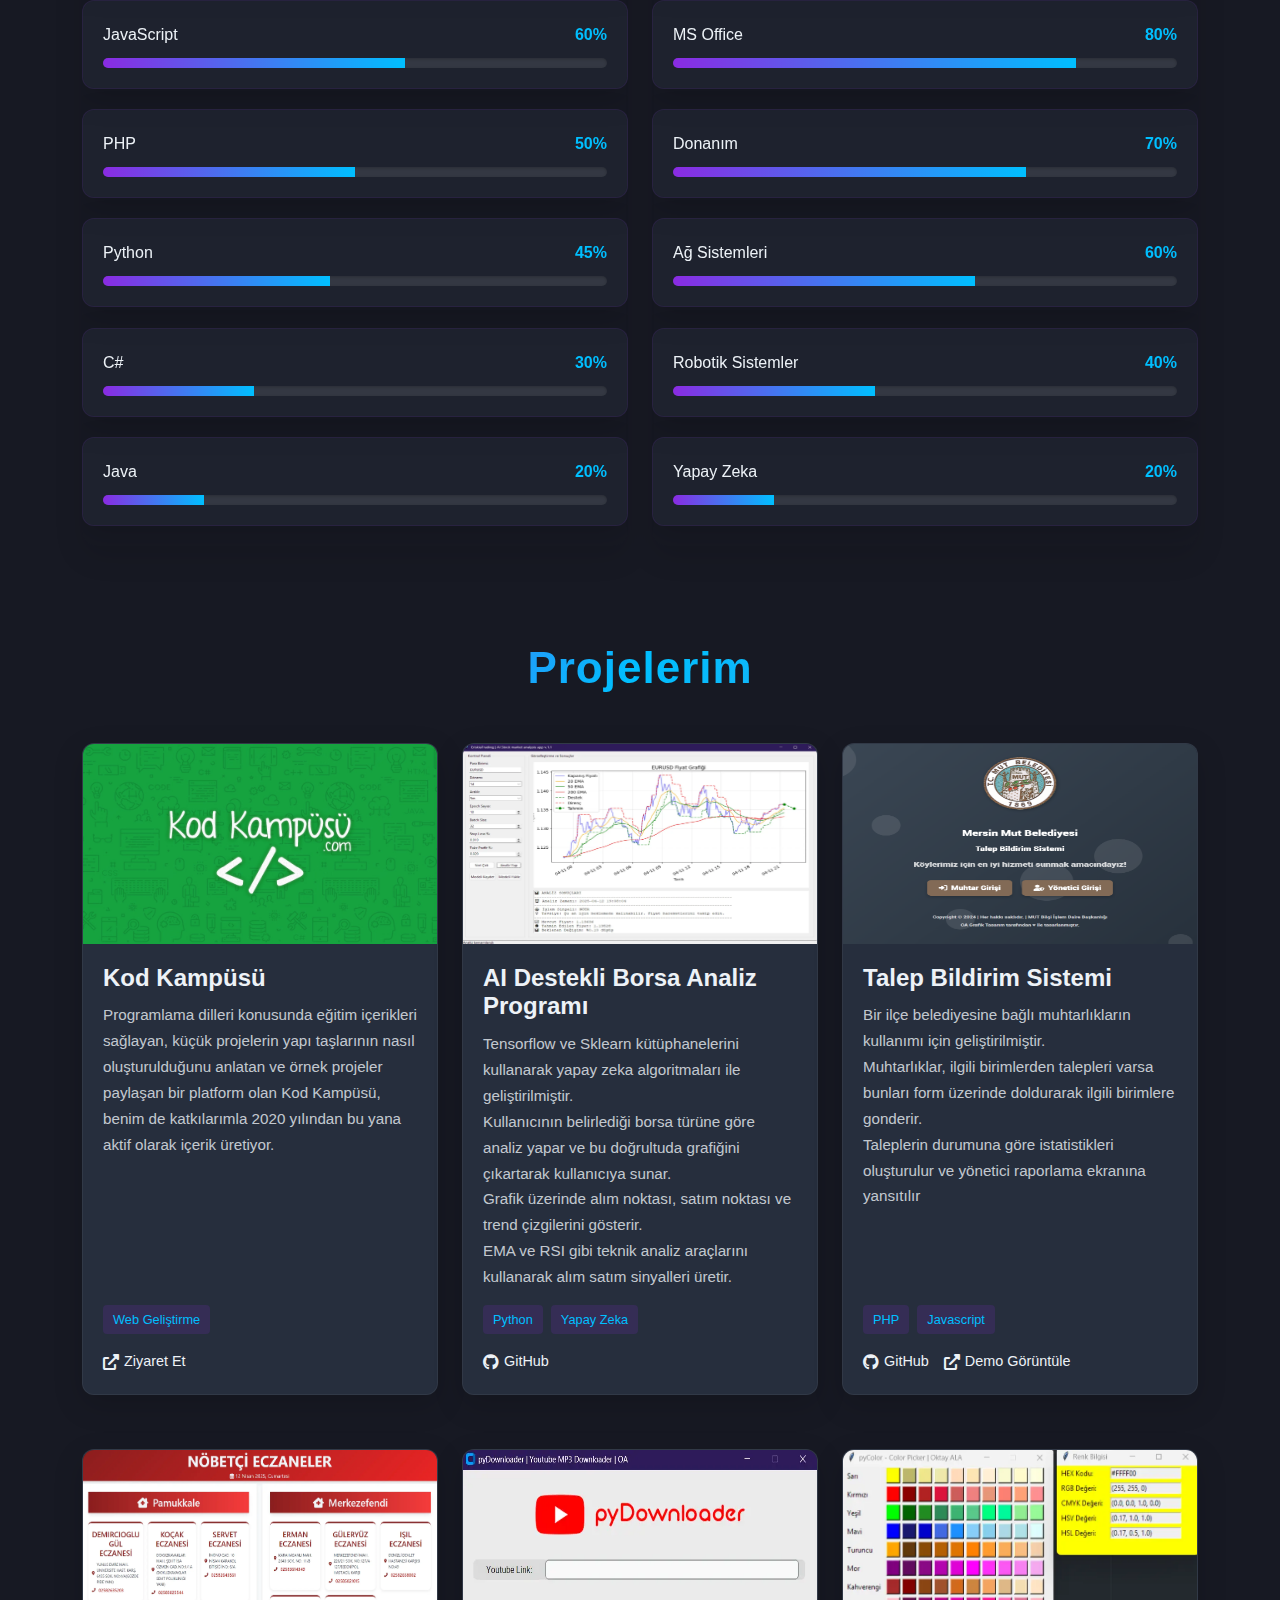
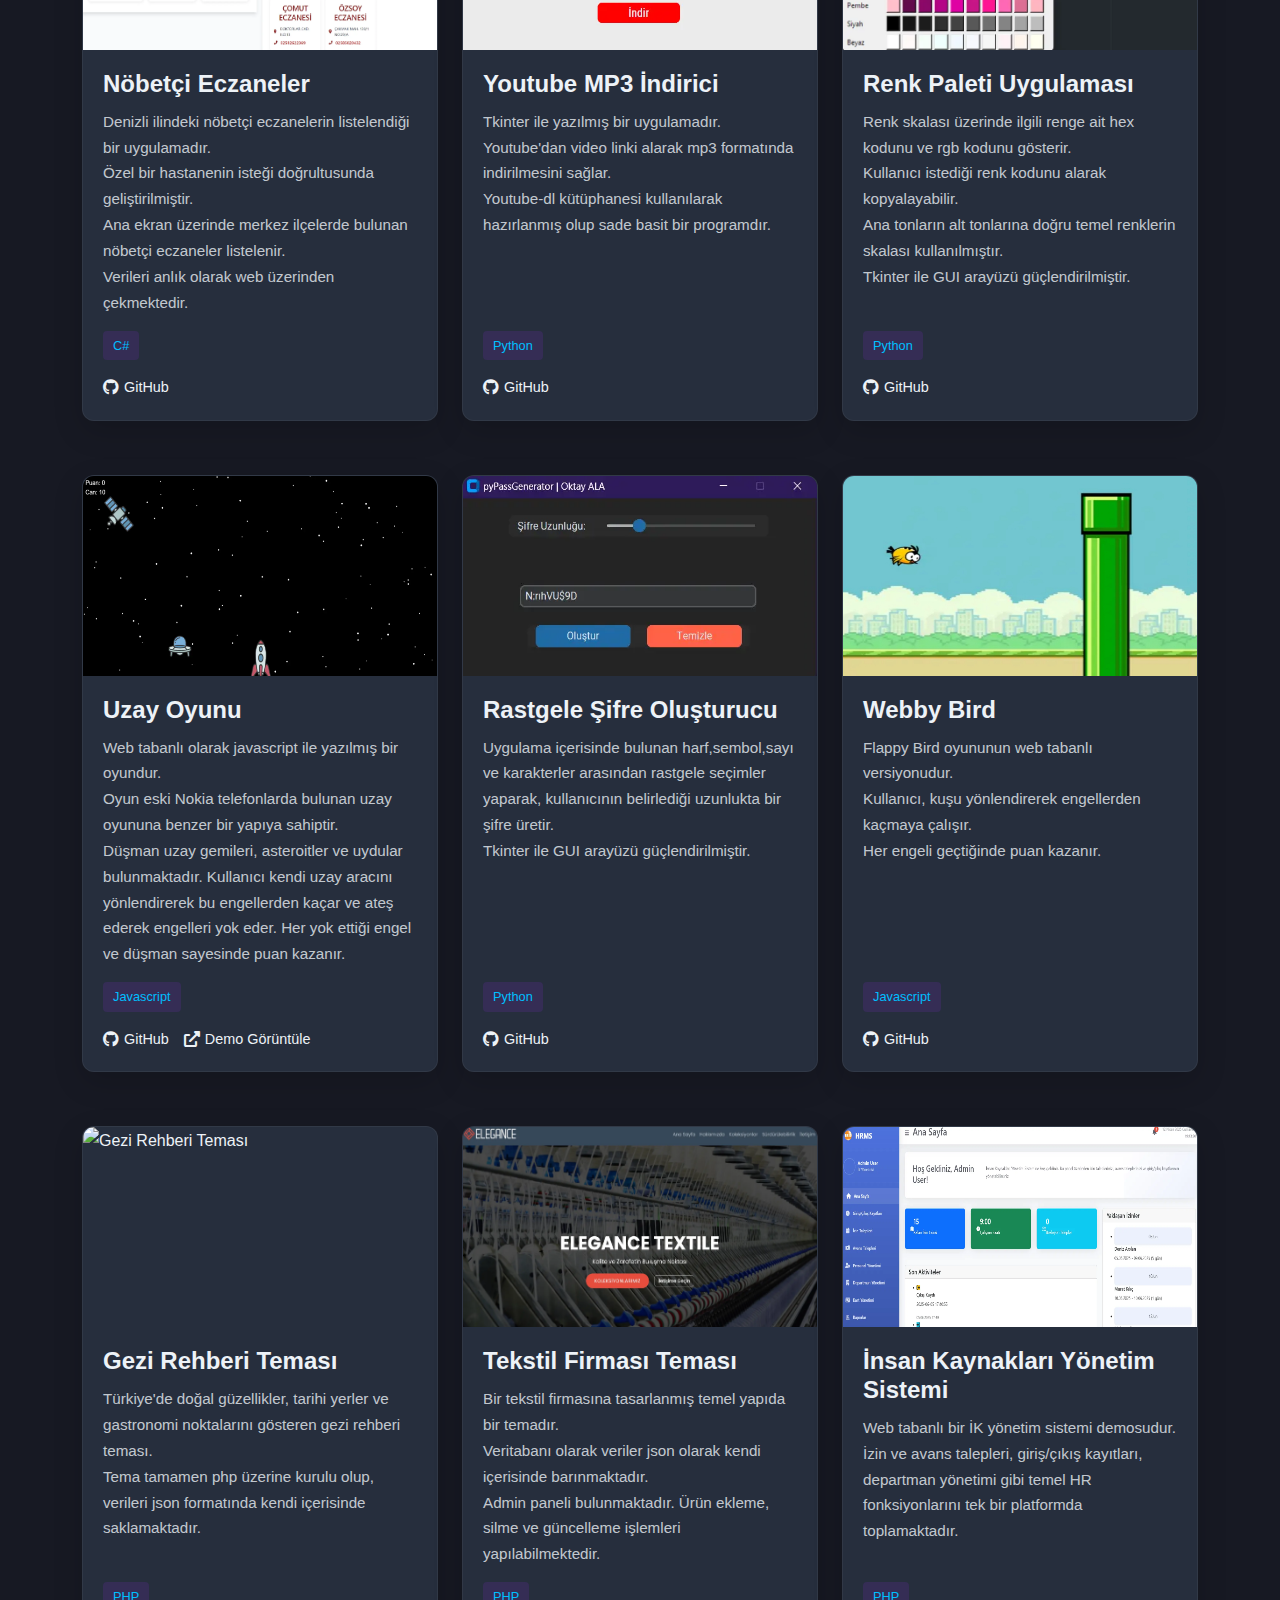
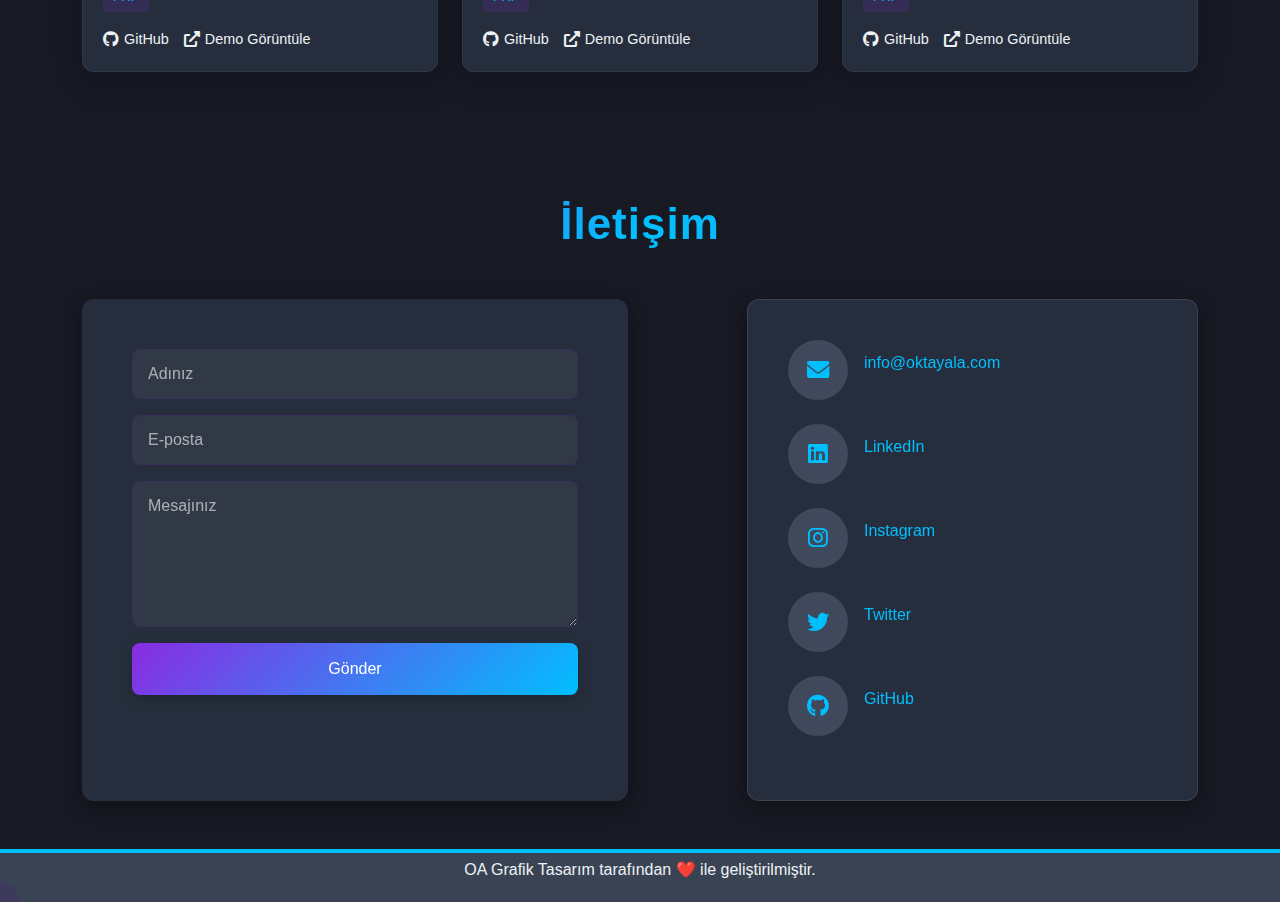
==== commit e4f4d0ec: "Update index.html" ====
--- a/Web design - personal portfolio/index.html
+++ b/Web design - personal portfolio/index.html
@@ -85,7 +85,7 @@
             }
           ],
           "knowsAbout": ["HTML", "CSS", "JavaScript", "PHP", "Python", "C#", "Java", "Web Development", "IT", "Network Systems"],
-          "description": "Oktay Ala'nın kişisel web sitesi. Yazılım, web tasarım ve IT üzerine projeler ve teknik içerikler sunar."
+          "description": "Oktay Ala - Yazılım geliştirici ve IT uzmanı. HTML, CSS, JavaScript, PHP ve Python üzerine özgün projeler ve daha fazlası web sitemde."
         }
         </script>
 
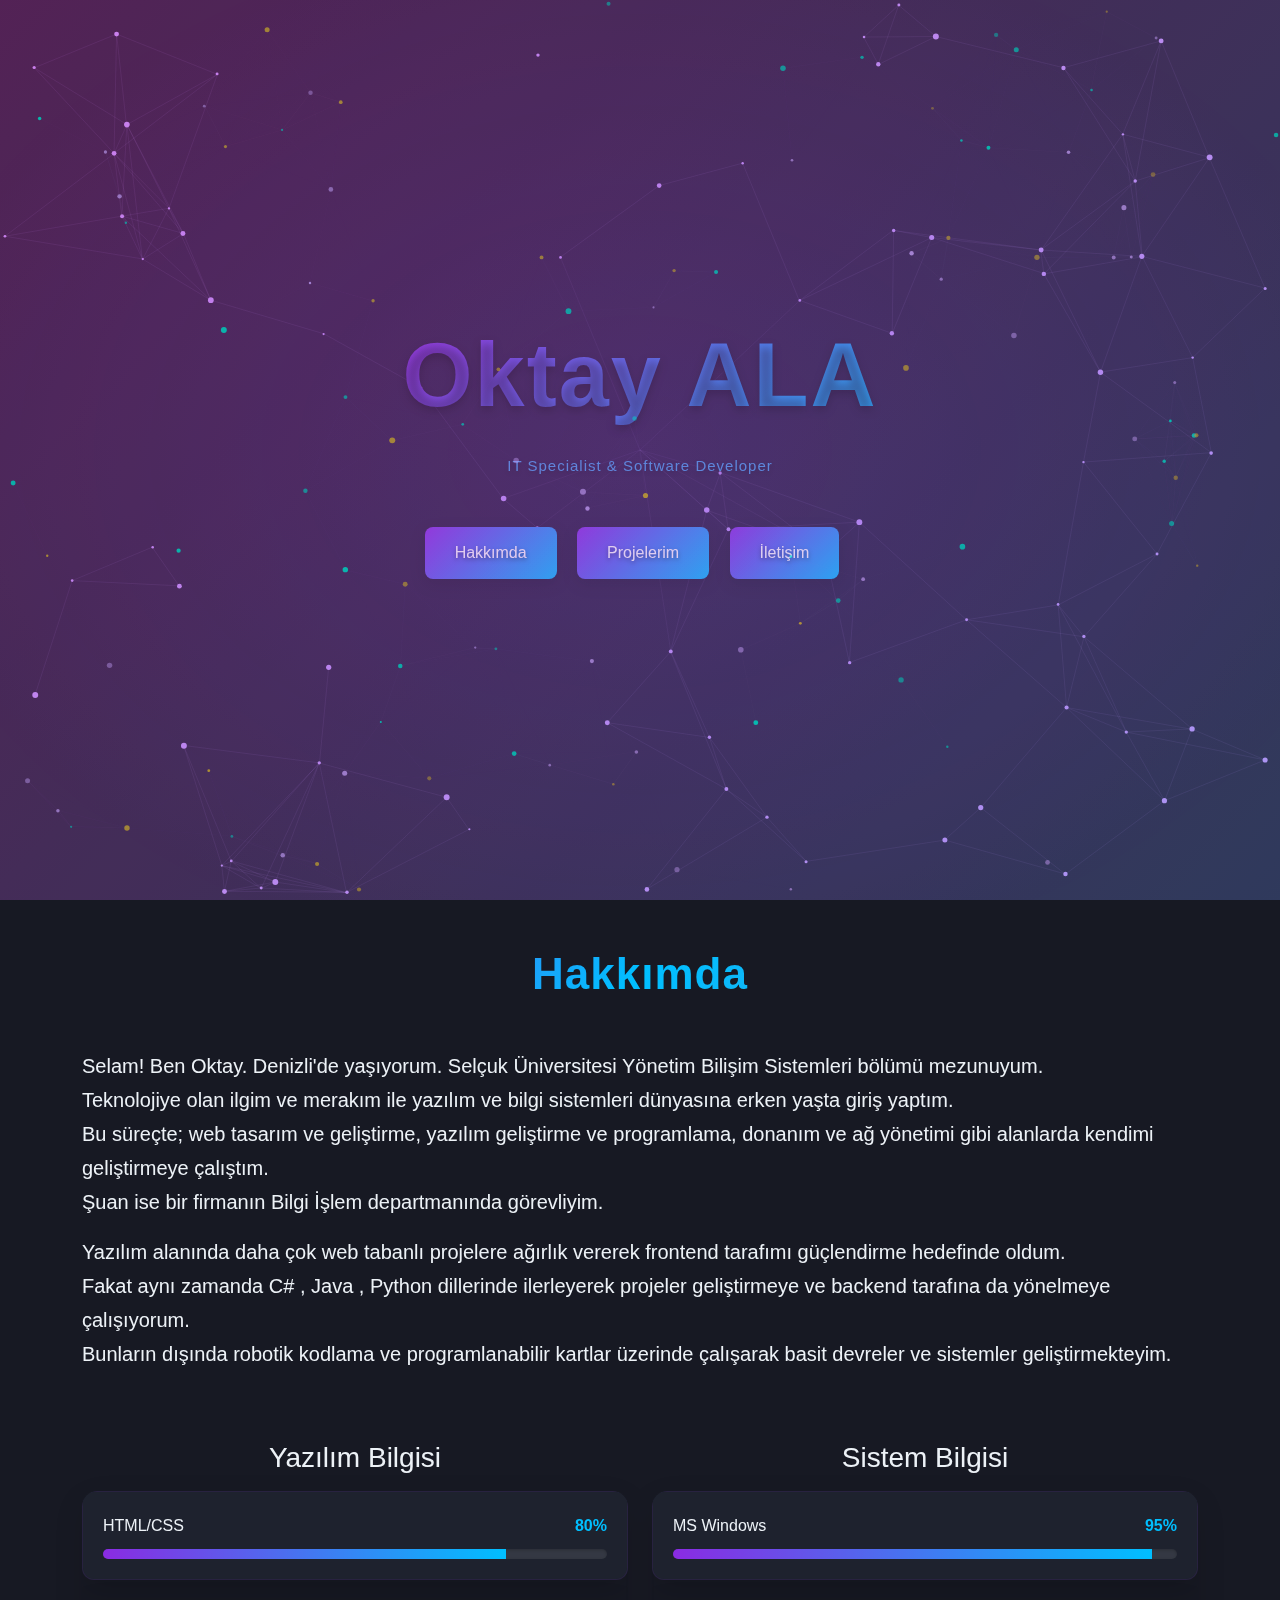
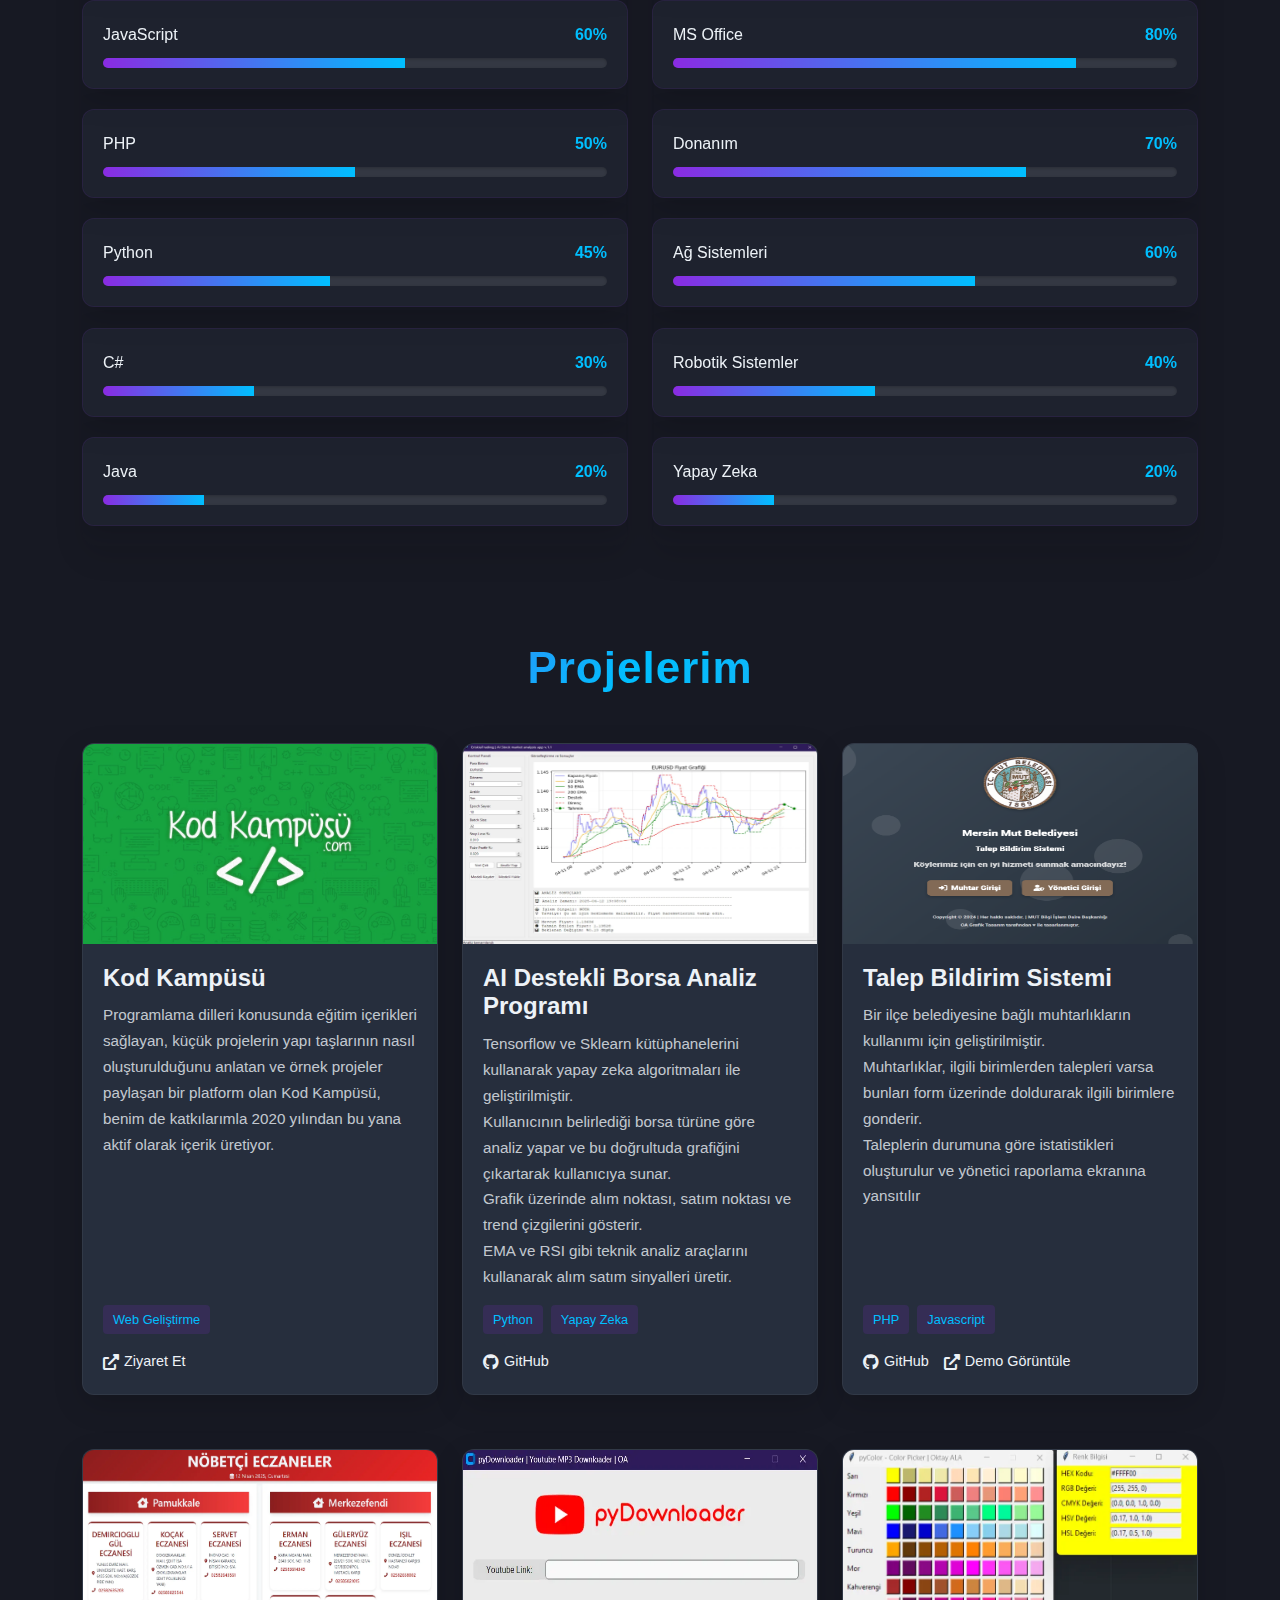
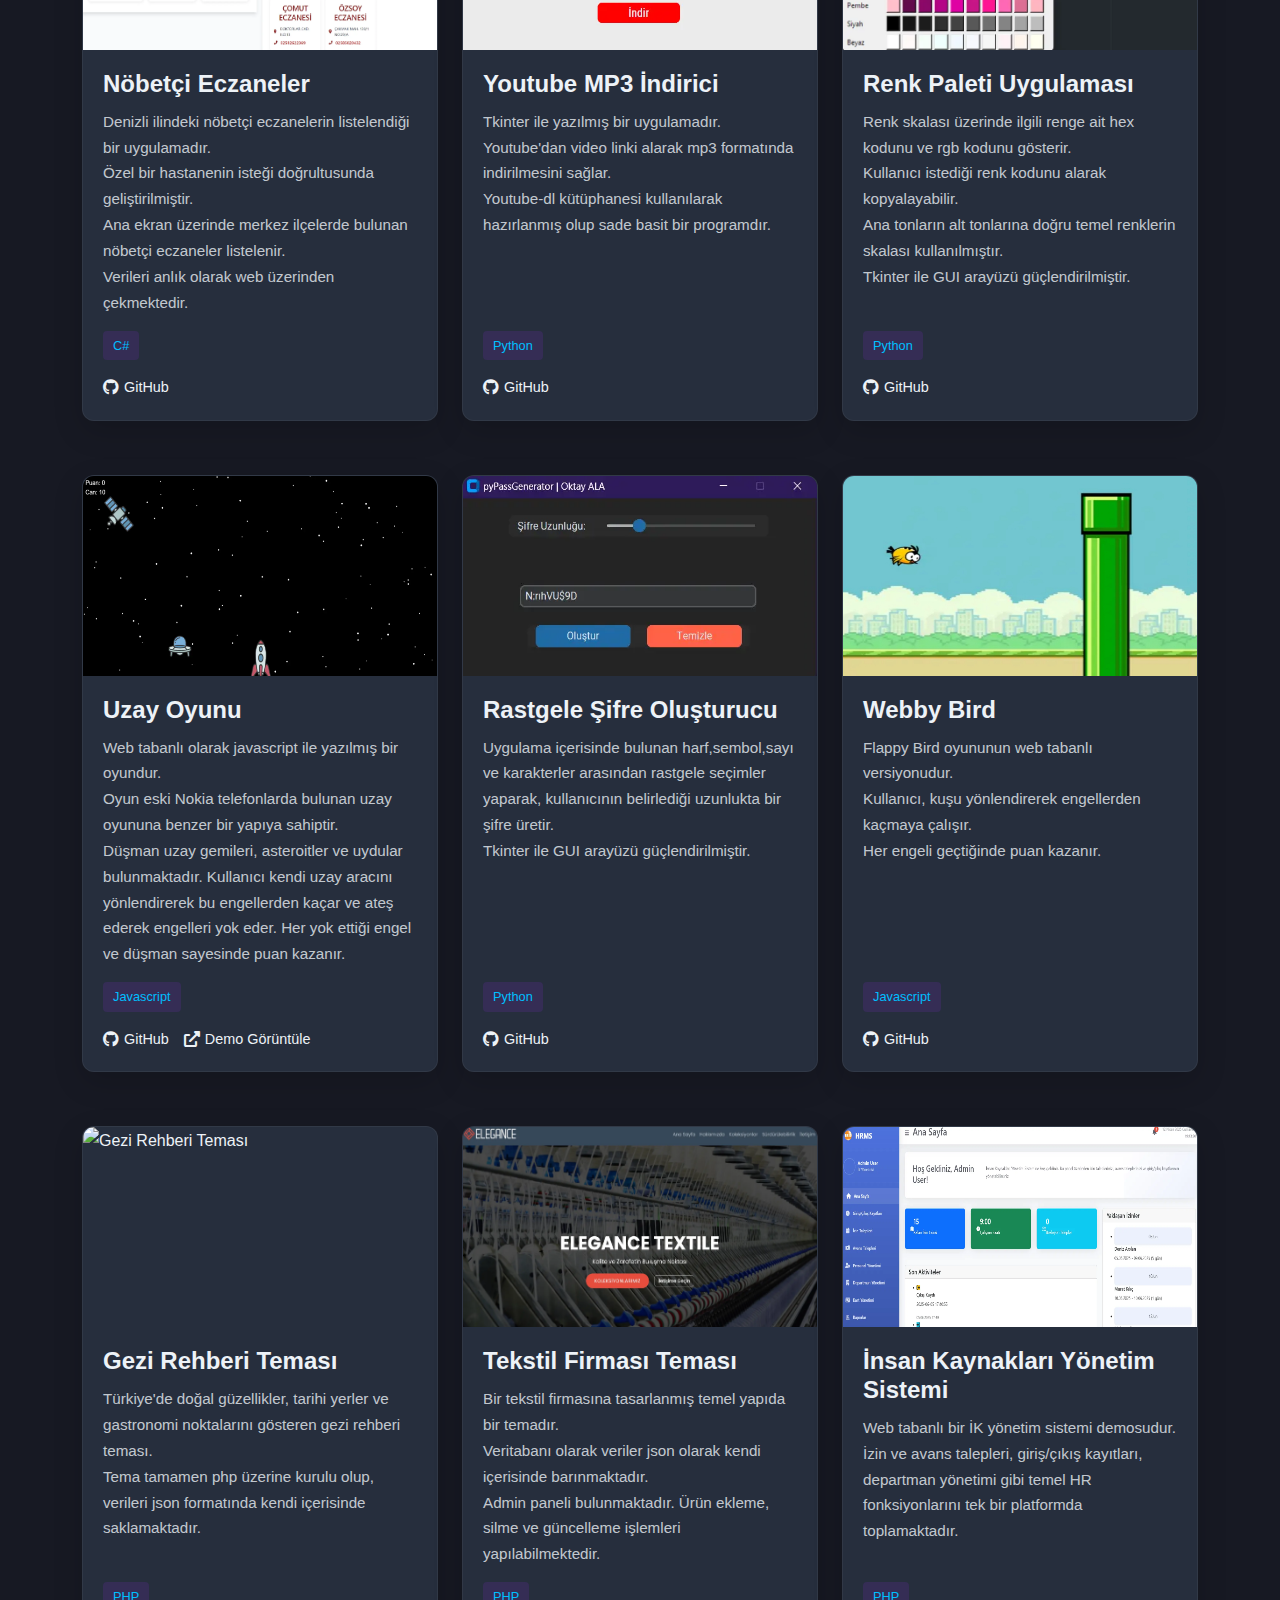
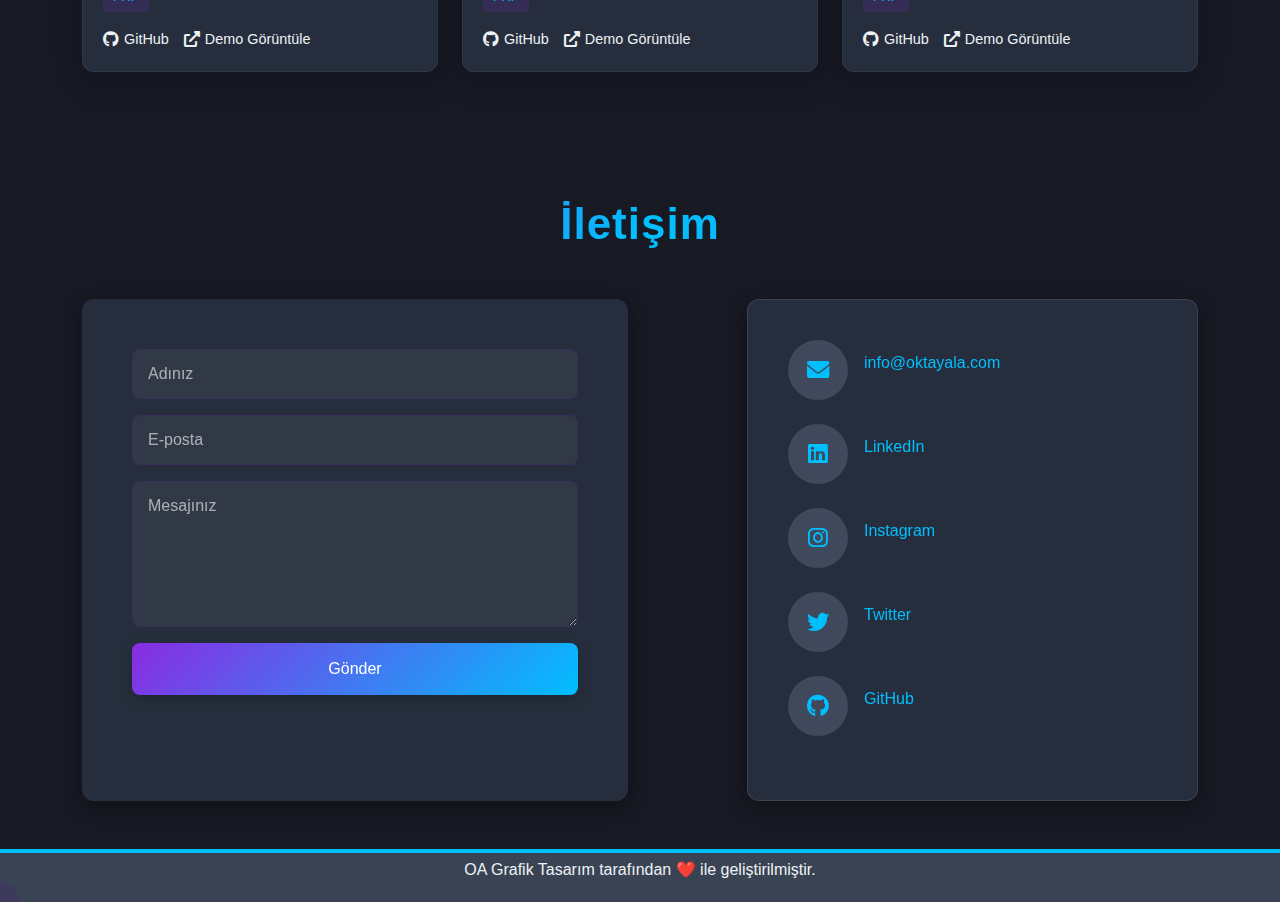
==== commit 333e1f23: "Update index.html" ====
--- a/Web design - personal portfolio/index.html
+++ b/Web design - personal portfolio/index.html
@@ -1,6 +1,7 @@
 <!DOCTYPE html>
 <html lang="tr">
 <!--09.04.2025 OA-->
+<!--OA Grafik Tasarım 2010-2025-->
 <head>
     
     <title>Oktay Ala - Kişisel Web Sitesi</title>
@@ -48,6 +49,13 @@
     Yazılım geliştirme, web tasarım ve IT süreçleri üzerine projeler ve içerikler. 
     HTML, CSS, JavaScript, PHP, Python, C#, Java ve daha fazlası.">
     <meta name="twitter:image" content="https://oktayala.com/assets/preview.jpg"> 
+
+    <!-- Schema.org -->
+    <meta itemprop="name" content="Oktay Ala | IT Specialist & Software Developer">
+    <meta itemprop="description" content="Oktay Ala'nın resmi kişisel web sitesi.
+    Yazılım geliştirme, web tasarım ve IT süreçleri üzerine projeler ve içerikler.
+    HTML, CSS, JavaScript, PHP, Python, C#, Java ve daha fazlası.">
+    <meta itemprop="url" content="https://oktayala.com">
 
     <!-- JSON-LD -->
     <script type="application/ld+json">
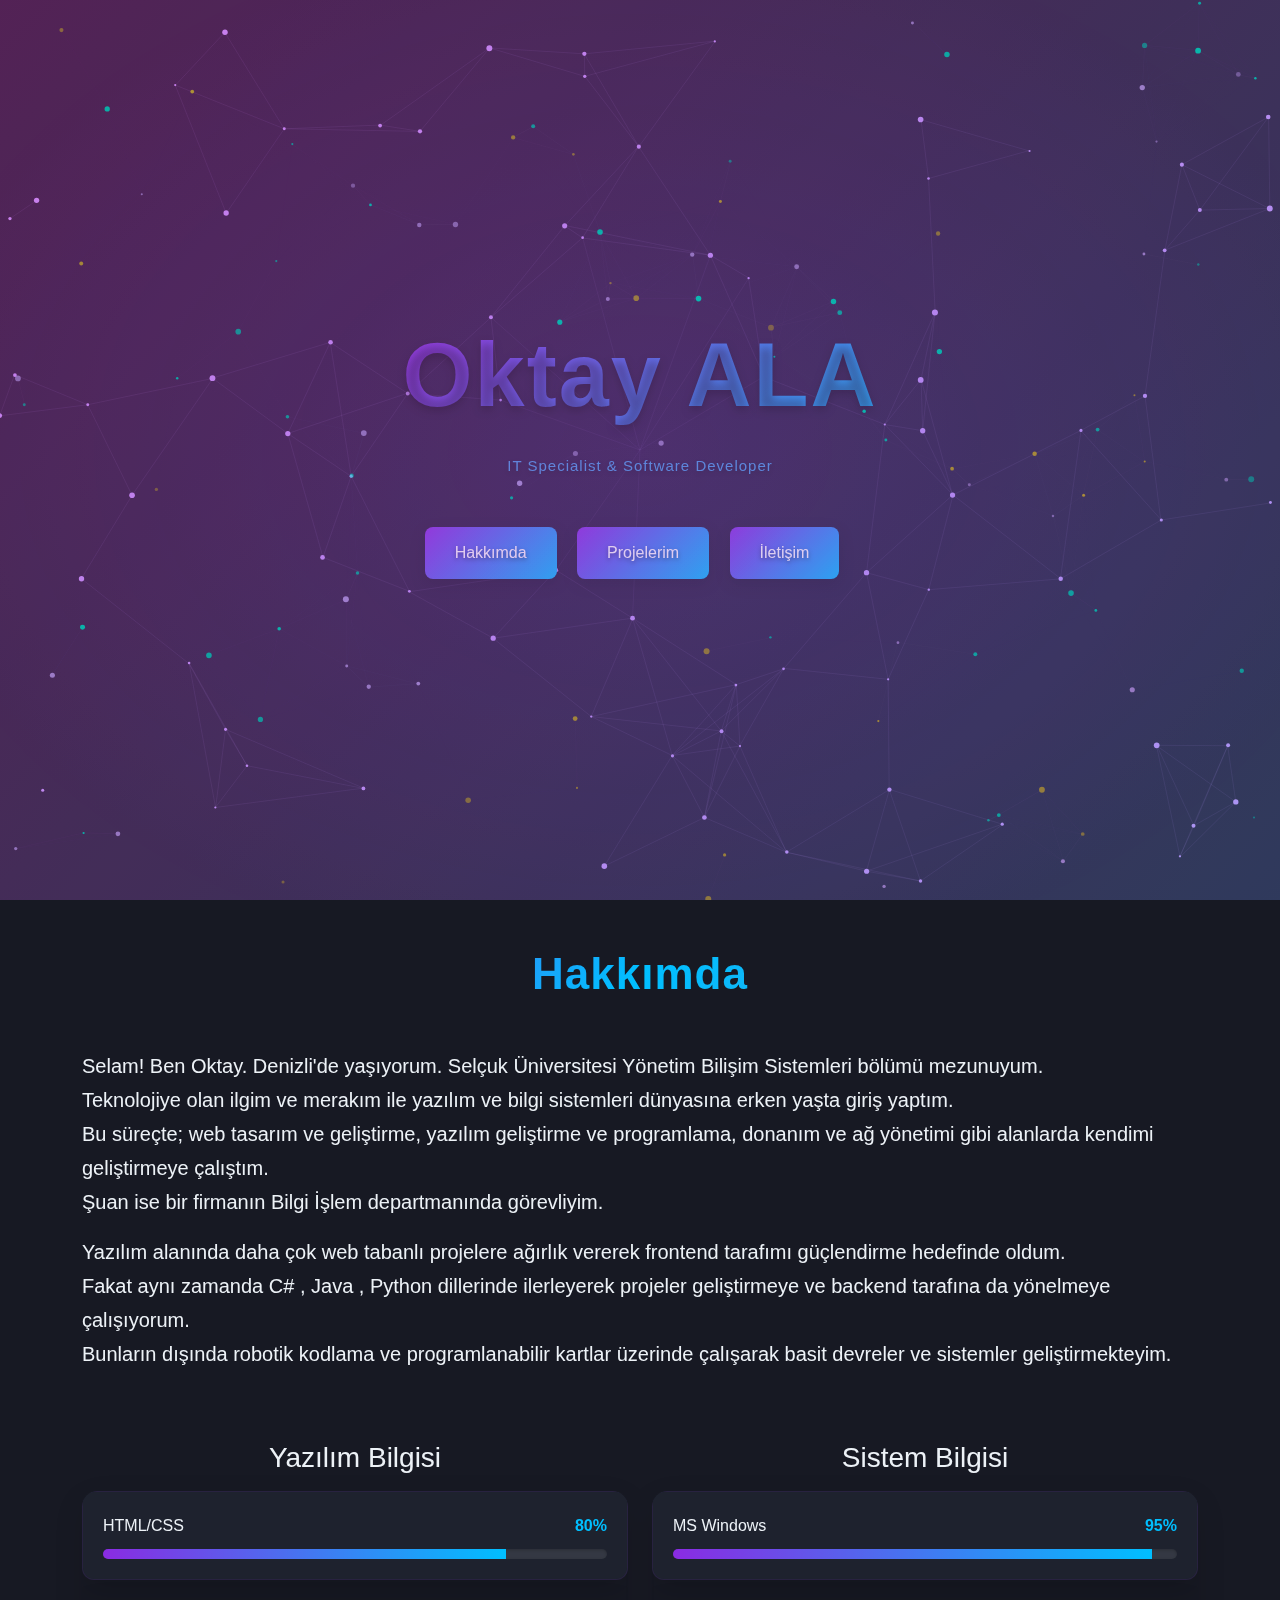
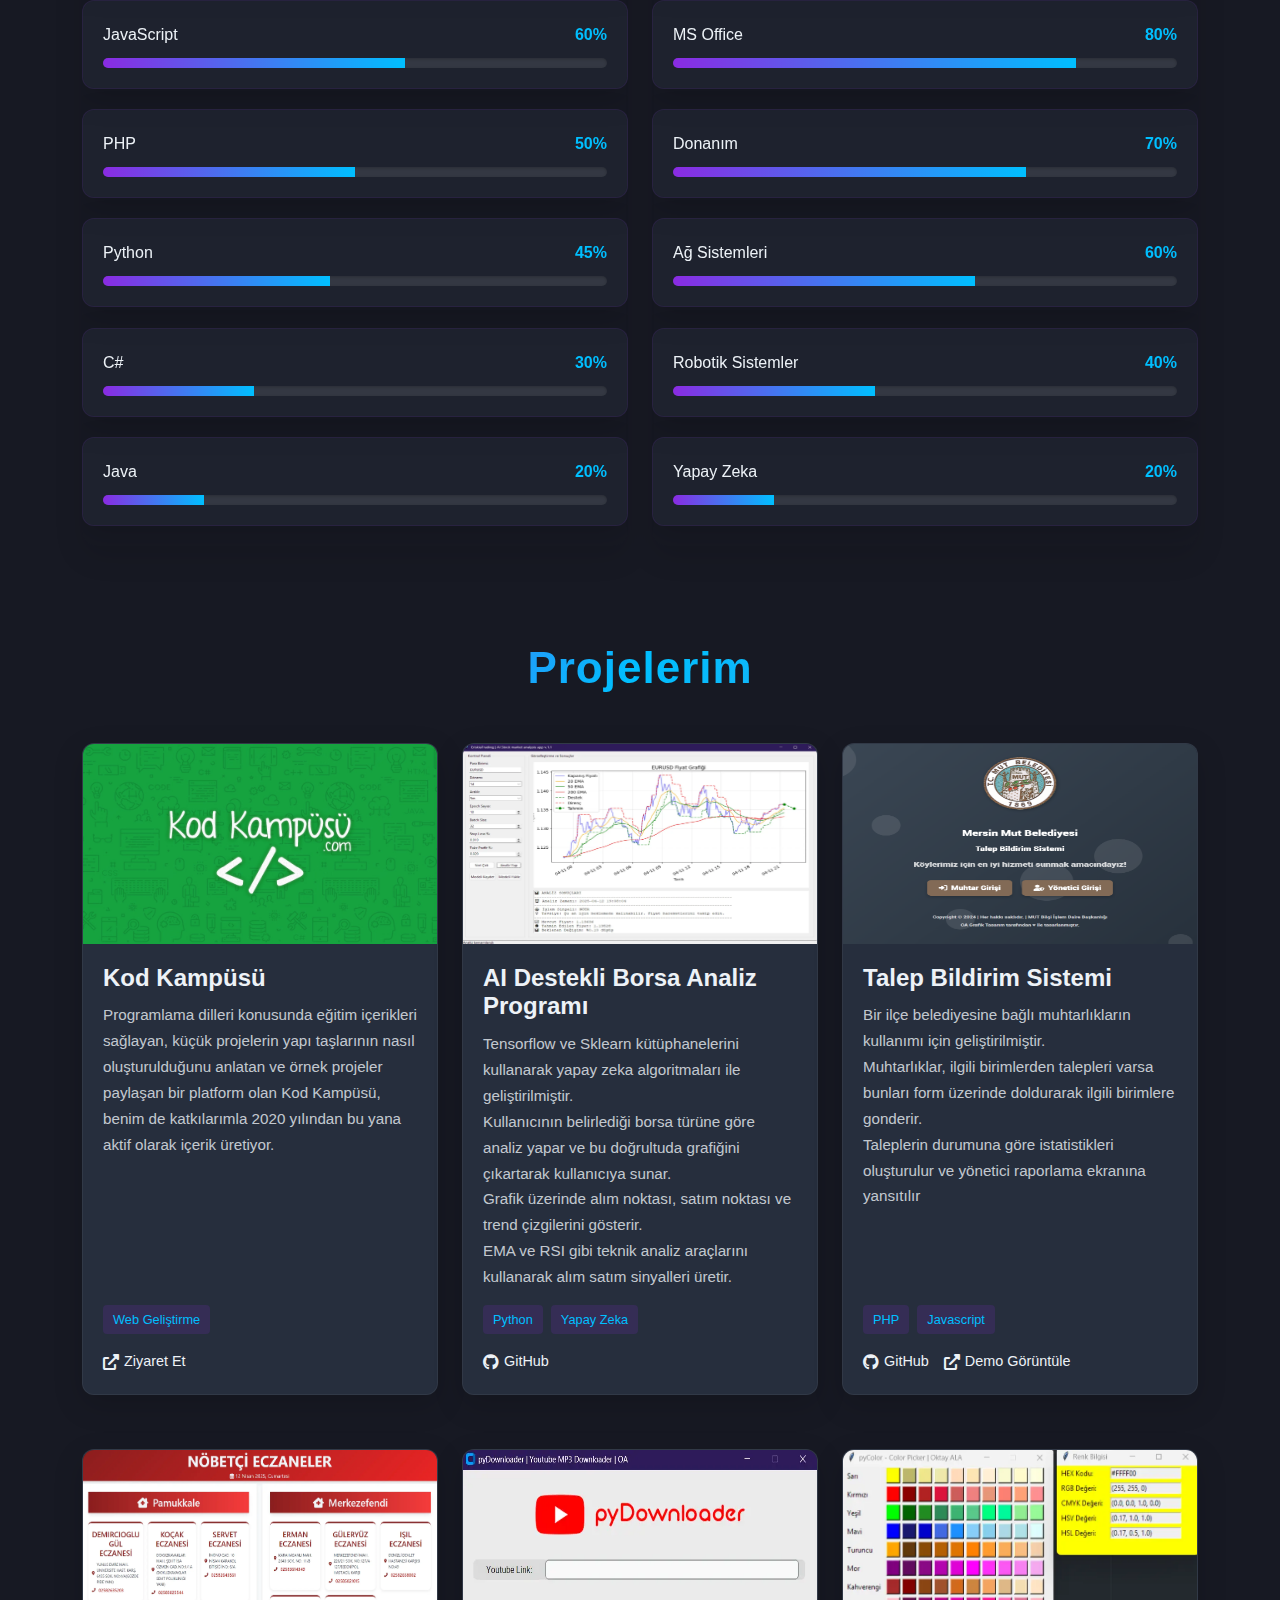
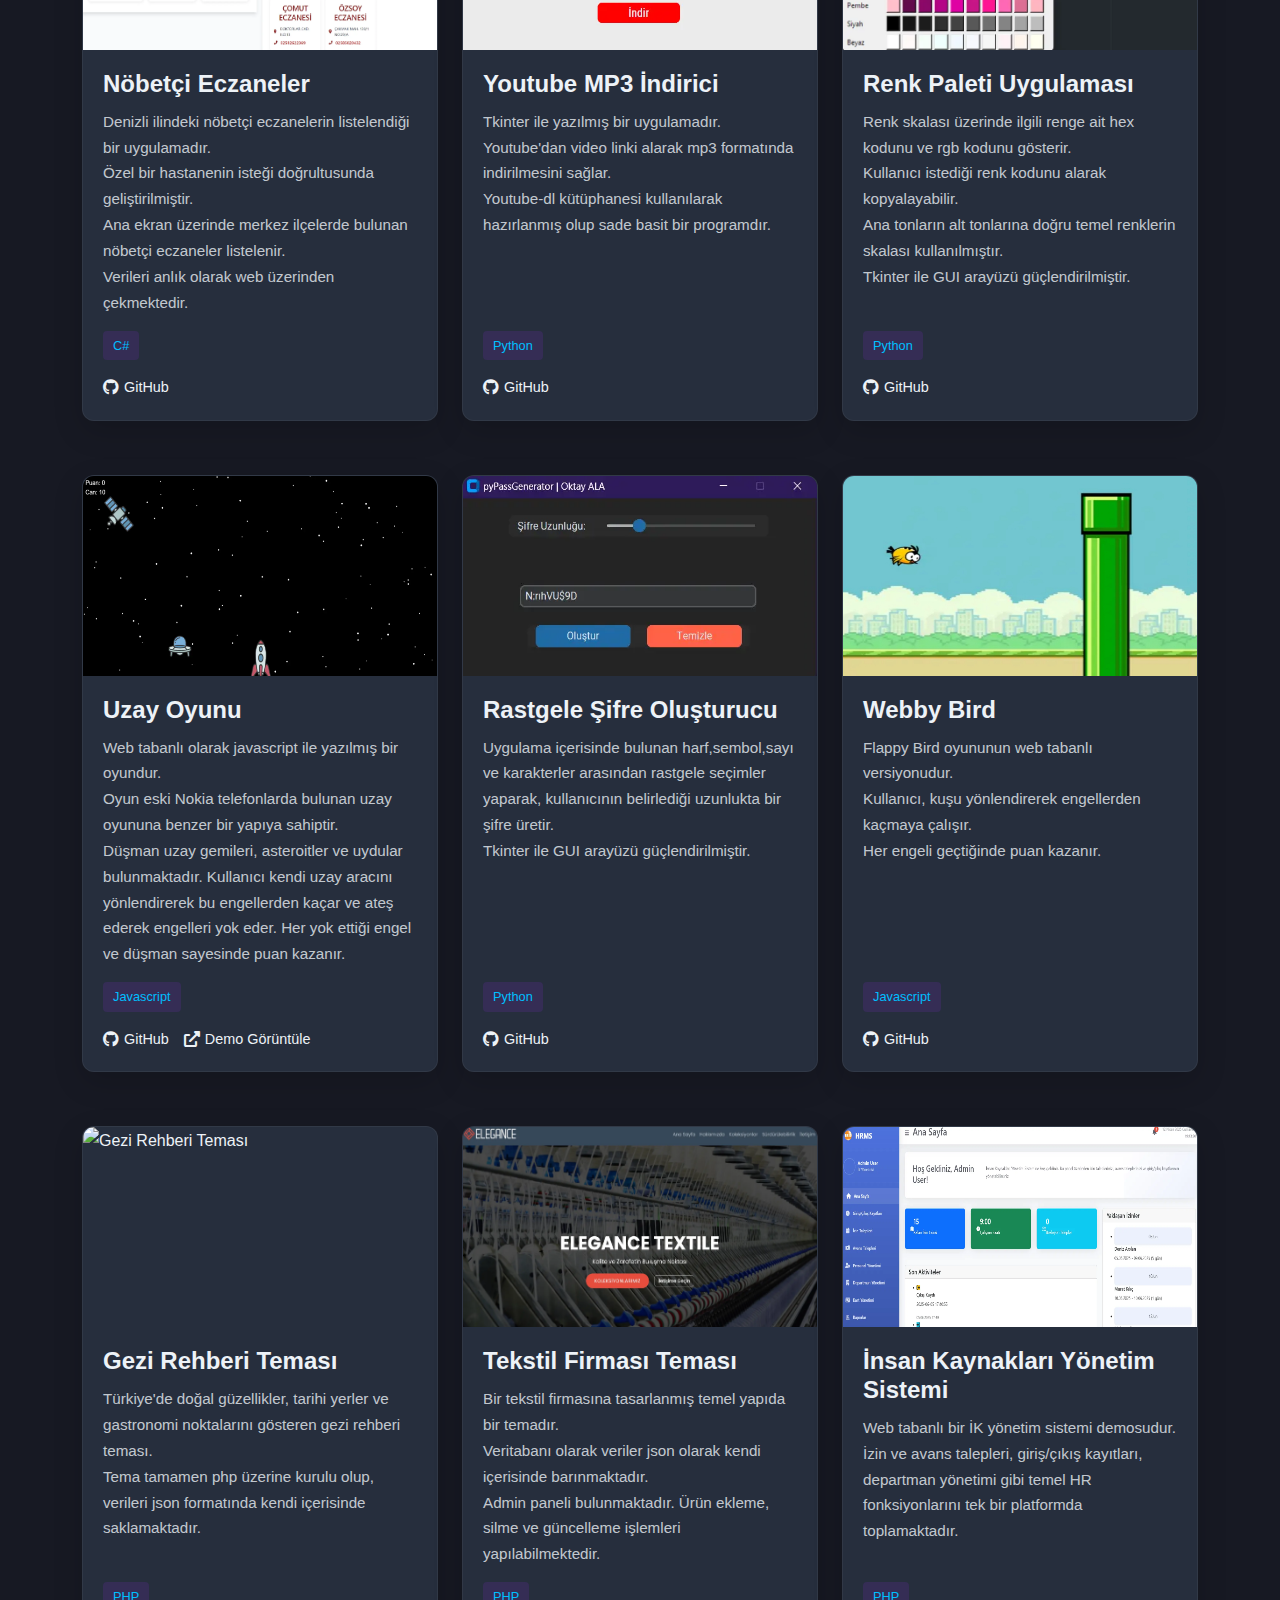
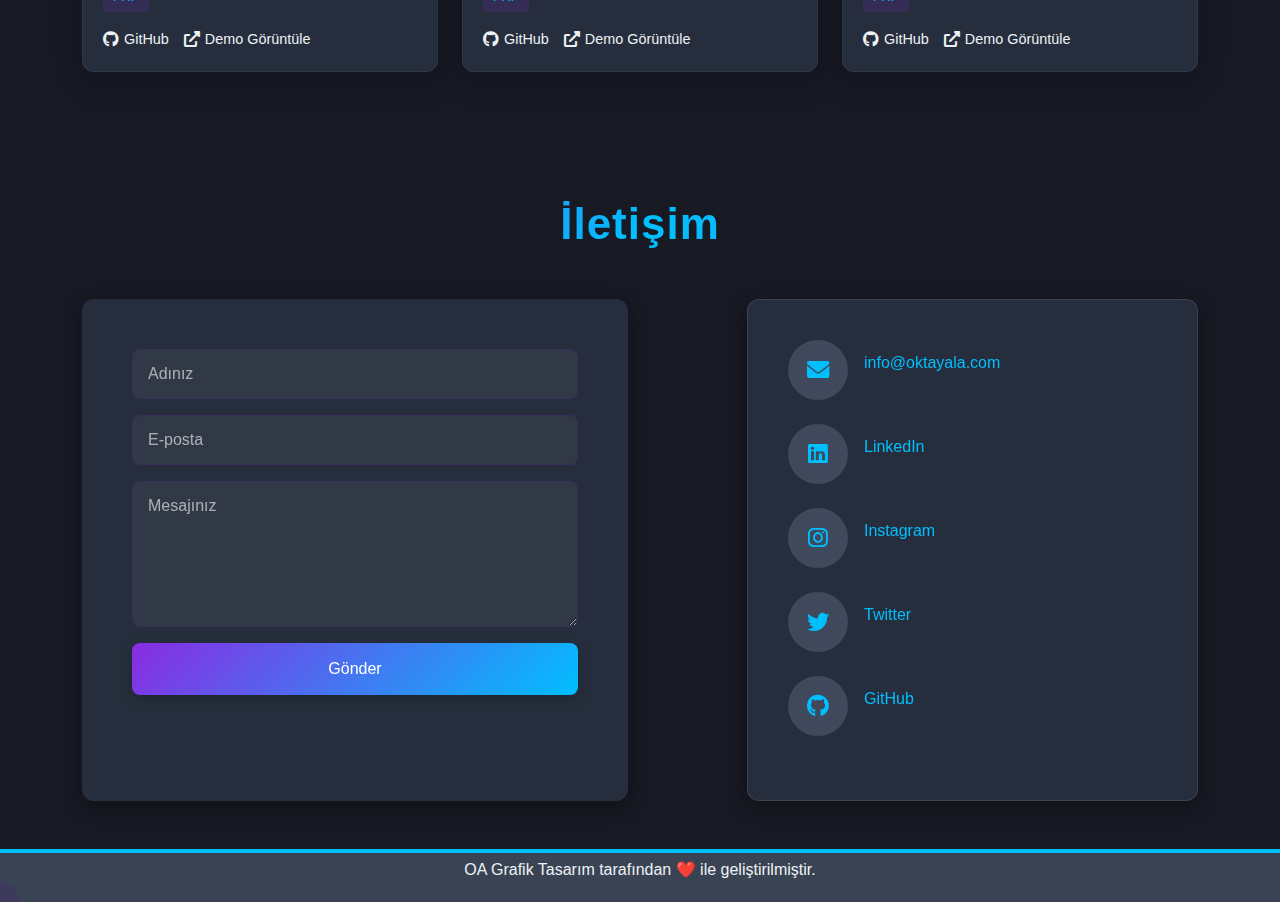
==== commit 13dfff76: "Update index.html" ====
--- a/Web design - personal portfolio/index.html
+++ b/Web design - personal portfolio/index.html
@@ -1,7 +1,7 @@
 <!DOCTYPE html>
 <html lang="tr">
 <!--09.04.2025 OA-->
-<!--OA Grafik Tasarım 2010-2025-->
+<!-- Bu site OA Grafik Tasarım tarafından geliştirilmiş olup, tüm hakları saklıdır. Copyright © 2010-2025 OA Grafik Tasarım -->
 <head>
     
     <title>Oktay Ala - Kişisel Web Sitesi</title>
